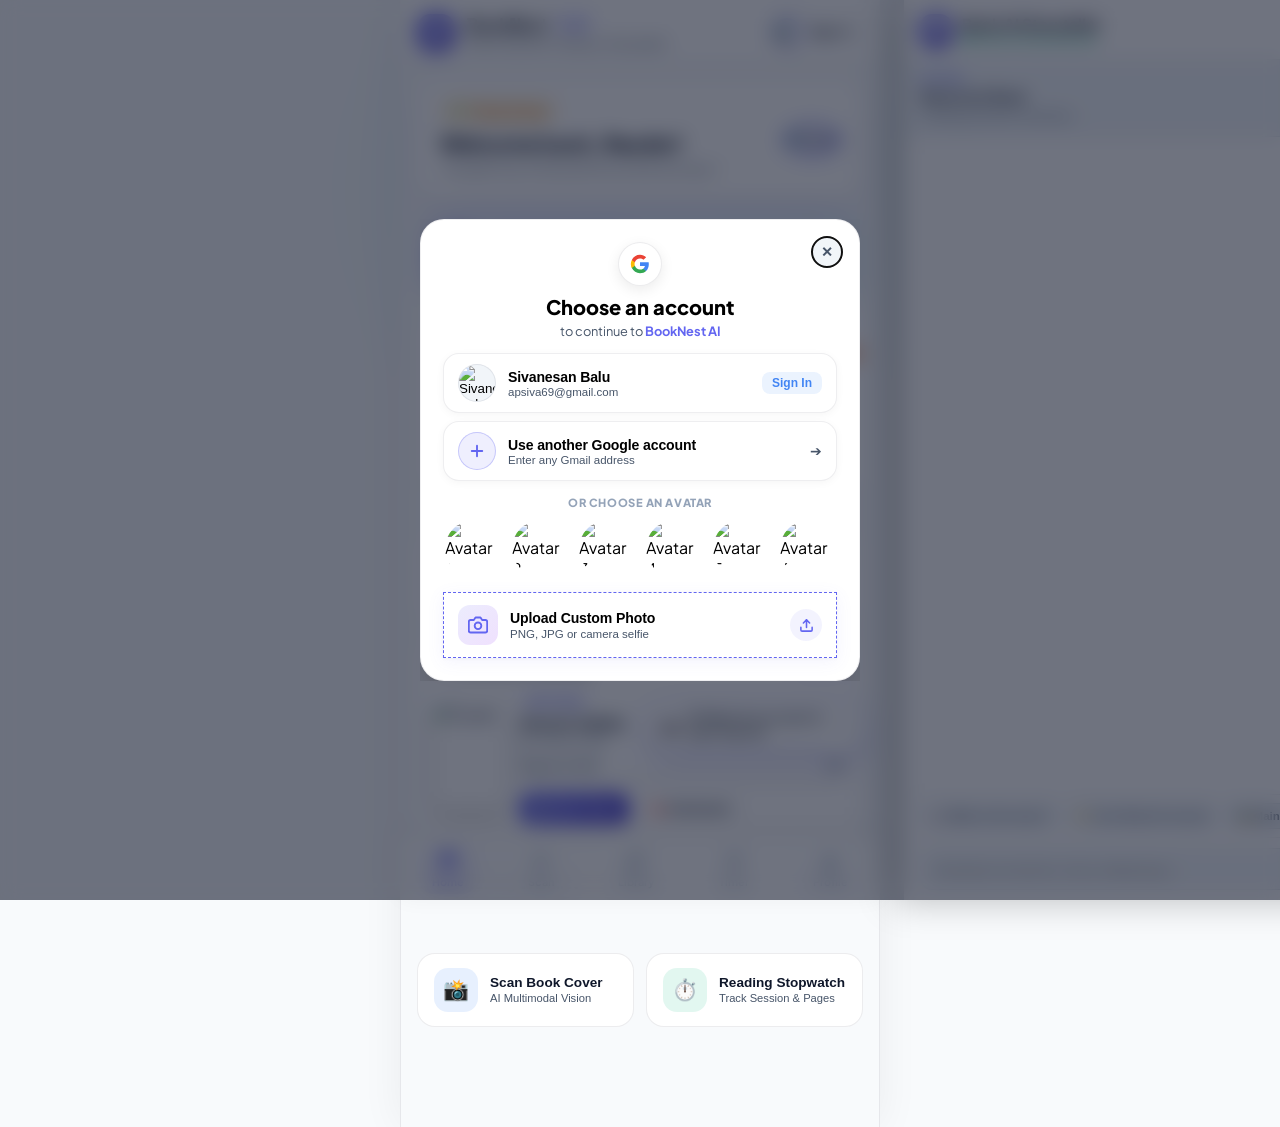
==== static/index.html @ 1d9e3f17 "feat: complete Google account chooser with switch accounts and robust auth handling" ====
<!DOCTYPE html>
<html lang="en" data-theme="light">
<head>
  <meta charset="UTF-8">
  <meta name="viewport" content="width=device-width, initial-scale=1.0, maximum-scale=1.0, user-scalable=no, viewport-fit=cover">
  <title>BookNest AI — Visual Book Scanner & Story Assistant</title>
  <meta name="theme-color" content="#ffffff">
  <meta name="apple-mobile-web-app-capable" content="yes">
  <meta name="apple-mobile-web-app-status-bar-style" content="default">
  <link rel="manifest" href="/static/manifest.json">
  <link rel="preconnect" href="https://fonts.googleapis.com">
  <link rel="preconnect" href="https://fonts.gstatic.com" crossorigin>
  <link href="https://fonts.googleapis.com/css2?family=Plus+Jakarta+Sans:wght@400;500;600;700;800&family=Space+Grotesk:wght@600;700&display=swap" rel="stylesheet">
  <link rel="stylesheet" href="/static/css/app.css">
  <!-- Lightweight Confetti for book completion celebration -->
  <script src="https://cdn.jsdelivr.net/npm/canvas-confetti@1.9.3/dist/confetti.browser.min.js"></script>
  <!-- Lottie Player for Animated AI Bot -->
  <script src="https://unpkg.com/@lottiefiles/lottie-player@latest/dist/lottie-player.js"></script>
  <!-- Google Identity Services for Google Login -->
  <script src="https://accounts.google.com/gsi/client" async defer></script>
</head>
<body>

  <!-- App Wrapper Frame -->
  <div class="app-container">

    <!-- Top App Header -->
    <header class="app-header">
      <div class="brand-wrapper">
        <div class="brand-icon 3d-float">
          <svg viewBox="0 0 24 24"><path d="M18 2H6c-1.1 0-2 .9-2 2v16c0 1.1.9 2 2 2h12c1.1 0 2-.9 2-2V4c0-1.1-.9-2-2-2zM6 4h5v8l-2.5-1.5L6 12V4z"/></svg>
        </div>
        <div>
          <div class="brand-title">BookNest <span class="ai-badge">AI 3D</span></div>
          <div class="brand-subtitle">Smart Scanner • Library • Storyteller</div>
        </div>
      </div>

      <div class="header-actions">
        <!-- Google User Profile Pill -->
        <button id="auth-header-btn" class="user-pill-btn" title="Google Account & Profile">
          <img id="header-avatar" src="https://images.unsplash.com/photo-1534528741775-53994a69daeb?auto=format&fit=crop&w=100&q=80" class="header-avatar" alt="Avatar">
          <span id="header-user-name" class="header-username">Sign In</span>
        </button>
      </div>
    </header>

    <!-- ==========================================
         TAB 0: DASHBOARD / HOME OVERVIEW (FIRST OPTION)
         ========================================== -->
    <section id="tab-dashboard" class="tab-content active">
      
      <!-- Welcome Hero Header -->
      <div class="dash-hero-card 3d-card">
        <div class="dash-hero-left">
          <div class="streak-badge">
            <span class="streak-fire">🌱</span>
            <span id="dash-streak-text">0 Day Streak</span>
          </div>
          <h1 class="dash-greeting" id="dash-greeting-text">Welcome back, Reader!</h1>
          <p class="dash-motto" id="dash-daily-quote">"A reader lives a thousand lives before he dies."</p>
        </div>
        <div class="dash-hero-avatar-wrap">
          <img id="dash-hero-avatar" src="https://images.unsplash.com/photo-1534528741775-53994a69daeb?auto=format&fit=crop&w=120&q=80" class="dash-hero-avatar" alt="User">
        </div>
      </div>

      <!-- Daily Reading Motivational Reminder Card -->
      <div class="daily-reminder-card 3d-card">
        <div class="reminder-icon-box">📖</div>
        <div class="reminder-content">
          <div class="reminder-tag">DAILY READING HABIT</div>
          <div class="reminder-message" id="daily-reminder-msg">
            Spend 15 minutes today with your books! Pick up right where you left off.
          </div>
        </div>
        <button id="quick-start-reminder-btn" class="reminder-action-btn" title="Start Reading Session">
          Start ⏱️
        </button>
      </div>

      <!-- Quick Highlights Carousel (4 Animated Swipe Cards with Pagination Dots) -->
      <div class="metrics-carousel-wrap">
        <div id="dash-metrics-carousel" class="metrics-carousel-row">
          
          <!-- Card 1: Books in Library -->
          <div class="metric-carousel-card 3d-card" id="mcard-library" onclick="switchToTab('tab-library')">
            <div class="mcard-top">
              <div class="mcard-icon-wrap icon-purple">
                <span class="mcard-icon anim-bounce">📚</span>
              </div>
              <span class="mcard-badge badge-purple">Collection</span>
            </div>
            <div class="mcard-body">
              <div class="mcard-val" id="dash-total-books">0</div>
              <div class="mcard-title">Total Books Saved</div>
              <div class="mcard-sub">Tap to browse full catalog ➔</div>
            </div>
          </div>

          <!-- Card 2: Currently Reading & Streak -->
          <div class="metric-carousel-card 3d-card" id="mcard-reading" onclick="switchToTab('tab-timer')">
            <div class="mcard-top">
              <div class="mcard-icon-wrap icon-orange">
                <span class="mcard-icon anim-flame">🔥</span>
              </div>
              <span class="mcard-badge badge-orange" id="mcard-streak-badge">Active Streak</span>
            </div>
            <div class="mcard-body">
              <div class="mcard-val" id="dash-reading-books">0</div>
              <div class="mcard-title">Books Reading Now</div>
              <div class="mcard-sub" id="mcard-streak-sub">Keep daily reading alive ⚡</div>
            </div>
          </div>

          <!-- Card 3: Completed & Goal Progress -->
          <div class="metric-carousel-card 3d-card" id="mcard-completed" onclick="switchToTab('tab-profile')">
            <div class="mcard-top">
              <div class="mcard-icon-wrap icon-green">
                <span class="mcard-icon anim-trophy">🎉</span>
              </div>
              <span class="mcard-badge badge-green" id="dash-goal-pct">0%</span>
            </div>
            <div class="mcard-body">
              <div class="mcard-val" id="dash-completed-books">0</div>
              <div class="mcard-title">Books Completed</div>
              <div class="mcard-mini-bar">
                <div class="mcard-mini-fill" id="mcard-goal-mini-fill" style="width: 0%;"></div>
              </div>
              <div class="mcard-sub" id="dash-goal-sub">0 of 25 Books Completed</div>
            </div>
          </div>

          <!-- Card 4: Total Time Read -->
          <div class="metric-carousel-card 3d-card" id="mcard-time" onclick="switchToTab('tab-timer')">
            <div class="mcard-top">
              <div class="mcard-icon-wrap icon-blue">
                <span class="mcard-icon anim-clock">⏱️</span>
              </div>
              <span class="mcard-badge badge-blue">Focus Mind</span>
            </div>
            <div class="mcard-body">
              <div class="mcard-val" id="dash-reading-mins">0m</div>
              <div class="mcard-title">Total Reading Time</div>
              <div class="mcard-sub">Start Reading Stopwatch ➔</div>
            </div>
          </div>

        </div>

        <!-- Carousel Pagination Dots (4 Dots) -->
        <div id="metrics-dots-container" class="metrics-carousel-dots">
          <span class="carousel-dot active" data-metric-idx="0" title="Total Books"></span>
          <span class="carousel-dot" data-metric-idx="1" title="Reading Now"></span>
          <span class="carousel-dot" data-metric-idx="2" title="Completed"></span>
          <span class="carousel-dot" data-metric-idx="3" title="Time Read"></span>
        </div>
      </div>

      <!-- 2026 Goal Card -->
      <div class="dash-goal-card 3d-card">
        <div class="d-goal-top">
          <div style="font-weight: 800; font-size: 0.95rem;">2026 Reading Goal</div>
          <div id="dash-goal-pct" class="d-goal-badge">0%</div>
        </div>
        <div class="d-goal-track">
          <div id="dash-goal-fill" class="d-goal-fill" style="width: 0%;"></div>
        </div>
        <div class="d-goal-sub" id="dash-goal-sub">0 of 25 Books Completed</div>
      </div>

      <!-- Currently Reading Highlight Card -->
      <div class="currently-reading-box 3d-card" id="current-reading-shelf">
        <div class="shelf-header">
          <div class="shelf-title">📖 Continue Reading</div>
          <button id="see-all-reading-btn" class="text-link-btn">View All</button>
        </div>

        <div id="active-reading-card" class="active-reading-inner">
          <div class="ar-cover-wrap">
            <img id="ar-cover" src="https://images.unsplash.com/photo-1544947950-fa07a98d237f?auto=format&fit=crop&w=200&q=80" class="ar-cover" alt="Cover">
          </div>
          <div class="ar-details">
            <span class="ar-genre-tag" id="ar-genre">Self-Help</span>
            <h3 class="ar-title" id="ar-title">Atomic Habits</h3>
            <div class="ar-author" id="ar-author">by James Clear</div>
            
            <div class="ar-progress-wrap">
              <div class="ar-progress-labels">
                <span id="ar-page-text">Page 0 of 320</span>
                <span id="ar-progress-pct">0%</span>
              </div>
              <div class="ar-track">
                <div id="ar-fill" class="ar-fill" style="width: 0%;"></div>
              </div>
            </div>

            <div class="ar-actions">
              <button id="ar-open-timer-btn" class="ar-btn-primary">
                ⏱️ Start Timer
              </button>
              <button id="ar-update-page-btn" class="ar-btn-secondary">
                🔖 Bookmark
              </button>
            </div>
          </div>
        </div>

        <div id="no-reading-placeholder" class="no-reading-state" style="display: none;">
          <div style="font-size: 2rem; margin-bottom: 8px;">📚</div>
          <div style="font-weight: 700; margin-bottom: 4px;">No book in progress yet</div>
          <div style="font-size: 0.8rem; color: var(--text-muted); margin-bottom: 12px;">Scan a book or explore the library to start reading!</div>
          <button id="dash-explore-btn" class="btn-primary 3d-btn-primary" style="padding: 10px 18px; font-size: 0.85rem;">
            Explore 1,005 Books
          </button>
        </div>
      </div>

      <!-- Reading Wishlist Shelf ("Whistle Book List") -->
      <div class="wishlist-shelf-box 3d-card" id="wishlist-shelf">
        <div class="shelf-header">
          <div class="shelf-title" style="display: flex; align-items: center; gap: 8px;">
            <span>⭐ Reading Wishlist</span>
            <span id="dash-wishlist-count-badge" class="wishlist-badge">0</span>
          </div>
          <button id="view-all-wishlist-btn" class="text-link-btn">View All</button>
        </div>

        <div id="dash-wishlist-container" class="wishlist-scroll-row">
          <!-- Populated dynamically with Wishlist books -->
        </div>

        <!-- Carousel Pagination Dots ("Point Dot Mathiri") -->
        <div id="wishlist-dots-container" class="wishlist-carousel-dots" style="display: none;"></div>

        <div id="no-wishlist-placeholder" class="no-reading-state" style="display: none; padding: 18px 10px;">
          <div style="font-size: 1.6rem; margin-bottom: 4px;">⭐</div>
          <div style="font-weight: 700; font-size: 0.88rem;">Your Wishlist is Empty</div>
          <div style="font-size: 0.78rem; color: var(--text-muted); margin-bottom: 10px;">Save books to read next or explore recommendations!</div>
          <button id="dash-browse-wishlist-btn" class="btn-secondary 3d-btn-secondary" style="font-size: 0.78rem; padding: 6px 14px;">
            Browse 1,005 Catalog 📚
          </button>
        </div>
      </div>

      <!-- Quick Action Shortcuts -->
      <div class="dash-quick-actions">
        <button id="dash-quick-scan-btn" class="quick-action-card 3d-card">
          <div class="qa-icon-wrap bg-blue">📸</div>
          <div class="qa-text">
            <div class="qa-title">Scan Book Cover</div>
            <div class="qa-sub">AI Multimodal Vision</div>
          </div>
        </button>

        <button id="dash-quick-timer-btn" class="quick-action-card 3d-card">
          <div class="qa-icon-wrap bg-emerald">⏱️</div>
          <div class="qa-text">
            <div class="qa-title">Reading Stopwatch</div>
            <div class="qa-sub">Track Session & Pages</div>
          </div>
        </button>
      </div>

    </section>

    <!-- ==========================================
         TAB 1: LIVE SCANNER VIEW (GOOGLE LENS STYLE)
         ========================================== -->
    <main id="tab-scan" class="tab-content">

      <!-- Fullscreen Camera Viewfinder with Google Lens HUD & Floating Controls -->
      <div class="scanner-viewport fullscreen-viewport">
        <video id="camera-video" autoplay playsinline muted></video>

        <!-- Top Floating Overlay Controls: Flash & AI Scanner Badge -->
        <div class="cam-overlay-top">
          <button class="cam-glass-btn" id="flash-toggle-btn" title="Toggle Flash / Torch">
            <svg width="18" height="18" viewBox="0 0 24 24" fill="currentColor"><path d="M7 2v11h3v9l7-12h-4l4-8z"/></svg>
            <span id="flash-btn-label">Flash</span>
          </button>

          <div class="cam-status-pill lens-pill">
            <span class="lens-glow-dot"></span>
            <span>AI Scanner</span>
          </div>
        </div>

        <!-- Animated Scanning Frame -->
        <div class="lens-frame">
          <div class="lens-corner lens-tl"></div>
          <div class="lens-corner lens-tr"></div>
          <div class="lens-corner lens-bl"></div>
          <div class="lens-corner lens-br"></div>
          <div class="lens-scan-line"></div>
        </div>
        <div class="lens-pill-caption">
          <svg width="14" height="14" viewBox="0 0 24 24" fill="currentColor"><path d="M12 2C6.48 2 2 6.48 2 12s4.48 10 10 10 10-4.48 10-10S17.52 2 12 2zm1 15h-2v-2h2v2zm0-4h-2V7h2v6z"/></svg>
          <span>Align book cover inside frame</span>
        </div>

        <!-- Bottom Floating Controls: Gallery, Shutter, Single Flip -->
        <div class="cam-overlay-bottom">
          <button class="cam-control-icon-btn lens-control-btn" id="upload-btn" title="Choose from Photo Gallery">
            <div class="cam-icon-circle">
              <svg width="20" height="20" viewBox="0 0 24 24" fill="currentColor"><path d="M21 19V5c0-1.1-.9-2-2-2H5c-1.1 0-2 .9-2 2v14c0 1.1.9 2 2 2h14c1.1 0 2-.9 2-2zM8.5 13.5l2.5 3.01L14.5 12l4.5 6H5l3.5-4.5z"/></svg>
            </div>
            <span>Upload Photo</span>
          </button>
          <input type="file" id="photo-input" accept="image/*" style="display: none;">

          <button class="shutter-btn lens-shutter 3d-shutter" id="shutter-btn" title="Capture & Scan Cover">
            <div class="shutter-inner lens-inner">
              <svg viewBox="0 0 24 24" fill="currentColor">
                <path d="M12 15a3 3 0 100-6 3 3 0 000 6z"/>
                <path fill-rule="evenodd" d="M9 3L7.17 5H4c-1.1 0-2 .9-2 2v12c0 1.1.9 2 2 2h16c1.1 0 2-.9 2-2V7c0-1.1-.9-2-2-2h-3.17L15 3H9zm3 15c-3.31 0-6-2.69-6-6s2.69-6 6-6 6 2.69 6 6-2.69 6-6 6z"/>
              </svg>
            </div>
          </button>

          <button class="cam-control-icon-btn lens-control-btn" id="switch-cam-btn" title="Flip Camera">
            <div class="cam-icon-circle">
              <svg width="20" height="20" viewBox="0 0 24 24" fill="currentColor"><path d="M20 4h-3.17L15 2H9L7.17 4H4c-1.1 0-2 .9-2 2v12c0 1.1.9 2 2 2h16c1.1 0 2-.9 2-2V6c0-1.1-.9-2-2-2zm-5 11.5V13H9v2.5L5.5 12 9 8.5V11h6V8.5l3.5 3.5-3.5 3.5z"/></svg>
            </div>
            <span>Flip</span>
          </button>
        </div>

        <!-- 3D Scanning Hologram Loading Overlay -->
        <div id="scanning-overlay" class="scanning-overlay" style="display: none;">
          <div class="hologram-book">
            <div class="holo-spine"></div>
            <div class="holo-page holo-front">📚</div>
            <div class="holo-page holo-back"></div>
          </div>
          <div class="scan-progress-box">
            <div class="scan-step-title" id="scan-step-text">⚡ Groq Vision AI Analyzing...</div>
            <div class="scan-step-sub" id="scan-step-sub">Detecting Title, Author & Cover Art</div>
            <div class="scan-progress-bar">
              <div class="scan-progress-fill" id="scan-progress-fill"></div>
            </div>
          </div>
        </div>
      </div>

      <!-- Scan Result Card (3D Glassmorphic Card) -->
      <div id="scan-result-card" class="card 3d-card" style="display: none;">
        
        <!-- Already in Library Alert Notification Banner -->
        <div id="already-in-lib-banner" class="already-in-lib-box" style="display: none;">
          <div class="already-lib-icon">📚</div>
          <div class="already-lib-details">
            <div class="already-lib-title">Already In Your Library!</div>
            <div class="already-lib-desc" id="already-lib-desc">This book is already saved in your personal collection.</div>
          </div>
          <button type="button" id="jump-to-lib-btn" class="jump-lib-btn" title="Open Book in Library">Open in Library</button>
        </div>

        <div id="result-badge" class="result-badge badge-owned">
          ✓ In Database
        </div>

        <div class="book-match-container">
          <!-- 3D Book Cover Tilt Wrapper -->
          <div class="book-3d-wrapper">
            <img id="result-cover" src="" class="book-cover-img 3d-book-cover" alt="Book Cover">
            <div class="book-spine-effect"></div>
          </div>

          <div class="book-info">
            <h3 id="result-title" class="book-title">Book Title</h3>
            <div id="result-author" class="book-author">Author Name</div>
            
            <!-- Category Selector on Scan Result -->
            <div class="category-select-wrap">
              <label class="field-micro-label">Category:</label>
              <select id="result-category-select" class="category-select">
                <option value="Comics 💥">Comics 💥</option>
                <option value="Manga 🎌">Manga 🎌</option>
                <option value="Fiction 📚">Fiction 📚</option>
                <option value="Sci-Fi & Fantasy 🚀">Sci-Fi & Fantasy 🚀</option>
                <option value="Self-Help 💡">Self-Help 💡</option>
                <option value="Technology & Code 💻">Technology & Code 💻</option>
                <option value="Mystery & Thriller 🕵️">Mystery & Thriller 🕵️</option>
                <option value="History & Bio 📜">History & Bio 📜</option>
                <option value="Business & Finance 💼">Business & Finance 💼</option>
              </select>
            </div>

            <!-- Reading Status Selector -->
            <div class="status-select-wrap">
              <label class="field-micro-label">Reading Status:</label>
              <div class="status-chip-group">
                <button type="button" class="status-chip active" data-status="Reading">📖 Reading</button>
                <button type="button" class="status-chip" data-status="Completed">🎉 Completed</button>
                <button type="button" class="status-chip" data-status="Wishlist">⭐ Wishlist</button>
              </div>
            </div>

            <div class="confidence-bar-wrap">
              <div class="confidence-label">
                <span>AI Confidence</span>
                <span id="result-conf-text">95% Match</span>
              </div>
              <div class="confidence-track">
                <div id="result-conf-fill" class="confidence-fill" style="width: 95%;"></div>
              </div>
            </div>
          </div>
        </div>

        <div class="btn-group">
          <button id="save-book-btn" class="btn-primary 3d-btn-primary">
            + Save to My Library
          </button>
          <button id="open-ai-chat-btn" class="btn-secondary 3d-btn-secondary">
            💬 AI Story & Chat
          </button>
        </div>
        <button type="button" id="scan-another-btn" class="btn-secondary 3d-btn-secondary" style="width: 100%; margin-top: 10px;">
          📸 Scan Another Book
        </button>
      </div>

    </main>

    <!-- ==========================================
         TAB 2: MY LIBRARY (DATABASE & CATEGORIES)
         ========================================== -->
    <section id="tab-library" class="tab-content">

      <!-- Real-time Reading Stats Dashboard Card -->
      <div class="library-dashboard-card 3d-card">
        <div class="dash-header">
          <div>
            <h2 class="section-heading">My Library</h2>
            <div class="dash-subtitle">Track, organize & read your books</div>
          </div>
          <div class="stats-badge" id="library-count-badge">0 Books</div>
        </div>

        <!-- 4-Stat Metric Row -->
        <div class="metrics-grid">
          <div class="metric-box">
            <div class="metric-icon">📚</div>
            <div class="metric-val" id="metric-total">0</div>
            <div class="metric-lbl">Total Books</div>
          </div>
          <div class="metric-box highlight-green">
            <div class="metric-icon">🏆</div>
            <div class="metric-val" id="metric-completed">0</div>
            <div class="metric-lbl">Completed</div>
          </div>
          <div class="metric-box highlight-blue">
            <div class="metric-icon">📖</div>
            <div class="metric-val" id="metric-reading">0</div>
            <div class="metric-lbl">Reading Now</div>
          </div>
          <div class="metric-box highlight-amber">
            <div class="metric-icon">🎯</div>
            <div class="metric-val" id="metric-goal-pct">0%</div>
            <div class="metric-lbl">Goal Done</div>
          </div>
        </div>

        <!-- Reading Goal Progress Bar -->
        <div class="goal-track-wrap">
          <div class="goal-label-row">
            <span>2026 Reading Goal</span>
            <span id="goal-progress-text">0 / 25 Finished</span>
          </div>
          <div class="goal-progress-track">
            <div id="goal-progress-fill" class="goal-progress-fill" style="width: 0%;"></div>
          </div>
        </div>
      </div>

      <!-- Search Bar -->
      <div class="search-bar-wrap">
        <svg class="search-icon" width="18" height="18" viewBox="0 0 24 24" fill="currentColor"><path d="M15.5 14h-.79l-.28-.27A6.471 6.471 0 0 0 16 9.5 6.5 6.5 0 1 0 9.5 16c1.61 0 3.09-.59 4.23-1.57l.27.28v.79l5 4.99L20.49 19l-4.99-5zm-6 0C7.01 14 5 11.99 5 9.5S7.01 5 9.5 5 14 7.01 14 9.5 11.99 14 9.5 14z"/></svg>
        <input type="text" id="library-search" class="search-input" placeholder="Search title, author or topic...">
      </div>

      <!-- Categories Filter Chips with + Custom Add Topic Button -->
      <div class="category-chips-scroll" id="category-chips-bar">
        <button class="cat-chip active" data-category="ALL">🌟 All Topics</button>
        <button class="cat-chip" data-category="Comics 💥">Comics 💥</button>
        <button class="cat-chip" data-category="Manga 🎌">Manga 🎌</button>
        <button class="cat-chip" data-category="Fiction 📚">Fiction 📚</button>
        <button class="cat-chip" data-category="Sci-Fi & Fantasy 🚀">Sci-Fi 🚀</button>
        <button class="cat-chip" data-category="Self-Help 💡">Self-Help 💡</button>
        <button class="cat-chip" data-category="Technology & Code 💻">Tech 💻</button>
        <button class="cat-chip" data-category="Mystery & Thriller 🕵️">Mystery 🕵️</button>
        <button class="cat-chip" data-category="History & Bio 📜">History 📜</button>
        <button class="cat-chip" data-category="Business & Finance 💼">Business 💼</button>
        <!-- Custom + Add Topic button -->
        <button class="cat-chip add-topic-chip" id="open-add-topic-btn" title="Add Custom Topic">+ Add Topic</button>
      </div>

      <!-- Inline Add Category Input with Save Tick Button (✓) -->
      <div id="add-topic-container" class="add-topic-box" style="display: none;">
        <input type="text" id="new-topic-input" class="new-topic-input" placeholder="Enter topic name (e.g. Startups 🚀, Anime ⚔️)..." maxlength="30">
        <button id="save-topic-tick-btn" class="topic-action-btn tick-btn" title="Save Category">✓</button>
        <button id="cancel-topic-btn" class="topic-action-btn cancel-btn" title="Cancel">✕</button>
      </div>

      <!-- Secondary Reading Status Filter Pills -->
      <div class="filter-pills">
        <button class="filter-btn active" data-status-filter="ALL">All Status</button>
        <button class="filter-btn" data-status-filter="Reading">📖 Reading</button>
        <button class="filter-btn" data-status-filter="Completed">🎉 Completed</button>
        <button class="filter-btn" data-status-filter="Wishlist">⭐ Wishlist</button>
      </div>

      <!-- Library 3D Books Grid -->
      <div id="library-books-grid" class="library-grid">
        <!-- Rendered dynamically via JS -->
      </div>
    </section>

    <!-- ==========================================
         TAB 3: READING TIMER & STOPWATCH SCREEN
         ========================================== -->
    <section id="tab-timer" class="tab-content">
      <div class="timer-card 3d-card">
        <div class="timer-header">
          <div class="timer-badge">⏱️ READING SESSION</div>
          <h2 class="timer-headline">Focus Reading Timer</h2>
          <p class="timer-sub">Track your reading time, log pages read, and build a lasting daily habit.</p>
        </div>

        <!-- Book Selection for Timer -->
        <div class="timer-book-picker">
          <label class="field-micro-label">Select Book from Library:</label>
          <select id="timer-book-select" class="timer-select">
            <option value="">-- Choose a book to read --</option>
          </select>
        </div>

        <!-- Big 3D Digital Timer Display -->
        <div class="digital-clock-container">
          <div class="digital-clock-outer">
            <div class="clock-digits" id="timer-display">00:00:00</div>
            <div class="clock-label" id="timer-status-label">Ready to Read</div>
          </div>
        </div>

        <!-- Preset Session Buttons -->
        <div class="timer-presets">
          <button type="button" class="preset-btn active" data-minutes="0">⏱️ Start at 0 (Free)</button>
          <button type="button" class="preset-btn" data-minutes="10">10 Min</button>
          <button type="button" class="preset-btn" data-minutes="30">30 Min</button>
          <button type="button" class="preset-btn" data-minutes="60">1 Hour</button>
        </div>

        <!-- Page Number Inputs & Live Quick Steppers -->
        <div class="page-log-card">
          <div class="page-inputs-row">
            <div class="page-input-group">
              <label class="field-micro-label">Start Page:</label>
              <input type="number" id="timer-start-page" class="page-input" placeholder="e.g. 1" min="0">
            </div>
            <div class="page-arrow-icon">➔</div>
            <div class="page-input-group">
              <label class="field-micro-label">End Page (Now):</label>
              <input type="number" id="timer-end-page" class="page-input" placeholder="e.g. 25" min="0">
            </div>
            <div class="page-input-group">
              <label class="field-micro-label">Total Book Pages:</label>
              <input type="number" id="timer-total-pages" class="page-input" placeholder="e.g. 300" min="1" value="300">
            </div>
          </div>

          <!-- Quick 1-Tap Page Increment Steppers -->
          <div class="quick-page-stepper-row">
            <span class="stepper-label">Quick Page Stepper:</span>
            <div class="stepper-buttons-wrap">
              <button type="button" class="page-step-btn" data-step="1">+1p</button>
              <button type="button" class="page-step-btn" data-step="5">+5p</button>
              <button type="button" class="page-step-btn" data-step="10">+10p</button>
              <button type="button" class="page-step-btn" data-step="25">+25p</button>
            </div>
            <span id="timer-live-pages-read" class="live-pages-badge">+0 pages read</span>
          </div>
        </div>

        <!-- Primary Timer Actions -->
        <div class="timer-controls-row">
          <button id="timer-toggle-btn" class="btn-primary 3d-btn-primary timer-big-btn">
            <span id="timer-toggle-icon">▶</span>
            <span id="timer-toggle-text">Start Reading</span>
          </button>
          <button id="timer-finish-btn" class="btn-secondary 3d-btn-secondary" style="display: none;">
            ⏹ Finish Session
          </button>
          <button id="timer-reset-btn" class="btn-secondary 3d-btn-secondary">
            🔄 Reset
          </button>
        </div>

      </div>
    </section>

    <!-- ==========================================
         TAB 4: USER PROFILE & STATS
         ========================================== -->
    <section id="tab-profile" class="tab-content">
      <div class="profile-card 3d-card">
        
        <!-- Profile Avatar with 1-Tap Camera/Upload Trigger -->
        <div class="profile-avatar-container">
          <div class="avatar-tilt-wrap" id="change-avatar-btn" title="Tap to change profile picture">
            <img id="profile-avatar-img" src="https://images.unsplash.com/photo-1534528741775-53994a69daeb?auto=format&fit=crop&w=240&q=80" class="profile-avatar" alt="Avatar">
            <div class="avatar-edit-overlay">
              <svg width="22" height="22" viewBox="0 0 24 24" fill="#fff"><path d="M3 4V1h2v3h3v2H5v3H3V6H0V4h3zm3 6V7h3V4h7l1.83 2H21c1.1 0 2 .9 2 2v12c0 1.1-.9 2-2 2H5c-1.1 0-2-.9-2-2V10h3zm7 9c2.76 0 5-2.24 5-5s-2.24-5-5-5-5 2.24-5 5 2.24 5 5 5zm-3.2-5c0 1.77 1.43 3.2 3.2 3.2s3.2-1.43 3.2-3.2-1.43-3.2-3.2-3.2-3.2 1.43-3.2 3.2z"/></svg>
            </div>
          </div>
          <button type="button" class="profile-upload-pill-btn" id="profile-avatar-upload-trigger" title="Upload new photo from your device">
            <svg width="14" height="14" viewBox="0 0 24 24" fill="none" stroke="currentColor" stroke-width="2.2" stroke-linecap="round" stroke-linejoin="round">
              <path d="M23 19a2 2 0 0 1-2 2H3a2 2 0 0 1-2-2V8a2 2 0 0 1 2-2h4l2-3h6l2 3h4a2 2 0 0 1 2 2z"></path>
              <circle cx="12" cy="13" r="4"></circle>
            </svg>
            <span>Upload Photo</span>
          </button>
          <input type="file" id="avatar-file-input" accept="image/*" style="display: none;">
        </div>

        <h2 id="profile-name" class="profile-name">Reader</h2>
        <div id="profile-email" class="profile-email">reader@booknest.local</div>

        <!-- Google Sign In / Sync Status & Logout -->
        <div id="google-auth-section" class="google-auth-strip">
          <!-- Sign In Button (Shown ONLY when logged out) -->
          <button id="google-login-btn" class="google-btn" type="button">
            <svg class="google-icon" viewBox="0 0 24 24"><path fill="#4285F4" d="M22.56 12.25c0-.78-.07-1.53-.2-2.25H12v4.26h5.92c-.26 1.37-1.04 2.53-2.21 3.31v2.77h3.57c2.08-1.92 3.28-4.74 3.28-8.09z"/><path fill="#34A853" d="M12 23c2.97 0 5.46-.98 7.28-2.66l-3.57-2.77c-.98.66-2.23 1.06-3.71 1.06-2.86 0-5.29-1.93-6.16-4.53H2.18v2.84C3.99 20.53 7.7 23 12 23z"/><path fill="#FBBC05" d="M5.84 14.09c-.22-.66-.35-1.36-.35-2.09s.13-1.43.35-2.09V7.06H2.18C1.43 8.55 1 10.22 1 12s.43 3.45 1.18 4.94l2.85-2.22.81-.63z"/><path fill="#EA4335" d="M12 5.38c1.62 0 3.06.56 4.21 1.64l3.15-3.15C17.45 2.09 14.97 1 12 1 7.7 1 3.99 3.47 2.18 7.06l3.66 2.84c.87-2.6 3.3-4.52 6.16-4.52z"/></svg>
            <span>Sign in with Google</span>
          </button>

          <!-- Logged In Controls (Shown ONLY when logged in) -->
          <div id="logged-in-actions" style="display: none; align-items: center; justify-content: center; gap: 8px; width: 100%;">
            <button id="switch-account-btn" class="switch-account-pill-btn" type="button" title="Switch or choose another Google account">
              <svg class="google-icon" viewBox="0 0 24 24" style="width: 15px; height: 15px;"><path fill="#4285F4" d="M22.56 12.25c0-.78-.07-1.53-.2-2.25H12v4.26h5.92c-.26 1.37-1.04 2.53-2.21 3.31v2.77h3.57c2.08-1.92 3.28-4.74 3.28-8.09z"/><path fill="#34A853" d="M12 23c2.97 0 5.46-.98 7.28-2.66l-3.57-2.77c-.98.66-2.23 1.06-3.71 1.06-2.86 0-5.29-1.93-6.16-4.53H2.18v2.84C3.99 20.53 7.7 23 12 23z"/><path fill="#FBBC05" d="M5.84 14.09c-.22-.66-.35-1.36-.35-2.09s.13-1.43.35-2.09V7.06H2.18C1.43 8.55 1 10.22 1 12s.43 3.45 1.18 4.94l2.85-2.22.81-.63z"/><path fill="#EA4335" d="M12 5.38c1.62 0 3.06.56 4.21 1.64l3.15-3.15C17.45 2.09 14.97 1 12 1 7.7 1 3.99 3.47 2.18 7.06l3.66 2.84c.87-2.6 3.3-4.52 6.16-4.52z"/></svg>
              <span>Switch Account</span>
            </button>
            <button id="logout-btn" class="logout-btn" type="button" title="Sign out of account">
              <svg width="15" height="15" viewBox="0 0 24 24" fill="none" stroke="currentColor" stroke-width="2.2" stroke-linecap="round" stroke-linejoin="round">
                <path d="M9 21H5a2 2 0 0 1-2-2V5a2 2 0 0 1 2-2h4"></path>
                <polyline points="16 17 21 12 16 7"></polyline>
                <line x1="21" y1="12" x2="9" y2="12"></line>
              </svg>
              <span>Log Out</span>
            </button>
          </div>
        </div>

        <!-- Appearance Theme Toggle Card (Moved from header to profile as requested) -->
        <div class="pref-card 3d-card" style="margin: 16px 0 10px 0;">
          <div style="display: flex; align-items: center; justify-content: space-between;">
            <div style="display: flex; align-items: center; gap: 12px;">
              <span style="font-size: 1.6rem;" id="profile-theme-icon">☀️</span>
              <div style="text-align: left;">
                <div style="font-weight: 800; font-size: 0.95rem;">Appearance Theme</div>
                <div style="font-size: 0.8rem; color: var(--text-muted);" id="profile-theme-name">Clean White Porcelain</div>
              </div>
            </div>
            <button type="button" id="profile-theme-toggle-btn" class="theme-switch-pill-btn">
              Toggle Theme
            </button>
          </div>
        </div>

        <!-- Daily Reading Reminder Notifications Setting -->
        <div class="pref-card 3d-card" style="margin: 10px 0 16px 0;">
          <div style="display: flex; align-items: center; justify-content: space-between; margin-bottom: 12px;">
            <div style="display: flex; align-items: center; gap: 12px;">
              <span style="font-size: 1.6rem;">🔔</span>
              <div style="text-align: left;">
                <div style="font-weight: 800; font-size: 0.95rem;">Daily Habit Reminder</div>
                <div style="font-size: 0.78rem; color: var(--text-muted);" id="notif-status-desc">
                  Attracts you to read once a day & protects your streak
                </div>
              </div>
            </div>
            <label class="toggle-switch">
              <input type="checkbox" id="daily-notif-toggle" checked>
              <span class="toggle-slider"></span>
            </label>
          </div>

          <div style="margin-top: 10px;">
            <select id="notif-time-select" class="category-select" style="width: 100%; padding: 10px 14px; font-size: 0.84rem;">
              <option value="20:00">Evening Focus (8:00 PM) 🌙</option>
              <option value="08:00">Morning Inspiration (8:00 AM) ☀️</option>
              <option value="13:00">Midday Break (1:00 PM) ☕</option>
              <option value="21:30">Bedtime Wind-Down (9:30 PM) 📖</option>
            </select>
          </div>
        </div>
        
        <div class="stats-row profile-stats-grid">
          <div class="stat-item 3d-card">
            <div id="stat-total-books" class="stat-val">0</div>
            <div class="stat-label">📚 In Library</div>
          </div>
          <div class="stat-item 3d-card highlight-green">
            <div id="stat-completed-books" class="stat-val">0</div>
            <div class="stat-label">🎉 Completed</div>
          </div>
          <div class="stat-item 3d-card highlight-orange">
            <div id="stat-streak-days" class="stat-val">0</div>
            <div class="stat-label">🔥 Day Streak</div>
          </div>
          <div class="stat-item 3d-card highlight-blue">
            <div id="stat-reading-hours" class="stat-val">0h</div>
            <div class="stat-label">⏱️ Read Time</div>
          </div>
        </div>

        <!-- 2026 Reading Goal Progress & Quick Stepper -->
        <div class="goal-progress-card 3d-card">
          <div class="goal-header-row">
            <div class="goal-title-wrap">
              <span class="goal-icon">🎯</span>
              <span class="goal-title">2026 Reading Goal</span>
            </div>
            <span id="stat-goal" class="goal-fraction">0 / 25</span>
          </div>
          <div class="goal-bar-track">
            <div id="goal-progress-fill" class="goal-bar-fill" style="width: 0%;"></div>
          </div>
          <div class="goal-stepper-row">
            <span class="field-micro-label">Quick Adjust Goal:</span>
            <div class="goal-stepper-controls">
              <button type="button" id="goal-minus-btn" class="stepper-btn">-5</button>
              <input type="number" id="edit-reading-goal" class="goal-input" value="25" min="1" max="500">
              <button type="button" id="goal-plus-btn" class="stepper-btn">+5</button>
            </div>
          </div>
        </div>

        <!-- Edit Profile Form (Auto-Saved) -->
        <div class="profile-edit-box 3d-card">
          <div class="form-row" style="margin-bottom: 0;">
            <div style="display: flex; justify-content: space-between; align-items: center; margin-bottom: 6px;">
              <label class="field-micro-label" style="margin-bottom: 0;">Your Name:</label>
              <span id="profile-autosave-indicator" style="font-size: 0.72rem; color: var(--text-muted); font-weight: 600; opacity: 0; transition: opacity 0.3s ease;">✓ Auto-saved</span>
            </div>
            <input type="text" id="edit-profile-name" class="profile-input" placeholder="Enter your name">
          </div>
        </div>
      </div>
    </section>

    <!-- ==========================================
         3D BOOK READING & DETAIL MODAL (<dialog>)
         ========================================== -->
    <dialog id="book-modal" class="book-detail-dialog" closedby="any" aria-labelledby="modal-book-title">
      <div class="dialog-inner">
        <button id="close-book-modal" class="modal-close-btn" aria-label="Close">✕</button>

        <div class="modal-3d-header">
          <div class="modal-book-cover-wrap">
            <img id="modal-book-cover" src="" class="modal-cover-img" alt="Book Cover">
            <div class="modal-spine"></div>
          </div>
          <div class="modal-book-main">
            <span id="modal-book-genre-pill" class="book-genre-pill">Fiction</span>
            <h2 id="modal-book-title" class="modal-title">Book Title</h2>
            <div id="modal-book-author" class="modal-author">by Author</div>
            
            <!-- Quick Reading Status Button Row -->
            <div class="modal-status-selector">
              <label class="field-micro-label">Reading Status:</label>
              <div class="status-btn-row">
                <button type="button" class="m-status-btn" data-m-status="Reading">📖 Reading</button>
                <button type="button" class="m-status-btn highlight-complete" data-m-status="Completed">🎉 Completed</button>
                <button type="button" class="m-status-btn" data-m-status="Wishlist">⭐ Wishlist</button>
              </div>
            </div>
          </div>
        </div>

        <!-- Page Progress & Reading Timer Quick Launch -->
        <div class="modal-section modal-page-progress-box">
          <div style="display: flex; justify-content: space-between; align-items: center; margin-bottom: 6px;">
            <label class="field-micro-label" style="margin: 0;">Reading Progress:</label>
            <span id="modal-page-progress-text" style="font-size: 0.8rem; font-weight: 700; color: var(--accent-primary);">Page 0 / 300 (0%)</span>
          </div>
          <div class="progress-bar-wrap" style="height: 8px; margin-bottom: 10px;">
            <div id="modal-page-progress-fill" class="progress-fill" style="width: 0%;"></div>
          </div>
          <div style="display: flex; gap: 8px; align-items: center;">
            <input type="number" id="modal-current-page-input" class="page-input" placeholder="Current Page (e.g. 45)" min="0" style="flex: 1;">
            <input type="number" id="modal-total-pages-input" class="page-input" placeholder="Total Pages (e.g. 300)" min="1" value="300" style="flex: 1;">
            <button type="button" id="modal-save-page-btn" class="btn-secondary 3d-btn-secondary" style="padding: 10px 14px; font-size: 0.82rem;">
              💾 Save
            </button>
          </div>
          <button type="button" id="modal-launch-timer-btn" class="btn-primary 3d-btn-primary" style="width: 100%; margin-top: 10px; font-size: 0.85rem; padding: 10px;">
            ⏱️ Start Reading Session with Timer
          </button>
        </div>

        <!-- Category Tag Editor -->
        <div class="modal-section">
          <label class="field-micro-label">Change Category:</label>
          <select id="modal-category-select" class="category-select">
            <option value="Comics 💥">Comics 💥</option>
            <option value="Manga 🎌">Manga 🎌</option>
            <option value="Fiction 📚">Fiction 📚</option>
            <option value="Sci-Fi & Fantasy 🚀">Sci-Fi & Fantasy 🚀</option>
            <option value="Self-Help 💡">Self-Help 💡</option>
            <option value="Technology & Code 💻">Technology & Code 💻</option>
            <option value="Mystery & Thriller 🕵️">Mystery & Thriller 🕵️</option>
            <option value="History & Bio 📜">History & Bio 📜</option>
            <option value="Business & Finance 💼">Business & Finance 💼</option>
          </select>
        </div>

        <!-- Rating Stars (1 to 5) -->
        <div class="modal-section">
          <label class="field-micro-label">Your Rating:</label>
          <div class="star-rating-row" id="modal-star-rating">
            <span class="star" data-rating="1">★</span>
            <span class="star" data-rating="2">★</span>
            <span class="star" data-rating="3">★</span>
            <span class="star" data-rating="4">★</span>
            <span class="star" data-rating="5">★</span>
          </div>
        </div>

        <!-- Scenario / Narrative Synopsis -->
        <div class="modal-section">
          <label class="field-micro-label">AI Story Scenario & World:</label>
          <div id="modal-scenario-content" class="scenario-callout">
            Loading story scenario...
          </div>
        </div>

        <!-- Actions -->
        <div class="modal-actions">
          <button id="modal-chat-btn" class="btn-primary 3d-btn-primary" style="flex: 2;">
            💬 Chat with AI Storyteller
          </button>
          <button id="modal-delete-btn" class="btn-danger" style="flex: 1;">
            🗑️ Remove
          </button>
        </div>
      </div>
    </dialog>

    <!-- ==========================================
         COMPLETION MOTIVATION & RECOMMENDATIONS DIALOG
         ========================================== -->
    <dialog id="congrats-modal" class="book-detail-dialog" closedby="any" aria-labelledby="congrats-title">
      <div class="dialog-inner">
        <button id="close-congrats-modal" class="modal-close-btn" aria-label="Close">✕</button>
        
        <div style="text-align: center; padding: 10px 0;">
          <div style="font-size: 3.2rem; line-height: 1; margin-bottom: 10px;">🎉</div>
          <h2 style="font-size: 1.45rem; font-weight: 800; margin-bottom: 6px;" id="congrats-title">Fantastic Reading!</h2>
          <p style="font-size: 0.88rem; color: var(--text-muted); line-height: 1.5;" id="congrats-body">
            You just logged a great reading session. Every page expands your mind!
          </p>
        </div>

        <!-- Page progress summary -->
        <div id="congrats-session-box" class="congrats-session-summary">
          <div class="css-stat">
            <div class="css-val" id="congrats-minutes-val">25m</div>
            <div class="css-lbl">Time Read</div>
          </div>
          <div class="css-divider"></div>
          <div class="css-stat">
            <div class="css-val" id="congrats-pages-val">18</div>
            <div class="css-lbl">Pages Read</div>
          </div>
          <div class="css-divider"></div>
          <div class="css-stat">
            <div class="css-val" id="congrats-bookmark-val">Page 82</div>
            <div class="css-lbl">Current Page</div>
          </div>
        </div>

        <!-- Smart Library Recommendations Section -->
        <div class="recs-section">
          <div class="recs-header">
            <span style="font-weight: 800; font-size: 0.95rem;">💡 Recommended Books For You</span>
            <span style="font-size: 0.75rem; color: var(--text-muted);">From 1,005 Catalog</span>
          </div>
          <div class="recs-grid" id="congrats-recs-grid">
            <!-- Dynamically populated with recommended books -->
          </div>
        </div>

        <button type="button" id="congrats-done-btn" class="btn-primary 3d-btn-primary" style="width: 100%; margin-top: 14px;">
          Awesome, Continue Reading 🚀
        </button>
      </div>
    </dialog>

    <!-- ==========================================
         GOOGLE AUTH & AVATAR PICKER MODAL (<dialog>)
         ========================================== -->
    <dialog id="auth-modal" class="auth-dialog" closedby="any" aria-labelledby="auth-modal-title">
      <div class="dialog-inner">
        <button id="close-auth-modal" class="modal-close-btn" aria-label="Close" type="button">✕</button>

        <div class="google-sheet-header" style="text-align: center; margin-bottom: 14px;">
          <div class="g-logo-circle" style="width: 44px; height: 44px; margin: 0 auto 8px; display: flex; align-items: center; justify-content: center; background: #fff; border-radius: 50%; box-shadow: 0 4px 14px rgba(0,0,0,0.08); border: 1px solid var(--border-subtle);">
            <svg class="google-icon" viewBox="0 0 24 24" width="24" height="24"><path fill="#4285F4" d="M22.56 12.25c0-.78-.07-1.53-.2-2.25H12v4.26h5.92c-.26 1.37-1.04 2.53-2.21 3.31v2.77h3.57c2.08-1.92 3.28-4.74 3.28-8.09z"/><path fill="#34A853" d="M12 23c2.97 0 5.46-.98 7.28-2.66l-3.57-2.77c-.98.66-2.23 1.06-3.71 1.06-2.86 0-5.29-1.93-6.16-4.53H2.18v2.84C3.99 20.53 7.7 23 12 23z"/><path fill="#FBBC05" d="M5.84 14.09c-.22-.66-.35-1.36-.35-2.09s.13-1.43.35-2.09V7.06H2.18C1.43 8.55 1 10.22 1 12s.43 3.45 1.18 4.94l2.85-2.22.81-.63z"/><path fill="#EA4335" d="M12 5.38c1.62 0 3.06.56 4.21 1.64l3.15-3.15C17.45 2.09 14.97 1 12 1 7.7 1 3.99 3.47 2.18 7.06l3.66 2.84c.87-2.6 3.3-4.52 6.16-4.52z"/></svg>
          </div>
          <h2 id="auth-modal-title" style="font-size: 1.25rem; font-weight: 800; margin-bottom: 4px; color: var(--text-primary);">
            Choose an account
          </h2>
          <p style="font-size: 0.8rem; color: var(--text-muted); margin: 0;">
            to continue to <strong style="color: var(--accent-primary);">BookNest AI</strong>
          </p>
        </div>

        <!-- Google Accounts Selection Container -->
        <div id="google-accounts-picker" class="google-accounts-picker">
          <!-- Dynamically populated accounts -->
          <div id="google-accounts-list" class="google-accounts-list"></div>

          <!-- Use Another Account Button -->
          <button type="button" id="instant-google-btn" class="google-account-btn google-add-account-btn">
            <div class="g-account-avatar add-avatar-circle">
              <svg width="18" height="18" viewBox="0 0 24 24" fill="none" stroke="currentColor" stroke-width="2.5" stroke-linecap="round" stroke-linejoin="round">
                <line x1="12" y1="5" x2="12" y2="19"></line>
                <line x1="5" y1="12" x2="19" y2="12"></line>
              </svg>
            </div>
            <div class="g-account-info">
              <div class="g-account-name">Use another Google account</div>
              <div class="g-account-sub">Enter any Gmail address</div>
            </div>
            <span class="g-account-chevron">➔</span>
          </button>

          <!-- Another Account Input Form (Slides open smoothly) -->
          <div id="another-google-box" style="display: none; margin-top: 10px; padding: 14px; background: var(--bg-surface); border-radius: 16px; border: 1.5px solid var(--accent-primary); box-shadow: 0 4px 16px rgba(99,102,241,0.08); text-align: left;">
            <div style="font-weight: 800; font-size: 0.88rem; margin-bottom: 8px; color: var(--text-primary);">Sign In with Google Account</div>
            <div class="form-row" style="margin-bottom: 8px;">
              <label class="field-micro-label" style="margin-bottom: 4px; display: block; font-weight: 700; font-size: 0.72rem;">Google Email Address:</label>
              <input type="email" id="custom-google-email" class="profile-input" placeholder="e.g. siva@gmail.com" style="width: 100%; box-sizing: border-box; padding: 10px 12px; font-size: 0.85rem;" autocomplete="email">
            </div>
            <div class="form-row" style="margin-bottom: 12px;">
              <label class="field-micro-label" style="margin-bottom: 4px; display: block; font-weight: 700; font-size: 0.72rem;">Account Name (optional):</label>
              <input type="text" id="custom-google-name" class="profile-input" placeholder="e.g. Sivanesan Balu" style="width: 100%; box-sizing: border-box; padding: 10px 12px; font-size: 0.85rem;" autocomplete="name">
            </div>
            <div style="display: flex; gap: 8px;">
              <button type="button" id="cancel-custom-google-btn" class="btn-secondary" style="flex: 1; padding: 8px 12px; font-size: 0.8rem;">
                Cancel
              </button>
              <button type="button" id="submit-custom-google-btn" class="btn-primary 3d-btn-primary" style="flex: 1.5; padding: 8px 14px; font-size: 0.82rem;">
                Sign In ➔
              </button>
            </div>
          </div>
        </div>

        <div class="divider-text">OR CHOOSE AN AVATAR</div>

        <!-- 3D Avatar Presets -->
        <div class="avatar-presets-grid">
          <img src="https://images.unsplash.com/photo-1534528741775-53994a69daeb?auto=format&fit=crop&w=150&q=80" class="avatar-choice" data-avatar="https://images.unsplash.com/photo-1534528741775-53994a69daeb?auto=format&fit=crop&w=150&q=80" alt="Avatar 1">
          <img src="https://images.unsplash.com/photo-1539571696357-5a69c17a67c6?auto=format&fit=crop&w=150&q=80" class="avatar-choice" data-avatar="https://images.unsplash.com/photo-1539571696357-5a69c17a67c6?auto=format&fit=crop&w=150&q=80" alt="Avatar 2">
          <img src="https://images.unsplash.com/photo-1517841905240-472988babdf9?auto=format&fit=crop&w=150&q=80" class="avatar-choice" data-avatar="https://images.unsplash.com/photo-1517841905240-472988babdf9?auto=format&fit=crop&w=150&q=80" alt="Avatar 3">
          <img src="https://images.unsplash.com/photo-1507003211169-0a1dd7228f2d?auto=format&fit=crop&w=150&q=80" class="avatar-choice" data-avatar="https://images.unsplash.com/photo-1507003211169-0a1dd7228f2d?auto=format&fit=crop&w=150&q=80" alt="Avatar 4">
          <img src="https://images.unsplash.com/photo-1494790108377-be9c29b29330?auto=format&fit=crop&w=150&q=80" class="avatar-choice" data-avatar="https://images.unsplash.com/photo-1494790108377-be9c29b29330?auto=format&fit=crop&w=150&q=80" alt="Avatar 5">
          <img src="https://images.unsplash.com/photo-1522075469751-3a6694fb2f61?auto=format&fit=crop&w=150&q=80" class="avatar-choice" data-avatar="https://images.unsplash.com/photo-1522075469751-3a6694fb2f61?auto=format&fit=crop&w=150&q=80" alt="Avatar 6">
        </div>

        <div style="margin-top: 14px;">
          <button type="button" id="upload-custom-avatar-btn" class="upload-photo-card-btn 3d-card" style="width: 100%;">
            <div class="upload-photo-icon-circle">
              <svg width="20" height="20" viewBox="0 0 24 24" fill="none" stroke="currentColor" stroke-width="2.2" stroke-linecap="round" stroke-linejoin="round">
                <path d="M23 19a2 2 0 0 1-2 2H3a2 2 0 0 1-2-2V8a2 2 0 0 1 2-2h4l2-3h6l2 3h4a2 2 0 0 1 2 2z"></path>
                <circle cx="12" cy="13" r="4"></circle>
              </svg>
            </div>
            <div class="upload-photo-text">
              <span class="upload-photo-title">Upload Custom Photo</span>
              <span class="upload-photo-sub">PNG, JPG or camera selfie</span>
            </div>
            <div class="upload-photo-badge">
              <svg width="15" height="15" viewBox="0 0 24 24" fill="none" stroke="currentColor" stroke-width="2.5" stroke-linecap="round" stroke-linejoin="round">
                <path d="M21 15v4a2 2 0 0 1-2 2H5a2 2 0 0 1-2-2v-4"></path>
                <polyline points="17 8 12 3 7 8"></polyline>
                <line x1="12" y1="3" x2="12" y2="15"></line>
              </svg>
            </div>
          </button>
        </div>
      </div>
    </dialog>

    <!-- Backdrop for Drawer -->
    <div id="chat-backdrop" class="drawer-backdrop"></div>

    <!-- ==========================================
         SIDE CHATBOT DRAWER (AI STORYTELLER)
         ========================================== -->
    <aside id="chat-drawer" class="chat-drawer">
      <div class="chat-header">
        <div style="display: flex; align-items: center; gap: 10px;">
          <div class="brand-icon 3d-float" style="width: 32px; height: 32px;">
            <svg viewBox="0 0 24 24" width="16" height="16"><path d="M20 2H4c-1.1 0-2 .9-2 2v18l4-4h14c1.1 0 2-.9 2-2V4c0-1.1-.9-2-2-2z"/></svg>
          </div>
          <div>
            <div style="font-size: 0.95rem; font-weight: 800;">Book AI Storyteller</div>
            <div style="font-size: 0.68rem; color: #10b981; font-weight: 600;">● Online (Groq Powered)</div>
          </div>
        </div>
        <button id="close-chat-btn" class="icon-btn" style="width: 32px; height: 32px;">✕</button>
      </div>

      <!-- Book Context Banner -->
      <div class="chat-book-banner">
        <div id="drawer-genre-tag" class="scenario-tag">Fiction</div>
        <div id="drawer-book-title" class="scenario-title">Selected Book</div>
        <div id="drawer-scenario-desc" class="scenario-text">
          Loading scenario overview...
        </div>
      </div>

      <!-- Messages Thread -->
      <div id="chat-messages-list" class="chat-messages">
        <!-- Messages injected dynamically -->
      </div>

      <!-- Quick Prompt Suggestions -->
      <div class="prompt-suggestions">
        <button class="prompt-pill">📖 What is the story?</button>
        <button class="prompt-pill">⚡ Core Moral & Lesson</button>
        <button class="prompt-pill">🎭 Main Characters</button>
        <button class="prompt-pill">💡 Why Should I Read This?</button>
      </div>

      <!-- Input Bar -->
      <form id="chat-form" class="chat-input-bar">
        <input type="text" id="chat-input" class="chat-input" placeholder="Ask about scenario, story, takeaways..." autocomplete="off">
        <button type="submit" class="send-btn 3d-btn-primary">
          <svg width="18" height="18" viewBox="0 0 24 24" fill="currentColor"><path d="M2.01 21L23 12 2.01 3 2 10l15 2-15 2z"/></svg>
        </button>
      </form>
    </aside>

    <!-- ==========================================
         BOTTOM NAVIGATION BAR (5-TAB MODERN LAYOUT)
         ========================================== -->
    <nav class="bottom-nav">
      <a href="#" class="nav-item active" data-tab="tab-dashboard">
        <svg viewBox="0 0 24 24"><path d="M10 20v-6h4v6h5v-8h3L12 3 2 12h3v8z"/></svg>
        <span>Home</span>
      </a>
      <a href="#" class="nav-item" data-tab="tab-scan">
        <svg viewBox="0 0 24 24"><path d="M9.5 6.5v3h-3v-3h3M11 5H5v6h6V5zm-1.5 9.5v3h-3v-3h3M11 13H5v6h6v-6zm9.5-6.5v3h-3v-3h3M20 5h-6v6h6V5zm-2 10h-2v2h2v-2zm-2-2h-2v2h2v-2zm-2 4h-2v2h2v-2zm4 2h-2v2h2v-2zm2-2h-2v2h2v-2z"/></svg>
        <span>Scan</span>
      </a>
      <a href="#" class="nav-item" data-tab="tab-library">
        <svg viewBox="0 0 24 24"><path d="M4 6H2v14c0 1.1.9 2 2 2h14v-2H4V6zm16-4H8c-1.1 0-2 .9-2 2v12c0 1.1.9 2 2 2h12c1.1 0 2-.9 2-2V4c0-1.1-.9-2-2-2zm0 14H8V4h12v12z"/></svg>
        <span>Library</span>
      </a>
      <a href="#" class="nav-item" data-tab="tab-timer">
        <svg viewBox="0 0 24 24"><path d="M15 1H9v2h6V1zm-4 13h2V8h-2v6zm8.03-6.61l1.42-1.42c-.43-.51-.9-.99-1.41-1.41l-1.42 1.42C16.07 4.74 14.12 4 12 4c-4.97 0-9 4.03-9 9s4.02 9 9 9 9-4.03 9-9c0-2.12-.74-4.07-1.97-5.61zM12 20c-3.87 0-7-3.13-7-7s3.13-7 7-7 7 3.13 7 7-3.13 7-7 7z"/></svg>
        <span>Timer</span>
      </a>
      <a href="#" class="nav-item" data-tab="tab-profile">
        <svg viewBox="0 0 24 24"><path d="M12 12c2.21 0 4-1.79 4-4s-1.79-4-4-4-4 1.79-4 4 1.79 4 4 4zm0 2c-2.67 0-8 1.34-8 4v2h16v-2c0-2.66-5.33-4-8-4z"/></svg>
        <span>Profile</span>
      </a>
    </nav>

    <!-- ==========================================
         FLOATING AI BOT (ANIMATED LOTTIE ROBOT + SPEECH BUBBLE)
         ========================================== -->
    <div id="ai-bot-wrapper" class="floating-ai-wrapper">
      <!-- Conversational Speech Bubble Prompt -->
      <div id="ai-bot-speech-bubble" class="ai-speech-bubble" onclick="openGeneralAiBot()" role="button" tabindex="0" title="Tap to chat with AI">
        <div class="speech-bubble-body">
          <span class="speech-bubble-sparkle">🤖</span>
          <span class="speech-bubble-text" id="ai-bubble-text">Hi! What do you want to read? Tap me!</span>
        </div>
        <button id="close-speech-bubble" class="speech-bubble-close" type="button" aria-label="Close" onclick="event.stopPropagation(); dismissAiSpeechBubble();">×</button>
        <div class="speech-bubble-arrow"></div>
      </div>

      <!-- Floating Robot Action Button (Movable Animated Character) -->
      <button id="floating-ai-bot" class="floating-ai-fab" type="button" title="Drag to move or tap to chat" aria-label="Open AI Assistant">
        <lottie-player id="ai-lottie-player" src="/static/robot_animation.json" background="transparent" speed="1" style="width: 66px; height: 66px; pointer-events: none;" loop autoplay></lottie-player>
      </button>
    </div>

    <!-- Toast Notification -->
    <div id="toast" class="toast"></div>

  </div>

  <script src="/static/js/app.js"></script>
</body>
</html>
---- static/css/app.css ----
/* =========================================================
   BookNest AI — Clean White Luxury 3D Theme & Modern Styles
   ========================================================= */

@charset "UTF-8";

/* ---------- CSS VARIABLES & THEMES ---------- */
:root, [data-theme="light"] {
  --bg-primary: #f8fafc;
  --bg-surface: #ffffff;
  --bg-card: rgba(255, 255, 255, 0.92);
  --bg-card-hover: #ffffff;
  --bg-nav: rgba(255, 255, 255, 0.88);
  --bg-input: #f1f5f9;
  
  --accent-primary: #6366f1;
  --accent-primary-hover: #4f46e5;
  --accent-gradient: linear-gradient(135deg, #6366f1 0%, #4338ca 100%);
  --accent-secondary: #06b6d4;
  --accent-success: #10b981;
  --accent-warning: #f59e0b;
  --accent-danger: #ef4444;
  
  --text-main: #0f172a;
  --text-muted: #475569;
  --text-dim: #94a3b8;
  
  --border-subtle: rgba(15, 23, 42, 0.08);
  --border-card: rgba(15, 23, 42, 0.07);
  --border-focus: #6366f1;
  
  --shadow-sm: 0 2px 8px rgba(15, 23, 42, 0.04);
  --shadow-md: 0 10px 25px -5px rgba(15, 23, 42, 0.08), 0 4px 10px -2px rgba(15, 23, 42, 0.03);
  --shadow-3d: 0 20px 40px -15px rgba(99, 102, 241, 0.15), 0 8px 16px -6px rgba(15, 23, 42, 0.06);
  --shadow-book: -8px 12px 28px rgba(15, 23, 42, 0.18), -2px 3px 6px rgba(15, 23, 42, 0.08);
  
  --font-sans: 'Plus Jakarta Sans', -apple-system, BlinkMacSystemFont, 'Segoe UI', Roboto, sans-serif;
  --font-display: 'Space Grotesk', -apple-system, sans-serif;
  --safe-bottom: env(safe-area-inset-bottom, 16px);
}

[data-theme="dark"] {
  --bg-primary: #0a0d14;
  --bg-surface: #121826;
  --bg-card: rgba(18, 24, 38, 0.88);
  --bg-card-hover: rgba(28, 36, 56, 0.96);
  --bg-nav: rgba(13, 17, 28, 0.92);
  --bg-input: #1a2234;
  
  --accent-primary: #818cf8;
  --accent-primary-hover: #6366f1;
  --accent-gradient: linear-gradient(135deg, #6366f1 0%, #06b6d4 100%);
  --accent-secondary: #22d3ee;
  --accent-success: #34d399;
  --accent-warning: #fbbf24;
  --accent-danger: #f87171;
  
  --text-main: #f8fafc;
  --text-muted: #94a3b8;
  --text-dim: #64748b;
  
  --border-subtle: rgba(255, 255, 255, 0.08);
  --border-card: rgba(255, 255, 255, 0.09);
  --border-focus: #818cf8;
  
  --shadow-sm: 0 2px 8px rgba(0, 0, 0, 0.3);
  --shadow-md: 0 10px 25px -5px rgba(0, 0, 0, 0.5);
  --shadow-3d: 0 20px 40px -15px rgba(0, 0, 0, 0.6);
  --shadow-book: -8px 12px 28px rgba(0, 0, 0, 0.6);
}

/* ---------- RESET & BASE ---------- */
* {
  box-sizing: border-box;
  margin: 0;
  padding: 0;
  -webkit-tap-highlight-color: transparent;
}

html {
  overflow-x: hidden;
  overflow-y: auto;
  -webkit-overflow-scrolling: touch;
}

body {
  font-family: var(--font-sans);
  background: var(--bg-primary);
  color: var(--text-main);
  min-height: 100vh;
  min-height: 100dvh;
  overflow-x: hidden;
  overflow-y: visible;
  position: relative;
  transition: background 0.3s ease, color 0.3s ease;
  -webkit-overflow-scrolling: touch;
}

/* Luxury pearlescent background glow */
body::before {
  content: '';
  position: fixed;
  top: -15%;
  left: 50%;
  transform: translateX(-50%);
  width: 650px;
  height: 650px;
  background: radial-gradient(circle, rgba(99, 102, 241, 0.08) 0%, rgba(6, 182, 212, 0.04) 50%, transparent 70%);
  z-index: 0;
  pointer-events: none;
}

/* Mobile Frame Wrapper for Desktop Browsing */
.app-container {
  width: 100%;
  max-width: 480px;
  margin: 0 auto;
  min-height: 100vh;
  min-height: 100dvh;
  display: flex;
  flex-direction: column;
  position: relative;
  background: var(--bg-primary);
  box-shadow: 0 0 40px rgba(15, 23, 42, 0.06);
  border-left: 1px solid var(--border-subtle);
  border-right: 1px solid var(--border-subtle);
  z-index: 1;
}

/* ---------- TOP HEADER (FIXED & NON-SCROLLABLE) ---------- */
.app-header {
  height: 64px;
  min-height: 64px;
  max-height: 64px;
  padding: 0 18px;
  display: flex;
  align-items: center;
  justify-content: space-between;
  background: var(--bg-nav);
  backdrop-filter: blur(20px);
  -webkit-backdrop-filter: blur(20px);
  position: fixed;
  top: 0;
  left: 50%;
  transform: translateX(-50%);
  width: 100%;
  max-width: 480px;
  z-index: 75;
  border-bottom: 1px solid var(--border-subtle);
  box-shadow: var(--shadow-sm);
  box-sizing: border-box;
}

.brand-wrapper {
  display: flex;
  align-items: center;
  gap: 12px;
}

.brand-icon {
  width: 36px;
  height: 36px;
  border-radius: 12px;
  background: var(--accent-gradient);
  display: flex;
  align-items: center;
  justify-content: center;
  box-shadow: 0 6px 14px rgba(99, 102, 241, 0.3);
  transition: transform 0.3s cubic-bezier(0.34, 1.56, 0.64, 1);
}

.brand-icon svg {
  width: 20px;
  height: 20px;
  fill: #ffffff;
}

.brand-title {
  font-family: var(--font-display);
  font-size: 1.15rem;
  font-weight: 800;
  letter-spacing: -0.02em;
  display: flex;
  align-items: center;
  gap: 6px;
}

.ai-badge {
  font-size: 0.65rem;
  font-weight: 800;
  padding: 2px 6px;
  background: rgba(99, 102, 241, 0.12);
  color: var(--accent-primary);
  border-radius: 6px;
  border: 1px solid rgba(99, 102, 241, 0.2);
}

.brand-subtitle {
  font-size: 0.72rem;
  color: var(--text-muted);
  font-weight: 500;
}

.header-actions {
  display: flex;
  align-items: center;
  gap: 8px;
}

.icon-btn {
  background: var(--bg-surface);
  border: 1px solid var(--border-subtle);
  border-radius: 10px;
  width: 36px;
  height: 36px;
  display: flex;
  align-items: center;
  justify-content: center;
  color: var(--text-main);
  cursor: pointer;
  transition: all 0.2s ease;
  box-shadow: var(--shadow-sm);
}

.icon-btn:hover {
  transform: translateY(-1px);
  border-color: var(--accent-primary);
}

/* User Profile Pill in Header */
.user-pill-btn {
  display: flex;
  align-items: center;
  gap: 8px;
  background: var(--bg-surface);
  border: 1px solid var(--border-subtle);
  border-radius: 20px;
  padding: 3px 10px 3px 4px;
  cursor: pointer;
  box-shadow: var(--shadow-sm);
  transition: all 0.2s cubic-bezier(0.34, 1.56, 0.64, 1);
}

.user-pill-btn:hover {
  transform: translateY(-1px);
  border-color: var(--accent-primary);
  box-shadow: 0 4px 12px rgba(99, 102, 241, 0.15);
}

.header-avatar {
  width: 28px;
  height: 28px;
  border-radius: 50%;
  object-fit: cover;
  border: 2px solid var(--accent-primary);
}

.header-username {
  font-size: 0.78rem;
  font-weight: 700;
  color: var(--text-main);
  max-width: 90px;
  white-space: nowrap;
  overflow: hidden;
  text-overflow: ellipsis;
}

/* ---------- TAB SYSTEM (SMOOTH MOBILE FIT & MOTION) ---------- */
.tab-content {
  display: none;
  flex: 1 0 auto;
  min-height: calc(100vh - 140px);
  padding: calc(64px + 14px) 16px calc(76px + var(--safe-bottom));
  opacity: 0;
  transform: translateY(8px) scale(0.995);
  transition: opacity 0.28s cubic-bezier(0.16, 1, 0.3, 1), transform 0.28s cubic-bezier(0.16, 1, 0.3, 1);
  max-width: 100%;
  overflow-x: hidden;
  box-sizing: border-box;
}

.tab-content.active {
  display: block;
  opacity: 1;
  transform: translateY(0) scale(1);
}

/* ---------- 3D CARDS & BUTTONS ---------- */
.card, .3d-card {
  background: var(--bg-card);
  backdrop-filter: blur(16px);
  -webkit-backdrop-filter: blur(16px);
  border: 1px solid var(--border-card);
  border-radius: 20px;
  padding: 18px;
  box-shadow: var(--shadow-md);
  margin-bottom: 16px;
  transition: all 0.3s cubic-bezier(0.25, 0.8, 0.25, 1);
  position: relative;
}

.card:hover, .3d-card:hover {
  box-shadow: var(--shadow-3d);
}

/* Modern Luxury Button Styles */
.3d-btn-primary, .btn-primary {
  background: linear-gradient(135deg, #4f46e5 0%, #6366f1 100%);
  color: #ffffff;
  border: none;
  border-radius: 14px;
  font-size: 0.9rem;
  font-weight: 600;
  letter-spacing: -0.01em;
  padding: 12px 22px;
  cursor: pointer;
  box-shadow: 0 4px 14px rgba(79, 70, 229, 0.28);
  transition: all 0.2s cubic-bezier(0.16, 1, 0.3, 1);
  text-align: center;
  position: relative;
  display: inline-flex;
  align-items: center;
  justify-content: center;
  gap: 8px;
  outline: none;
  user-select: none;
  -webkit-user-select: none;
}

.3d-btn-primary:hover, .btn-primary:hover {
  background: linear-gradient(135deg, #4338ca 0%, #4f46e5 100%);
  box-shadow: 0 6px 18px rgba(79, 70, 229, 0.38);
  transform: translateY(-1.5px);
}

.3d-btn-primary:active, .btn-primary:active {
  transform: scale(0.97) !important;
  box-shadow: 0 2px 8px rgba(79, 70, 229, 0.2);
}

.3d-btn-secondary, .btn-secondary {
  background: var(--bg-surface);
  color: var(--text-main);
  border: 1px solid var(--border-subtle);
  border-radius: 14px;
  font-size: 0.88rem;
  font-weight: 600;
  letter-spacing: -0.01em;
  padding: 12px 20px;
  cursor: pointer;
  box-shadow: 0 2px 6px rgba(0, 0, 0, 0.04);
  transition: all 0.2s cubic-bezier(0.16, 1, 0.3, 1);
  text-align: center;
  display: inline-flex;
  align-items: center;
  justify-content: center;
  gap: 8px;
  outline: none;
  user-select: none;
}

.3d-btn-secondary:hover, .btn-secondary:hover {
  background: #ffffff;
  border-color: rgba(99, 102, 241, 0.35);
  color: var(--accent-primary);
  box-shadow: 0 4px 12px rgba(99, 102, 241, 0.12);
  transform: translateY(-1px);
}

.3d-btn-secondary:active, .btn-secondary:active {
  transform: scale(0.97) !important;
  background: rgba(99, 102, 241, 0.05);
}

.btn-danger {
  background: #fee2e2;
  color: #ef4444;
  border: 1px solid #fecaca;
  border-radius: 14px;
  font-size: 0.88rem;
  font-weight: 600;
  padding: 12px 20px;
  cursor: pointer;
  transition: all 0.2s cubic-bezier(0.16, 1, 0.3, 1);
  display: inline-flex;
  align-items: center;
  justify-content: center;
  gap: 8px;
}

.btn-danger:hover {
  background: #fecaca;
  transform: translateY(-1px);
}

.btn-danger:active {
  transform: scale(0.97);
}

/* Install Strip */
.install-banner {
  background: rgba(99, 102, 241, 0.08);
  border: 1px solid rgba(99, 102, 241, 0.18);
  border-radius: 14px;
  padding: 10px 14px;
  margin-bottom: 14px;
  display: flex;
  align-items: center;
  justify-content: space-between;
}

.install-text {
  font-size: 0.8rem;
  color: var(--text-main);
  display: flex;
  align-items: center;
  gap: 8px;
}

.pulse-dot {
  width: 8px;
  height: 8px;
  border-radius: 50%;
  background: var(--accent-success);
  box-shadow: 0 0 10px var(--accent-success);
  animation: pulseAnim 2s infinite;
}

@keyframes pulseAnim {
  0%, 100% { opacity: 1; transform: scale(1); }
  50% { opacity: 0.4; transform: scale(0.85); }
}

.apk-chip {
  background: var(--accent-success);
  color: #fff;
  padding: 4px 10px;
  border-radius: 8px;
  font-size: 0.72rem;
  font-weight: 700;
  text-decoration: none;
  box-shadow: 0 2px 8px rgba(16, 185, 129, 0.3);
}

/* ---------- GOOGLE LENS CAMERA VIEWPORT & HUD ---------- */
#tab-scan {
  height: 100dvh;
  min-height: 100dvh;
  padding: calc(64px + 8px) 12px calc(64px + var(--safe-bottom) + 8px);
  display: none;
  flex-direction: column;
  box-sizing: border-box;
  overflow-y: auto;
  -webkit-overflow-scrolling: touch;
}

#tab-scan.active {
  display: flex;
}

.scanner-viewport {
  width: 100%;
  flex: 1;
  height: 100%;
  min-height: 0;
  max-height: none;
  background: #000;
  border-radius: 24px;
  overflow: hidden;
  position: relative;
  box-shadow: 0 16px 40px rgba(0, 0, 0, 0.45);
  display: flex;
  align-items: center;
  justify-content: center;
  margin-bottom: 0;
}

@media (max-width: 600px) {
  #tab-scan {
    height: 100dvh;
    min-height: 100dvh;
    padding: calc(64px + 6px) 8px calc(64px + var(--safe-bottom) + 6px);
  }
  .scanner-viewport {
    border-radius: 20px;
  }
}

/* Floating Top Controls Bar inside Camera Viewfinder */
.cam-overlay-top {
  position: absolute;
  top: 16px;
  left: 16px;
  right: 16px;
  display: flex;
  align-items: center;
  justify-content: space-between;
  z-index: 10;
  pointer-events: auto;
}

.cam-glass-btn {
  background: rgba(15, 23, 42, 0.65);
  backdrop-filter: blur(12px);
  -webkit-backdrop-filter: blur(12px);
  border: 1px solid rgba(255, 255, 255, 0.2);
  color: #fff;
  border-radius: 14px;
  padding: 8px 14px;
  font-size: 0.8rem;
  font-weight: 700;
  display: flex;
  align-items: center;
  gap: 6px;
  cursor: pointer;
  box-shadow: 0 4px 14px rgba(0, 0, 0, 0.25);
  transition: all 0.2s ease;
}

.cam-glass-btn:hover {
  background: rgba(15, 23, 42, 0.85);
  border-color: rgba(255, 255, 255, 0.4);
  transform: scale(1.04);
}

.cam-glass-btn:active {
  transform: scale(0.96);
}

.cam-glass-btn.active {
  background: rgba(245, 158, 11, 0.35);
  border-color: #f59e0b;
  color: #f59e0b;
}

.cam-status-pill {
  background: rgba(15, 23, 42, 0.55);
  backdrop-filter: blur(10px);
  -webkit-backdrop-filter: blur(10px);
  border: 1px solid rgba(255, 255, 255, 0.15);
  padding: 6px 12px;
  border-radius: 20px;
  font-size: 0.72rem;
  font-weight: 700;
  color: #e2e8f0;
  display: flex;
  align-items: center;
  gap: 6px;
  letter-spacing: 0.5px;
}

/* Floating Bottom Controls Bar inside Camera Viewfinder */
.cam-overlay-bottom {
  position: absolute;
  bottom: 24px;
  left: 20px;
  right: 20px;
  display: flex;
  align-items: center;
  justify-content: space-around;
  z-index: 10;
  pointer-events: auto;
}

.cam-control-icon-btn {
  background: rgba(15, 23, 42, 0.65);
  backdrop-filter: blur(12px);
  -webkit-backdrop-filter: blur(12px);
  border: 1px solid rgba(255, 255, 255, 0.2);
  color: #fff;
  border-radius: 18px;
  padding: 8px 12px;
  display: flex;
  flex-direction: column;
  align-items: center;
  gap: 4px;
  cursor: pointer;
  box-shadow: 0 4px 16px rgba(0, 0, 0, 0.3);
  transition: all 0.2s cubic-bezier(0.34, 1.56, 0.64, 1);
  min-width: 64px;
}

.cam-control-icon-btn span {
  font-size: 0.72rem;
  font-weight: 700;
  color: #f1f5f9;
}

.cam-control-icon-btn:hover {
  transform: translateY(-3px) scale(1.05);
  background: rgba(15, 23, 42, 0.85);
  border-color: rgba(255, 255, 255, 0.4);
}

.cam-control-icon-btn:active {
  transform: scale(0.95);
}

.cam-icon-circle {
  width: 36px;
  height: 36px;
  border-radius: 50%;
  background: rgba(255, 255, 255, 0.12);
  display: flex;
  align-items: center;
  justify-content: center;
}

/* Already In Library Alert Banner */
.already-in-lib-box {
  background: linear-gradient(135deg, rgba(16, 185, 129, 0.14), rgba(6, 182, 212, 0.09));
  border: 1.5px solid rgba(16, 185, 129, 0.4);
  border-radius: 16px;
  padding: 12px 16px;
  margin-bottom: 16px;
  display: flex;
  align-items: center;
  gap: 12px;
  box-shadow: 0 4px 16px rgba(16, 185, 129, 0.15);
  animation: slideDownFade 0.35s cubic-bezier(0.34, 1.56, 0.64, 1);
}

@keyframes slideDownFade {
  from { opacity: 0; transform: translateY(-10px); }
  to { opacity: 1; transform: translateY(0); }
}

.already-lib-icon {
  font-size: 1.7rem;
  line-height: 1;
}

.already-lib-details {
  flex: 1;
}

.already-lib-title {
  font-weight: 800;
  font-size: 0.95rem;
  color: var(--accent-success);
  margin-bottom: 2px;
}

.already-lib-desc {
  font-size: 0.8rem;
  color: var(--text-muted);
}

.jump-lib-btn {
  background: #10b981;
  color: #fff;
  border: none;
  padding: 8px 16px;
  border-radius: 20px;
  font-size: 0.8rem;
  font-weight: 600;
  cursor: pointer;
  box-shadow: 0 4px 12px rgba(16, 185, 129, 0.28);
  white-space: nowrap;
  transition: all 0.2s cubic-bezier(0.16, 1, 0.3, 1);
}

.jump-lib-btn:hover {
  background: #059669;
  transform: translateY(-1px);
  box-shadow: 0 6px 16px rgba(16, 185, 129, 0.35);
}

.jump-lib-btn:active {
  transform: scale(0.95);
}

#camera-video {
  width: 100%;
  height: 100%;
  object-fit: cover;
}

.scan-laser {
  position: absolute;
  top: 0;
  left: 0;
  width: 100%;
  height: 3px;
  background: linear-gradient(90deg, transparent, #38bdf8, #818cf8, transparent);
  box-shadow: 0 0 15px #38bdf8;
  animation: laserSweep 2.8s ease-in-out infinite;
  z-index: 5;
}

@keyframes laserSweep {
  0% { top: 12%; opacity: 0; }
  20% { opacity: 1; }
  80% { opacity: 1; }
  100% { top: 88%; opacity: 0; }
}

/* ---------- GOOGLE LENS VIEW FINDER & MOTION RETICLE ---------- */
.lens-frame {
  position: absolute;
  top: 48%;
  left: 50%;
  transform: translate(-50%, -50%);
  width: 230px;
  height: 310px;
  max-width: 74%;
  max-height: 56%;
  pointer-events: none;
  z-index: 5;
  border-radius: 20px;
}

.lens-corner {
  position: absolute;
  width: 28px;
  height: 28px;
  border-color: #ffffff;
  border-style: solid;
  filter: drop-shadow(0 0 8px rgba(99, 102, 241, 0.75));
  animation: lensCornerPulse 3.5s ease-in-out infinite alternate;
}

@keyframes lensCornerPulse {
  0% { filter: drop-shadow(0 0 4px rgba(255, 255, 255, 0.6)); }
  100% { filter: drop-shadow(0 0 12px rgba(99, 102, 241, 0.95)); }
}

.lens-tl { top: -2px; left: -2px; border-width: 4px 0 0 4px; border-top-left-radius: 16px; }
.lens-tr { top: -2px; right: -2px; border-width: 4px 4px 0 0; border-top-right-radius: 16px; }
.lens-bl { bottom: -2px; left: -2px; border-width: 0 0 4px 4px; border-bottom-left-radius: 16px; }
.lens-br { bottom: -2px; right: -2px; border-width: 0 4px 4px 0; border-bottom-right-radius: 16px; }

.scanner-viewport.shutter-flash::after {
  content: '';
  position: absolute;
  inset: 0;
  background: #ffffff;
  z-index: 50;
  pointer-events: none;
  animation: flashFade 0.25s ease-out forwards;
}

@keyframes flashFade {
  0% { opacity: 0.85; }
  100% { opacity: 0; }
}

.lens-scan-line {
  position: absolute;
  left: 6px;
  right: 6px;
  height: 2.5px;
  background: linear-gradient(90deg, transparent, #38bdf8, #818cf8, #38bdf8, transparent);
  box-shadow: 0 0 14px #38bdf8, 0 0 24px rgba(99, 102, 241, 0.85);
  border-radius: 3px;
  animation: lensScanSweep 2.6s ease-in-out infinite alternate;
}

@keyframes lensScanSweep {
  0% { top: 6%; opacity: 0.25; }
  50% { opacity: 1; }
  100% { top: 92%; opacity: 0.25; }
}

.lens-pill-caption {
  position: absolute;
  bottom: 104px;
  left: 50%;
  transform: translateX(-50%);
  padding: 7px 16px;
  background: rgba(15, 23, 42, 0.72);
  backdrop-filter: blur(14px);
  -webkit-backdrop-filter: blur(14px);
  color: #ffffff;
  font-size: 0.76rem;
  font-weight: 700;
  border-radius: 20px;
  z-index: 6;
  border: 1px solid rgba(255, 255, 255, 0.18);
  display: flex;
  align-items: center;
  gap: 7px;
  letter-spacing: 0.2px;
  box-shadow: 0 4px 16px rgba(0, 0, 0, 0.3);
  white-space: nowrap;
}

.lens-pill {
  background: rgba(15, 23, 42, 0.65) !important;
  border: 1px solid rgba(99, 102, 241, 0.35) !important;
}

.lens-glow-dot {
  width: 7px;
  height: 7px;
  border-radius: 50%;
  background: #10b981;
  box-shadow: 0 0 10px #10b981;
  animation: dotPulse 1.8s infinite;
}

@keyframes dotPulse {
  0%, 100% { opacity: 1; transform: scale(1); }
  50% { opacity: 0.4; transform: scale(0.85); }
}

/* 3D Scanning Hologram Loading Overlay */
.scanning-overlay {
  position: absolute;
  inset: 0;
  background: rgba(15, 23, 42, 0.88);
  backdrop-filter: blur(12px);
  z-index: 10;
  display: flex;
  flex-direction: column;
  align-items: center;
  justify-content: center;
  padding: 20px;
}

.hologram-book {
  position: relative;
  width: 80px;
  height: 110px;
  perspective: 600px;
  margin-bottom: 24px;
  animation: bookFloat 3s ease-in-out infinite;
}

@keyframes bookFloat {
  0%, 100% { transform: translateY(0px) rotateY(-10deg); }
  50% { transform: translateY(-10px) rotateY(10deg); }
}

.holo-front {
  position: absolute;
  inset: 0;
  background: linear-gradient(135deg, rgba(99, 102, 241, 0.9), rgba(6, 182, 212, 0.9));
  border-radius: 8px;
  box-shadow: 0 0 30px rgba(99, 102, 241, 0.7);
  display: flex;
  align-items: center;
  justify-content: center;
  font-size: 2.5rem;
  border: 1px solid rgba(255, 255, 255, 0.5);
}

.scan-progress-box {
  width: 85%;
  max-width: 320px;
  text-align: center;
}

.scan-step-title {
  font-size: 0.95rem;
  font-weight: 800;
  color: #ffffff;
  margin-bottom: 4px;
}

.scan-step-sub {
  font-size: 0.75rem;
  color: #94a3b8;
  margin-bottom: 12px;
}

.scan-progress-bar {
  width: 100%;
  height: 6px;
  background: rgba(255, 255, 255, 0.15);
  border-radius: 10px;
  overflow: hidden;
}

.scan-progress-fill {
  width: 30%;
  height: 100%;
  background: linear-gradient(90deg, #6366f1, #06b6d4, #10b981);
  border-radius: 10px;
  transition: width 0.4s ease;
  animation: progressPulse 1.5s infinite;
}

@keyframes progressPulse {
  0% { filter: brightness(1); }
  50% { filter: brightness(1.4); }
  100% { filter: brightness(1); }
}

/* Scanner Controls */
.scanner-controls {
  display: flex;
  align-items: center;
  justify-content: space-around;
  margin-bottom: 18px;
  padding: 0 10px;
}

.ctrl-btn {
  background: var(--bg-surface);
  border: 1px solid var(--border-subtle);
  border-radius: 16px;
  padding: 10px 16px;
  color: var(--text-main);
  font-size: 0.8rem;
  font-weight: 700;
  display: flex;
  flex-direction: column;
  align-items: center;
  gap: 4px;
  cursor: pointer;
  box-shadow: var(--shadow-sm);
  transition: all 0.2s cubic-bezier(0.34, 1.56, 0.64, 1);
}

.ctrl-btn:hover {
  transform: translateY(-2px);
  border-color: var(--accent-primary);
}

.shutter-btn, .lens-shutter {
  width: 76px;
  height: 76px;
  border-radius: 50%;
  background: rgba(255, 255, 255, 0.28);
  backdrop-filter: blur(16px);
  -webkit-backdrop-filter: blur(16px);
  border: 3.5px solid #ffffff;
  padding: 5px;
  box-shadow: 0 8px 24px rgba(0, 0, 0, 0.4), 0 0 16px rgba(255, 255, 255, 0.3);
  cursor: pointer;
  display: flex;
  align-items: center;
  justify-content: center;
  transition: transform 0.2s cubic-bezier(0.34, 1.56, 0.64, 1), box-shadow 0.2s ease;
  flex-shrink: 0;
}

.shutter-btn:hover, .lens-shutter:hover {
  transform: scale(1.08);
  box-shadow: 0 12px 30px rgba(99, 102, 241, 0.5), 0 0 22px rgba(255, 255, 255, 0.5);
}

.shutter-btn:active, .lens-shutter:active {
  transform: scale(0.92);
}

.shutter-inner, .lens-inner {
  width: 100%;
  height: 100%;
  border-radius: 50%;
  background: #ffffff;
  display: flex;
  align-items: center;
  justify-content: center;
  box-shadow: inset 0 2px 4px rgba(0, 0, 0, 0.08);
}

.lens-inner svg {
  width: 28px;
  height: 28px;
  fill: #4338ca;
  transition: transform 0.2s ease;
}

.lens-shutter:active .lens-inner svg {
  transform: scale(0.88);
}

.lens-control-btn {
  background: rgba(15, 23, 42, 0.62) !important;
  backdrop-filter: blur(14px);
  -webkit-backdrop-filter: blur(14px);
  border: 1px solid rgba(255, 255, 255, 0.22) !important;
  border-radius: 20px !important;
  padding: 8px 14px !important;
  transition: all 0.2s cubic-bezier(0.34, 1.56, 0.64, 1) !important;
}

.lens-control-btn:hover {
  transform: translateY(-2px) scale(1.06) !important;
  background: rgba(15, 23, 42, 0.85) !important;
  border-color: rgba(99, 102, 241, 0.5) !important;
}

.lens-control-btn:active {
  transform: scale(0.94) !important;
}

/* ---------- 3D BOOK COVER & RESULT CARD ---------- */
.book-match-container {
  display: flex;
  gap: 16px;
  margin: 12px 0 16px;
}

.book-3d-wrapper {
  perspective: 800px;
  flex-shrink: 0;
}

.book-cover-img {
  width: 100px;
  height: 145px;
  object-fit: cover;
  border-radius: 8px;
  box-shadow: var(--shadow-book);
  transition: transform 0.3s ease;
  transform: rotateY(-8deg) rotateX(4deg);
}

.book-cover-img:hover {
  transform: rotateY(0deg) rotateX(0deg) scale(1.03);
}

.book-info {
  flex: 1;
  display: flex;
  flex-direction: column;
  justify-content: center;
}

.book-title {
  font-family: var(--font-display);
  font-size: 1.1rem;
  font-weight: 800;
  line-height: 1.25;
  margin-bottom: 4px;
}

.book-author {
  font-size: 0.85rem;
  color: var(--text-muted);
  font-weight: 600;
  margin-bottom: 8px;
}

.result-badge {
  display: inline-block;
  padding: 4px 12px;
  border-radius: 12px;
  font-size: 0.72rem;
  font-weight: 800;
  text-transform: uppercase;
  letter-spacing: 0.04em;
  margin-bottom: 6px;
}

.badge-owned {
  background: #dcfce7;
  color: #15803d;
  border: 1px solid #bbf7d0;
}

.badge-new {
  background: #e0e7ff;
  color: #4338ca;
  border: 1px solid #c7d2fe;
}

/* Category & Status Selectors on Result Card */
.category-select-wrap, .status-select-wrap {
  margin: 6px 0;
}

.field-micro-label {
  font-size: 0.7rem;
  font-weight: 700;
  text-transform: uppercase;
  letter-spacing: 0.05em;
  color: var(--text-muted);
  display: block;
  margin-bottom: 4px;
}

.category-select {
  width: 100%;
  padding: 8px 12px;
  background: var(--bg-input);
  border: 1px solid var(--border-subtle);
  border-radius: 10px;
  font-family: var(--font-sans);
  font-size: 0.82rem;
  font-weight: 600;
  color: var(--text-main);
  outline: none;
  cursor: pointer;
}

.category-select:focus {
  border-color: var(--accent-primary);
}

.status-chip-group {
  display: flex;
  gap: 6px;
  flex-wrap: wrap;
}

.status-chip {
  padding: 6px 14px;
  border-radius: 20px;
  font-size: 0.78rem;
  font-weight: 600;
  background: var(--bg-surface);
  border: 1px solid var(--border-subtle);
  color: var(--text-muted);
  cursor: pointer;
  transition: all 0.2s cubic-bezier(0.16, 1, 0.3, 1);
  box-shadow: 0 1px 4px rgba(0, 0, 0, 0.03);
}

.status-chip:hover {
  border-color: rgba(99, 102, 241, 0.3);
  color: var(--text-main);
  transform: translateY(-1px);
}

.status-chip.active {
  background: linear-gradient(135deg, #4f46e5 0%, #6366f1 100%);
  color: #fff;
  border-color: transparent;
  box-shadow: 0 4px 12px rgba(79, 70, 229, 0.3);
}

.confidence-bar-wrap {
  margin-top: 10px;
}

.confidence-label {
  display: flex;
  justify-content: space-between;
  font-size: 0.7rem;
  font-weight: 700;
  color: var(--text-muted);
  margin-bottom: 4px;
}

.confidence-track {
  width: 100%;
  height: 5px;
  background: var(--border-subtle);
  border-radius: 6px;
  overflow: hidden;
}

.confidence-fill {
  height: 100%;
  background: linear-gradient(90deg, #10b981, #06b6d4);
  border-radius: 6px;
}

.btn-group {
  display: flex;
  gap: 10px;
  margin-top: 8px;
}

.btn-group button {
  flex: 1;
}

/* ---------- TAB 2: LIBRARY VIEW & DASHBOARD ---------- */
.library-dashboard-card {
  padding: 16px;
  margin-bottom: 16px;
}

.dash-header {
  display: flex;
  justify-content: space-between;
  align-items: center;
  margin-bottom: 14px;
}

.section-heading {
  font-family: var(--font-display);
  font-size: 1.3rem;
  font-weight: 800;
  letter-spacing: -0.02em;
}

.dash-subtitle {
  font-size: 0.75rem;
  color: var(--text-muted);
  margin-top: 2px;
}

.stats-badge {
  background: rgba(99, 102, 241, 0.1);
  color: var(--accent-primary);
  border: 1px solid rgba(99, 102, 241, 0.2);
  padding: 4px 12px;
  border-radius: 20px;
  font-size: 0.78rem;
  font-weight: 800;
}

.metrics-grid {
  display: grid;
  grid-template-columns: repeat(4, 1fr);
  gap: 8px;
  margin-bottom: 14px;
}

.metric-box {
  background: var(--bg-surface);
  border: 1px solid var(--border-subtle);
  border-radius: 14px;
  padding: 10px 6px;
  text-align: center;
  box-shadow: var(--shadow-sm);
}

.metric-icon {
  font-size: 1.1rem;
  margin-bottom: 2px;
}

.metric-val {
  font-family: var(--font-display);
  font-size: 1.15rem;
  font-weight: 800;
  color: var(--text-main);
}

.metric-lbl {
  font-size: 0.65rem;
  color: var(--text-muted);
  font-weight: 600;
  margin-top: 2px;
}

.highlight-green .metric-val { color: var(--accent-success); }
.highlight-blue .metric-val { color: var(--accent-primary); }
.highlight-amber .metric-val { color: var(--accent-warning); }

.goal-track-wrap {
  margin-top: 8px;
}

.goal-label-row {
  display: flex;
  justify-content: space-between;
  font-size: 0.74rem;
  font-weight: 700;
  color: var(--text-muted);
  margin-bottom: 5px;
}

.goal-progress-track {
  width: 100%;
  height: 8px;
  background: var(--bg-input);
  border-radius: 10px;
  overflow: hidden;
}

.goal-progress-fill {
  height: 100%;
  background: linear-gradient(90deg, #6366f1, #10b981);
  border-radius: 10px;
  transition: width 0.6s cubic-bezier(0.34, 1.56, 0.64, 1);
}

/* Search Bar */
.search-bar-wrap {
  position: relative;
  margin-bottom: 12px;
}

.search-icon {
  position: absolute;
  left: 14px;
  top: 50%;
  transform: translateY(-50%);
  color: var(--text-dim);
}

.search-input {
  width: 100%;
  height: 44px;
  padding: 0 14px 0 42px;
  background: var(--bg-surface);
  border: 1px solid var(--border-subtle);
  border-radius: 14px;
  font-family: var(--font-sans);
  font-size: 0.85rem;
  color: var(--text-main);
  outline: none;
  box-shadow: var(--shadow-sm);
  transition: all 0.2s ease;
}

.search-input:focus {
  border-color: var(--accent-primary);
  box-shadow: 0 0 0 3px rgba(99, 102, 241, 0.15);
}

/* Category Filter Chips (Horizontal Scroll) */
.category-chips-scroll {
  display: flex;
  gap: 8px;
  overflow-x: auto;
  padding: 4px 2px 10px;
  margin-bottom: 6px;
  scrollbar-width: none;
  -webkit-overflow-scrolling: touch;
}

.category-chips-scroll::-webkit-scrollbar {
  display: none;
}

.cat-chip {
  flex-shrink: 0;
  padding: 7px 14px;
  background: var(--bg-surface);
  border: 1px solid var(--border-subtle);
  border-radius: 20px;
  font-size: 0.76rem;
  font-weight: 700;
  color: var(--text-muted);
  cursor: pointer;
  box-shadow: var(--shadow-sm);
  transition: all 0.2s cubic-bezier(0.34, 1.56, 0.64, 1);
}

.cat-chip:hover {
  transform: translateY(-1px);
  border-color: var(--accent-primary);
}

.cat-chip.active {
  background: var(--accent-gradient);
  color: #fff;
  border-color: transparent;
  box-shadow: 0 4px 12px rgba(99, 102, 241, 0.28);
}

.add-topic-chip {
  background: rgba(99, 102, 241, 0.08);
  color: var(--accent-primary);
  border: 1px dashed var(--accent-primary);
  font-weight: 800;
}

.add-topic-chip:hover {
  background: rgba(99, 102, 241, 0.16);
  transform: translateY(-1px);
}

/* Inline Add Topic Box with Save Tick Button */
.add-topic-box {
  display: flex;
  align-items: center;
  gap: 8px;
  background: var(--bg-surface);
  border: 1.5px solid var(--accent-primary);
  border-radius: 16px;
  padding: 6px 10px;
  margin-bottom: 12px;
  box-shadow: 0 4px 15px rgba(99, 102, 241, 0.15);
  animation: slideDownFade 0.25s cubic-bezier(0.34, 1.56, 0.64, 1);
}

@keyframes slideDownFade {
  from { opacity: 0; transform: translateY(-6px); }
  to { opacity: 1; transform: translateY(0); }
}

.new-topic-input {
  flex: 1;
  border: none;
  background: transparent;
  font-family: var(--font-sans);
  font-size: 0.85rem;
  font-weight: 600;
  color: var(--text-main);
  outline: none;
}

.topic-action-btn {
  width: 30px;
  height: 30px;
  border-radius: 50%;
  border: none;
  display: flex;
  align-items: center;
  justify-content: center;
  font-size: 0.95rem;
  font-weight: 800;
  cursor: pointer;
  transition: all 0.2s cubic-bezier(0.34, 1.56, 0.64, 1);
}

.topic-action-btn.tick-btn {
  background: #10b981;
  color: #ffffff;
  box-shadow: 0 2px 8px rgba(16, 185, 129, 0.35);
}

.topic-action-btn.tick-btn:hover {
  transform: scale(1.12);
  background: #059669;
}

.topic-action-btn.cancel-btn {
  background: var(--bg-input);
  color: var(--text-muted);
}

.topic-action-btn.cancel-btn:hover {
  background: #fee2e2;
  color: #ef4444;
}

/* Google Account Chooser & Modern Sheet */
.google-accounts-picker {
  display: flex;
  flex-direction: column;
  gap: 8px;
  margin-bottom: 12px;
}

.google-accounts-list {
  display: flex;
  flex-direction: column;
  gap: 8px;
}

.google-account-btn {
  display: flex;
  align-items: center;
  gap: 12px;
  background: var(--bg-surface);
  border: 1px solid var(--border-card);
  border-radius: 16px;
  padding: 10px 14px;
  width: 100%;
  box-sizing: border-box;
  cursor: pointer;
  text-align: left;
  box-shadow: 0 2px 8px rgba(0, 0, 0, 0.04);
  transition: all 0.2s cubic-bezier(0.16, 1, 0.3, 1);
}

.google-account-btn:hover,
.google-account-btn:active {
  border-color: var(--accent-primary);
  background: linear-gradient(135deg, rgba(99, 102, 241, 0.04), rgba(168, 85, 247, 0.04));
  transform: translateY(-1px);
  box-shadow: 0 4px 14px rgba(99, 102, 241, 0.12);
}

.g-account-avatar {
  width: 38px;
  height: 38px;
  border-radius: 50%;
  object-fit: cover;
  flex-shrink: 0;
  border: 1.5px solid var(--border-subtle);
  background: #f1f5f9;
}

.add-avatar-circle {
  display: flex;
  align-items: center;
  justify-content: center;
  background: rgba(99, 102, 241, 0.1);
  color: var(--accent-primary);
  border-color: rgba(99, 102, 241, 0.3);
}

.g-account-info {
  flex: 1;
  min-width: 0;
}

.g-account-name {
  font-size: 0.88rem;
  font-weight: 800;
  color: var(--text-primary);
  letter-spacing: -0.01em;
}

.g-account-sub {
  font-size: 0.72rem;
  color: var(--text-muted);
  white-space: nowrap;
  overflow: hidden;
  text-overflow: ellipsis;
  margin-top: 1px;
}

.g-account-badge {
  font-size: 0.72rem;
  font-weight: 800;
  color: #10b981;
  background: rgba(16, 185, 129, 0.1);
  padding: 3px 8px;
  border-radius: 6px;
  flex-shrink: 0;
}

.g-account-action {
  font-size: 0.75rem;
  font-weight: 800;
  color: #4285F4;
  background: rgba(66, 133, 244, 0.1);
  padding: 4px 10px;
  border-radius: 8px;
  flex-shrink: 0;
}

.g-account-chevron {
  font-size: 0.85rem;
  color: var(--text-muted);
  flex-shrink: 0;
}

/* Switch Account Pill Button on Profile Tab */
.switch-account-pill-btn {
  display: inline-flex;
  align-items: center;
  gap: 6px;
  padding: 8px 14px;
  background: var(--bg-surface);
  border: 1px solid var(--border-card);
  border-radius: 999px;
  font-size: 0.78rem;
  font-weight: 700;
  color: var(--text-primary);
  cursor: pointer;
  box-shadow: 0 2px 6px rgba(0, 0, 0, 0.04);
  transition: all 0.2s ease;
}

.switch-account-pill-btn:hover,
.switch-account-pill-btn:active {
  border-color: var(--accent-primary);
  color: var(--accent-primary);
  transform: translateY(-1px);
  box-shadow: 0 4px 12px rgba(99, 102, 241, 0.15);
}

/* Secondary Filter Pills */
.filter-pills {
  display: flex;
  gap: 6px;
  margin-bottom: 14px;
  overflow-x: auto;
  scrollbar-width: none;
}

.filter-btn {
  padding: 7px 16px;
  background: var(--bg-surface);
  border: 1px solid var(--border-subtle);
  border-radius: 20px;
  font-size: 0.78rem;
  font-weight: 600;
  color: var(--text-muted);
  cursor: pointer;
  transition: all 0.2s cubic-bezier(0.16, 1, 0.3, 1);
  box-shadow: 0 1px 4px rgba(0, 0, 0, 0.03);
  white-space: nowrap;
}

.filter-btn:hover {
  border-color: rgba(99, 102, 241, 0.3);
  color: var(--text-main);
  transform: translateY(-1px);
}

.filter-btn.active {
  background: linear-gradient(135deg, #4f46e5 0%, #6366f1 100%);
  color: #fff;
  border-color: transparent;
  box-shadow: 0 4px 12px rgba(79, 70, 229, 0.3);
}

/* Library 3D Grid */
.library-grid {
  display: grid;
  grid-template-columns: repeat(2, 1fr);
  gap: 12px;
}

.library-item {
  background: var(--bg-card);
  border: 1px solid var(--border-card);
  border-radius: 18px;
  padding: 12px;
  box-shadow: var(--shadow-md);
  display: flex;
  flex-direction: column;
  transition: all 0.3s cubic-bezier(0.25, 0.8, 0.25, 1);
  cursor: pointer;
  position: relative;
  overflow: hidden;
}

.library-item:hover {
  transform: translateY(-4px);
  box-shadow: var(--shadow-3d);
}

.lib-cover-wrap {
  perspective: 600px;
  text-align: center;
  margin-bottom: 10px;
}

.lib-cover {
  width: 100%;
  height: 175px;
  object-fit: cover;
  border-radius: 10px;
  box-shadow: var(--shadow-book);
  transform: rotateY(-5deg);
  transition: transform 0.3s ease;
}

.library-item:hover .lib-cover {
  transform: rotateY(0deg) scale(1.02);
}

.lib-meta {
  flex: 1;
  display: flex;
  flex-direction: column;
  justify-content: space-between;
}

.lib-category-tag {
  font-size: 0.65rem;
  font-weight: 800;
  color: var(--accent-primary);
  text-transform: uppercase;
  letter-spacing: 0.04em;
  margin-bottom: 2px;
}

.lib-title {
  font-family: var(--font-display);
  font-size: 0.92rem;
  font-weight: 800;
  line-height: 1.25;
  margin-bottom: 2px;
  display: -webkit-box;
  -webkit-line-clamp: 2;
  -webkit-box-orient: vertical;
  overflow: hidden;
}

.lib-author {
  font-size: 0.75rem;
  color: var(--text-muted);
  margin-bottom: 8px;
  white-space: nowrap;
  overflow: hidden;
  text-overflow: ellipsis;
}

.lib-footer {
  display: flex;
  align-items: center;
  justify-content: space-between;
  margin-top: 6px;
  padding-top: 6px;
  border-top: 1px solid var(--border-subtle);
}

.status-tag {
  font-size: 0.65rem;
  font-weight: 800;
  padding: 3px 8px;
  border-radius: 6px;
}

.status-tag.tag-completed {
  background: #dcfce7;
  color: #166534;
}

.status-tag.tag-reading {
  background: #e0e7ff;
  color: #3730a3;
}

.status-tag.tag-wishlist {
  background: #fef3c7;
  color: #92400e;
}

/* ---------- TAB 3: USER PROFILE ---------- */
.profile-card {
  text-align: center;
  padding: 24px 18px;
}

.profile-avatar-container {
  display: inline-block;
  margin-bottom: 12px;
}

.avatar-tilt-wrap {
  position: relative;
  width: 90px;
  height: 90px;
  border-radius: 50%;
  cursor: pointer;
  box-shadow: 0 10px 25px rgba(99, 102, 241, 0.25);
  transition: transform 0.25s cubic-bezier(0.34, 1.56, 0.64, 1);
}

.avatar-tilt-wrap:hover {
  transform: scale(1.06);
}

.profile-avatar {
  width: 100%;
  height: 100%;
  border-radius: 50%;
  object-fit: cover;
  border: 3px solid var(--accent-primary);
}

.avatar-edit-overlay {
  position: absolute;
  inset: 0;
  background: rgba(15, 23, 42, 0.45);
  border-radius: 50%;
  display: flex;
  align-items: center;
  justify-content: center;
  opacity: 0;
  transition: opacity 0.2s ease;
}

.avatar-tilt-wrap:hover .avatar-edit-overlay {
  opacity: 1;
}

.profile-name {
  font-family: var(--font-display);
  font-size: 1.35rem;
  font-weight: 800;
  margin-bottom: 2px;
}

.profile-email {
  font-size: 0.8rem;
  color: var(--text-muted);
  margin-bottom: 14px;
}

.google-auth-strip {
  margin-bottom: 18px;
}

.google-btn, .google-full-btn {
  display: inline-flex;
  align-items: center;
  justify-content: center;
  gap: 10px;
  background: var(--bg-surface);
  color: var(--text-main);
  border: 1px solid var(--border-subtle);
  border-radius: 14px;
  padding: 11px 20px;
  font-family: var(--font-sans);
  font-size: 0.88rem;
  font-weight: 600;
  cursor: pointer;
  box-shadow: 0 2px 8px rgba(0, 0, 0, 0.04);
  transition: all 0.2s cubic-bezier(0.16, 1, 0.3, 1);
  width: 100%;
  max-width: 280px;
}

.google-btn:hover, .google-full-btn:hover {
  transform: translateY(-1px);
  box-shadow: 0 4px 14px rgba(66, 133, 244, 0.15);
  border-color: rgba(66, 133, 244, 0.35);
}

.google-btn:active, .google-full-btn:active {
  transform: scale(0.97);
}

.google-icon {
  width: 20px;
  height: 20px;
}

.logout-btn {
  display: inline-flex;
  align-items: center;
  justify-content: center;
  gap: 8px;
  background: rgba(239, 68, 68, 0.08);
  color: #ef4444;
  border: 1.5px solid rgba(239, 68, 68, 0.22);
  border-radius: 14px;
  padding: 11px 22px;
  font-family: var(--font-sans);
  font-size: 0.88rem;
  font-weight: 700;
  cursor: pointer;
  box-shadow: 0 2px 8px rgba(239, 68, 68, 0.08);
  transition: all 0.2s cubic-bezier(0.16, 1, 0.3, 1);
  width: 100%;
  max-width: 280px;
}

.logout-btn:hover {
  background: #ef4444;
  color: #ffffff;
  border-color: #ef4444;
  box-shadow: 0 4px 14px rgba(239, 68, 68, 0.28);
  transform: translateY(-2px);
}

.logout-btn:active {
  transform: scale(0.96);
}

[data-theme="dark"] .logout-btn {
  background: rgba(239, 68, 68, 0.16);
  color: #f87171;
  border-color: rgba(239, 68, 68, 0.35);
}

.stats-row {
  display: grid;
  grid-template-columns: repeat(4, 1fr);
  gap: 8px;
  padding: 14px 0;
  border-top: 1px solid var(--border-subtle);
  border-bottom: 1px solid var(--border-subtle);
  margin-bottom: 18px;
}

.stat-item {
  text-align: center;
}

.stat-val {
  font-family: var(--font-display);
  font-size: 1.15rem;
  font-weight: 800;
}

.stat-label {
  font-size: 0.68rem;
  color: var(--text-muted);
  font-weight: 600;
  margin-top: 2px;
}

.profile-edit-box {
  text-align: left;
}

.form-row {
  margin-bottom: 10px;
}

.profile-input {
  width: 100%;
  padding: 10px 14px;
  background: var(--bg-input);
  border: 1px solid var(--border-subtle);
  border-radius: 12px;
  font-family: var(--font-sans);
  font-size: 0.88rem;
  color: var(--text-main);
  outline: none;
}

.profile-input:focus {
  border-color: var(--accent-primary);
}

.section-title {
  font-family: var(--font-display);
  font-size: 0.95rem;
  font-weight: 800;
  margin: 18px 0 8px;
}

.diag-row {
  display: flex;
  justify-content: space-between;
  align-items: center;
  padding: 7px 0;
  border-bottom: 1px solid var(--border-subtle);
  font-size: 0.82rem;
}

.diag-row:last-child {
  border-bottom: none;
}

.diag-lbl {
  color: var(--text-muted);
}

.diag-val {
  font-weight: 700;
  padding: 2px 8px;
  border-radius: 6px;
  font-size: 0.75rem;
}

.pill-purple { background: rgba(99, 102, 241, 0.12); color: var(--accent-primary); }
.pill-blue { background: rgba(56, 189, 248, 0.12); color: #0284c7; }
.pill-green { background: rgba(16, 185, 129, 0.12); color: #059669; }
.pill-cyan { background: rgba(6, 182, 212, 0.12); color: #0891b2; }

/* ---------- TAB 4: PHONE CONNECT ---------- */
.connect-card {
  text-align: center;
  padding: 24px 18px;
}

.connect-header-icon {
  font-size: 2.5rem;
  margin-bottom: 6px;
}

.qr-box {
  width: 200px;
  height: 200px;
  margin: 16px auto;
  background: #ffffff;
  border: 2px solid var(--border-subtle);
  border-radius: 18px;
  display: flex;
  align-items: center;
  justify-content: center;
  box-shadow: var(--shadow-md);
  padding: 10px;
}

.url-badge {
  background: var(--bg-input);
  padding: 8px 14px;
  border-radius: 12px;
  font-family: monospace;
  font-size: 0.78rem;
  color: var(--accent-primary);
  font-weight: 700;
  word-break: break-all;
  border: 1px solid var(--border-subtle);
  margin-bottom: 18px;
}

.step-list {
  text-align: left;
  display: flex;
  flex-direction: column;
  gap: 12px;
}

.step-row {
  display: flex;
  gap: 12px;
  align-items: flex-start;
  font-size: 0.82rem;
  line-height: 1.35;
}

.step-num {
  width: 24px;
  height: 24px;
  border-radius: 50%;
  background: var(--accent-gradient);
  color: #fff;
  font-weight: 800;
  font-size: 0.75rem;
  display: flex;
  align-items: center;
  justify-content: center;
  flex-shrink: 0;
}

/* ---------- MODAL DIALOGS (<dialog>) ---------- */
/* Compliant with modern-web-guidance */
dialog:modal {
  overscroll-behavior: contain;
  margin: auto;
  border: none;
  background: transparent;
  padding: 0;
  max-width: 440px;
  width: calc(100% - 32px);
  outline: none;
}

dialog::backdrop {
  overflow: hidden;
  overscroll-behavior: contain;
  background: rgba(15, 23, 42, 0.6);
  backdrop-filter: blur(10px);
  -webkit-backdrop-filter: blur(10px);
}

.dialog-inner {
  background: var(--bg-surface);
  border: 1px solid var(--border-card);
  border-radius: 24px;
  padding: 22px;
  box-shadow: 0 25px 50px -12px rgba(0, 0, 0, 0.25);
  position: relative;
  max-height: 85vh;
  overflow-y: auto;
}

.modal-close-btn {
  position: absolute;
  top: 16px;
  right: 16px;
  width: 32px;
  height: 32px;
  border-radius: 50%;
  background: var(--bg-input);
  border: 1px solid var(--border-subtle);
  color: var(--text-muted);
  cursor: pointer;
  display: flex;
  align-items: center;
  justify-content: center;
  font-size: 0.9rem;
  font-weight: 700;
  transition: all 0.2s ease;
}

.modal-close-btn:hover {
  background: #fee2e2;
  color: #ef4444;
}

.modal-3d-header {
  display: flex;
  gap: 16px;
  margin-bottom: 16px;
}

.modal-book-cover-wrap {
  perspective: 600px;
  flex-shrink: 0;
}

.modal-cover-img {
  width: 90px;
  height: 130px;
  object-fit: cover;
  border-radius: 8px;
  box-shadow: var(--shadow-book);
  transform: rotateY(-6deg);
}

.modal-book-main {
  flex: 1;
}

.modal-title {
  font-family: var(--font-display);
  font-size: 1.15rem;
  font-weight: 800;
  line-height: 1.25;
  margin: 4px 0 2px;
}

.modal-author {
  font-size: 0.8rem;
  color: var(--text-muted);
  margin-bottom: 10px;
}

.book-genre-pill {
  font-size: 0.65rem;
  font-weight: 800;
  padding: 3px 8px;
  border-radius: 6px;
  background: rgba(99, 102, 241, 0.1);
  color: var(--accent-primary);
  text-transform: uppercase;
}

.status-btn-row {
  display: flex;
  gap: 6px;
  flex-wrap: wrap;
  margin-top: 4px;
}

.m-status-btn {
  padding: 5px 10px;
  border-radius: 8px;
  font-size: 0.72rem;
  font-weight: 700;
  background: var(--bg-input);
  border: 1px solid var(--border-subtle);
  color: var(--text-muted);
  cursor: pointer;
  transition: all 0.2s cubic-bezier(0.34, 1.56, 0.64, 1);
}

.m-status-btn.active {
  background: var(--accent-primary);
  color: #fff;
  border-color: var(--accent-primary);
}

.m-status-btn.highlight-complete.active {
  background: #10b981;
  color: #fff;
  border-color: #10b981;
  box-shadow: 0 4px 12px rgba(16, 185, 129, 0.3);
}

.modal-section {
  margin-bottom: 14px;
}

.star-rating-row {
  display: flex;
  gap: 8px;
  font-size: 1.4rem;
  cursor: pointer;
}

.star {
  color: #cbd5e1;
  transition: color 0.2s ease, transform 0.2s ease;
}

.star.active {
  color: #f59e0b;
}

.star:hover {
  transform: scale(1.15);
}

.scenario-callout {
  background: var(--bg-input);
  border: 1px solid var(--border-subtle);
  border-left: 4px solid var(--accent-primary);
  border-radius: 12px;
  padding: 12px;
  font-size: 0.8rem;
  line-height: 1.5;
  color: var(--text-main);
}

.modal-actions {
  display: flex;
  gap: 10px;
  margin-top: 18px;
}

/* Auth Modal Presets */
.divider-text {
  text-align: center;
  font-size: 0.7rem;
  font-weight: 800;
  color: var(--text-dim);
  letter-spacing: 0.05em;
  margin: 14px 0 10px;
}

.avatar-presets-grid {
  display: grid;
  grid-template-columns: repeat(6, 1fr);
  gap: 8px;
  margin-bottom: 12px;
}

.avatar-choice {
  width: 100%;
  aspect-ratio: 1;
  border-radius: 50%;
  object-fit: cover;
  border: 2px solid transparent;
  cursor: pointer;
  transition: transform 0.2s ease, border-color 0.2s ease;
}

.avatar-choice:hover {
  transform: scale(1.15);
  border-color: var(--accent-primary);
}

/* Custom Photo Upload 3D Action Card */
.upload-photo-card-btn {
  display: flex;
  align-items: center;
  gap: 12px;
  width: 100%;
  padding: 12px 14px;
  background: var(--bg-surface);
  border: 1.5px dashed var(--accent-primary);
  border-radius: var(--radius-lg);
  cursor: pointer;
  text-align: left;
  position: relative;
  transition: all 0.25s cubic-bezier(0.16, 1, 0.3, 1);
  box-shadow: 0 4px 16px rgba(99, 102, 241, 0.08), 0 1px 3px rgba(0, 0, 0, 0.04);
}

.upload-photo-card-btn:hover,
.upload-photo-card-btn:active {
  transform: translateY(-2px);
  background: linear-gradient(135deg, rgba(99, 102, 241, 0.06), rgba(168, 85, 247, 0.06));
  border-color: var(--accent-secondary);
  box-shadow: 0 8px 24px rgba(99, 102, 241, 0.16), 0 2px 6px rgba(0, 0, 0, 0.06);
}

.upload-photo-icon-circle {
  width: 40px;
  height: 40px;
  border-radius: 12px;
  background: linear-gradient(135deg, rgba(99, 102, 241, 0.12), rgba(168, 85, 247, 0.18));
  display: flex;
  align-items: center;
  justify-content: center;
  color: var(--accent-primary);
  flex-shrink: 0;
  transition: transform 0.25s ease, background 0.25s ease, color 0.25s ease;
}

.upload-photo-card-btn:hover .upload-photo-icon-circle,
.upload-photo-card-btn:active .upload-photo-icon-circle {
  transform: scale(1.08) rotate(-4deg);
  background: linear-gradient(135deg, var(--accent-primary), var(--accent-secondary));
  color: #ffffff;
}

.upload-photo-text {
  display: flex;
  flex-direction: column;
  flex: 1;
  min-width: 0;
}

.upload-photo-title {
  font-size: 0.88rem;
  font-weight: 800;
  color: var(--text-primary);
  letter-spacing: -0.01em;
}

.upload-photo-sub {
  font-size: 0.72rem;
  font-weight: 500;
  color: var(--text-muted);
  margin-top: 2px;
  white-space: nowrap;
  overflow: hidden;
  text-overflow: ellipsis;
}

.upload-photo-badge {
  width: 32px;
  height: 32px;
  border-radius: 50%;
  background: rgba(99, 102, 241, 0.08);
  display: flex;
  align-items: center;
  justify-content: center;
  color: var(--accent-primary);
  flex-shrink: 0;
  transition: transform 0.2s ease, background 0.2s ease, color 0.2s ease;
}

.upload-photo-card-btn:hover .upload-photo-badge,
.upload-photo-card-btn:active .upload-photo-badge {
  transform: translateY(-2px);
  background: var(--accent-primary);
  color: #ffffff;
}

/* Profile Tab Upload Pill Button */
.profile-upload-pill-btn {
  display: inline-flex;
  align-items: center;
  gap: 6px;
  margin-top: 10px;
  padding: 6px 14px;
  background: var(--bg-surface);
  border: 1px solid var(--border-color);
  border-radius: 999px;
  font-size: 0.78rem;
  font-weight: 700;
  color: var(--accent-primary);
  cursor: pointer;
  box-shadow: 0 2px 8px rgba(0, 0, 0, 0.04);
  transition: all 0.2s cubic-bezier(0.16, 1, 0.3, 1);
}

.profile-upload-pill-btn:hover,
.profile-upload-pill-btn:active {
  transform: translateY(-1px) scale(1.02);
  background: var(--accent-primary);
  color: #ffffff;
  border-color: var(--accent-primary);
  box-shadow: 0 4px 14px rgba(99, 102, 241, 0.25);
}

.profile-avatar-container {
  display: flex;
  flex-direction: column;
  align-items: center;
  margin-bottom: 8px;
}

/* ---------- SIDE CHATBOT DRAWER & BACKDROP ---------- */
.drawer-backdrop {
  position: fixed;
  inset: 0;
  background: rgba(15, 23, 42, 0.45);
  backdrop-filter: blur(4px);
  -webkit-backdrop-filter: blur(4px);
  z-index: 110;
  opacity: 0;
  pointer-events: none;
  transition: opacity 0.3s ease;
}

.drawer-backdrop.open {
  opacity: 1;
  pointer-events: auto;
}

.chat-drawer {
  position: fixed;
  top: 0;
  right: calc(50% - 240px);
  width: 100%;
  max-width: 480px;
  height: 100%;
  background: var(--bg-surface);
  box-shadow: -10px 0 35px rgba(0, 0, 0, 0.25);
  z-index: 120;
  display: flex;
  flex-direction: column;
  transform: translateX(105%);
  transition: transform 0.32s cubic-bezier(0.16, 1, 0.3, 1);
}

.chat-drawer.open {
  transform: translateX(0);
}

@media (max-width: 480px) {
  .chat-drawer {
    right: 0;
    max-width: 100%;
  }
}

.chat-header {
  height: 60px;
  padding: 0 16px;
  display: flex;
  align-items: center;
  justify-content: space-between;
  border-bottom: 1px solid var(--border-subtle);
  background: var(--bg-nav);
  backdrop-filter: blur(12px);
}

.chat-book-banner {
  padding: 12px 16px;
  background: var(--bg-input);
  border-bottom: 1px solid var(--border-subtle);
}

.scenario-tag {
  font-size: 0.65rem;
  font-weight: 800;
  color: var(--accent-primary);
  text-transform: uppercase;
}

.scenario-title {
  font-family: var(--font-display);
  font-size: 0.95rem;
  font-weight: 800;
  margin: 2px 0;
}

.scenario-text {
  font-size: 0.75rem;
  color: var(--text-muted);
  line-height: 1.35;
}

.chat-messages {
  flex: 1;
  padding: 16px;
  overflow-y: auto;
  display: flex;
  flex-direction: column;
  gap: 12px;
}

.msg-row {
  display: flex;
  gap: 10px;
  align-items: flex-start;
}

.msg-row.user {
  flex-direction: row-reverse;
}

.msg-avatar {
  width: 30px;
  height: 30px;
  border-radius: 50%;
  display: flex;
  align-items: center;
  justify-content: center;
  font-size: 0.7rem;
  font-weight: 800;
  flex-shrink: 0;
}

.avatar-ai {
  background: var(--accent-gradient);
  color: #fff;
}

.avatar-user {
  background: var(--text-main);
  color: var(--bg-surface);
}

.msg-bubble {
  max-width: 80%;
  padding: 10px 14px;
  border-radius: 16px;
  font-size: 0.82rem;
  line-height: 1.45;
  box-shadow: var(--shadow-sm);
}

.msg-row.ai .msg-bubble {
  background: var(--bg-input);
  color: var(--text-main);
  border-top-left-radius: 4px;
}

.msg-row.user .msg-bubble {
  background: var(--accent-primary);
  color: #fff;
  border-top-right-radius: 4px;
}

.prompt-suggestions {
  display: flex;
  gap: 6px;
  overflow-x: auto;
  padding: 8px 16px;
  scrollbar-width: none;
  background: var(--bg-surface);
  border-top: 1px solid var(--border-subtle);
}

.prompt-suggestions::-webkit-scrollbar {
  display: none;
}

.prompt-pill {
  flex-shrink: 0;
  padding: 5px 10px;
  background: var(--bg-input);
  border: 1px solid var(--border-subtle);
  border-radius: 14px;
  font-size: 0.72rem;
  font-weight: 700;
  color: var(--text-muted);
  cursor: pointer;
  transition: all 0.2s ease;
}

.prompt-pill:hover {
  border-color: var(--accent-primary);
  color: var(--accent-primary);
}

.chat-input-bar {
  display: flex;
  gap: 8px;
  padding: 10px 16px calc(10px + var(--safe-bottom));
  border-top: 1px solid var(--border-subtle);
  background: var(--bg-surface);
}

.chat-input {
  flex: 1;
  height: 42px;
  padding: 0 14px;
  background: var(--bg-input);
  border: 1px solid var(--border-subtle);
  border-radius: 12px;
  font-family: var(--font-sans);
  font-size: 0.85rem;
  color: var(--text-main);
  outline: none;
}

.chat-input:focus {
  border-color: var(--accent-primary);
}

.send-btn {
  width: 42px;
  height: 42px;
  border-radius: 12px;
  background: var(--accent-primary);
  color: #fff;
  border: none;
  display: flex;
  align-items: center;
  justify-content: center;
  cursor: pointer;
  box-shadow: 0 4px 12px rgba(99, 102, 241, 0.3);
  transition: transform 0.2s ease;
}

.send-btn:hover {
  transform: scale(1.05);
}

/* ---------- BOTTOM NAVIGATION (FIXED & NON-SCROLLABLE) ---------- */
.bottom-nav {
  position: fixed;
  bottom: 0;
  left: 50%;
  transform: translateX(-50%);
  width: 100%;
  max-width: 480px;
  height: calc(64px + var(--safe-bottom));
  padding-bottom: var(--safe-bottom);
  background: var(--bg-nav);
  backdrop-filter: blur(24px);
  -webkit-backdrop-filter: blur(24px);
  border-top: 1px solid var(--border-subtle);
  display: flex;
  align-items: center;
  justify-content: space-around;
  z-index: 75;
  box-shadow: 0 -4px 24px rgba(0, 0, 0, 0.06);
  box-sizing: border-box;
}

.nav-item {
  display: flex;
  flex-direction: column;
  align-items: center;
  gap: 3px;
  text-decoration: none;
  color: var(--text-dim);
  font-size: 0.68rem;
  font-weight: 700;
  transition: all 0.25s cubic-bezier(0.34, 1.56, 0.64, 1);
  padding: 6px 14px;
  border-radius: 16px;
  position: relative;
}

.nav-item svg {
  width: 22px;
  height: 22px;
  fill: currentColor;
  transition: transform 0.25s cubic-bezier(0.34, 1.56, 0.64, 1);
}

.nav-item:hover {
  color: var(--accent-primary);
}

.nav-item:active {
  transform: scale(0.92);
}

.nav-item.active {
  color: var(--accent-primary);
  background: rgba(99, 102, 241, 0.08);
}

.nav-item.active svg {
  transform: translateY(-2px) scale(1.14);
}

/* Tactile Button Feedback & Micro-Interactions */
.btn-primary, .btn-secondary, .3d-btn-primary, .3d-btn-secondary, .user-pill-btn, .timer-preset-chip, .prompt-pill {
  transition: transform 0.18s cubic-bezier(0.34, 1.56, 0.64, 1), box-shadow 0.18s ease, background 0.2s ease !important;
  touch-action: manipulation;
}

.btn-primary:active, .btn-secondary:active, .3d-btn-primary:active, .3d-btn-secondary:active, .timer-preset-chip:active {
  transform: scale(0.96) !important;
}

/* =========================================================
   ⭐ WISHLIST SHELF ("WHISTLE BOOK LIST") & TOGGLE SWITCHES
   ========================================================= */
.wishlist-shelf-box {
  margin-bottom: 16px;
  padding: 16px;
}

.wishlist-badge {
  font-size: 0.72rem;
  font-weight: 800;
  padding: 2px 8px;
  border-radius: 10px;
  background: rgba(245, 158, 11, 0.15);
  color: #f59e0b;
}

.wishlist-scroll-row {
  display: flex;
  gap: 12px;
  overflow-x: auto;
  padding: 8px 4px 6px 4px;
  scrollbar-width: none;
  -webkit-overflow-scrolling: touch;
  scroll-snap-type: x mandatory;
}

.wishlist-scroll-row::-webkit-scrollbar {
  display: none;
}

/* Carousel Pagination Dots ("Point Dot Mathiri") */
.wishlist-carousel-dots {
  display: flex;
  align-items: center;
  justify-content: center;
  gap: 8px;
  padding: 14px 0 6px;
  width: 100%;
}

.carousel-dot {
  width: 8px;
  height: 8px;
  border-radius: 999px;
  background: rgba(99, 102, 241, 0.28);
  border: 1px solid rgba(99, 102, 241, 0.15);
  cursor: pointer;
  transition: all 0.3s cubic-bezier(0.16, 1, 0.3, 1);
}

[data-theme="dark"] .carousel-dot {
  background: rgba(255, 255, 255, 0.22);
  border: 1px solid rgba(255, 255, 255, 0.12);
}

.carousel-dot.active {
  width: 24px;
  height: 8px;
  border-radius: 999px;
  background: linear-gradient(135deg, #4f46e5, #6366f1);
  box-shadow: 0 2px 10px rgba(79, 70, 229, 0.5);
  border-color: transparent;
}

.wishlist-card {
  flex: 0 0 76%;
  max-width: 285px;
  scroll-snap-align: center;
  background: var(--bg-surface);
  border: 1px solid var(--border-card);
  border-radius: 18px;
  padding: 12px;
  box-shadow: var(--shadow-sm);
  display: flex;
  flex-direction: column;
  transition: all 0.22s cubic-bezier(0.34, 1.56, 0.64, 1);
  position: relative;
}

@media (min-width: 480px) {
  .wishlist-card {
    flex: 0 0 220px;
    max-width: 220px;
  }
}

.wishlist-card:hover {
  transform: translateY(-3px);
  box-shadow: var(--shadow-md);
  border-color: rgba(99, 102, 241, 0.3);
}

.wishlist-card:active {
  transform: scale(0.97);
}

.wishlist-card-cover {
  width: 100%;
  height: 135px;
  object-fit: cover;
  border-radius: 12px;
  box-shadow: 0 4px 12px rgba(0, 0, 0, 0.12);
  margin-bottom: 10px;
}

.wishlist-card-title {
  font-size: 0.86rem;
  font-weight: 800;
  line-height: 1.25;
  white-space: normal;
  display: -webkit-box;
  -webkit-line-clamp: 2;
  -webkit-box-orient: vertical;
  overflow: hidden;
  margin-bottom: 3px;
}

.wishlist-card-author {
  font-size: 0.72rem;
  color: var(--text-muted);
  white-space: nowrap;
  overflow: hidden;
  text-overflow: ellipsis;
  margin-bottom: 10px;
}

.wishlist-card-btn {
  margin-top: auto;
  width: 100%;
  padding: 8px 12px;
  border-radius: 12px;
  font-size: 0.76rem;
  font-weight: 700;
  background: var(--accent-gradient);
  color: #ffffff;
  border: none;
  cursor: pointer;
  box-shadow: 0 2px 10px rgba(99, 102, 241, 0.28);
  display: flex;
  align-items: center;
  justify-content: center;
  gap: 6px;
  transition: transform 0.15s ease;
}

.wishlist-card-btn:active {
  transform: scale(0.95);
}

/* Toggle Switch Component */
.toggle-switch {
  position: relative;
  display: inline-block;
  width: 48px;
  height: 26px;
  flex-shrink: 0;
}

.toggle-switch input {
  opacity: 0;
  width: 0;
  height: 0;
}

.toggle-slider {
  position: absolute;
  cursor: pointer;
  inset: 0;
  background-color: var(--border-subtle);
  transition: .3s;
  border-radius: 34px;
  border: 1px solid var(--border-card);
}

.toggle-slider:before {
  position: absolute;
  content: "";
  height: 18px;
  width: 18px;
  left: 4px;
  bottom: 3px;
  background-color: white;
  transition: .3s cubic-bezier(0.34, 1.56, 0.64, 1);
  border-radius: 50%;
  box-shadow: 0 2px 6px rgba(0, 0, 0, 0.2);
}

.toggle-switch input:checked + .toggle-slider {
  background-color: #10b981;
}

.toggle-switch input:checked + .toggle-slider:before {
  transform: translateX(22px);
}

/* ---------- TOAST NOTIFICATIONS ---------- */
.toast {
  position: fixed;
  bottom: calc(80px + var(--safe-bottom));
  left: 50%;
  transform: translateX(-50%) translateY(20px);
  background: rgba(15, 23, 42, 0.95);
  color: #fff;
  padding: 10px 18px;
  border-radius: 20px;
  font-size: 0.82rem;
  font-weight: 700;
  box-shadow: 0 10px 25px rgba(0, 0, 0, 0.3);
  opacity: 0;
  pointer-events: none;
  transition: all 0.3s cubic-bezier(0.34, 1.56, 0.64, 1);
  z-index: 200;
  white-space: nowrap;
}

.toast.show {
  opacity: 1;
  transform: translateX(-50%) translateY(0);
}

/* =========================================================
   🏠 DASHBOARD & READING STATS STYLES
   ========================================================= */
.dash-hero-card {
  background: var(--bg-surface);
  border-radius: 24px;
  padding: 20px 22px;
  margin-bottom: 16px;
  display: flex;
  align-items: center;
  justify-content: space-between;
  gap: 16px;
  border: 1px solid var(--border-subtle);
  box-shadow: var(--shadow-3d);
}

.streak-badge {
  display: inline-flex;
  align-items: center;
  gap: 6px;
  background: rgba(245, 158, 11, 0.12);
  border: 1px solid rgba(245, 158, 11, 0.28);
  padding: 4px 10px;
  border-radius: 12px;
  font-size: 0.75rem;
  font-weight: 800;
  color: #d97706;
  margin-bottom: 6px;
}

[data-theme="dark"] .streak-badge {
  color: #fbbf24;
}

.dash-greeting {
  font-size: 1.35rem;
  font-weight: 800;
  color: var(--text-main);
  letter-spacing: -0.5px;
  margin-bottom: 4px;
}

.dash-motto {
  font-size: 0.8rem;
  color: var(--text-muted);
  font-style: italic;
  line-height: 1.35;
}

.dash-hero-avatar-wrap {
  position: relative;
  flex-shrink: 0;
}

.dash-hero-avatar {
  width: 58px;
  height: 58px;
  border-radius: 50%;
  object-fit: cover;
  border: 3px solid var(--accent-primary);
  box-shadow: 0 4px 14px rgba(99, 102, 241, 0.3);
}

/* Daily Motivational Reminder Card */
.daily-reminder-card {
  background: linear-gradient(135deg, rgba(99, 102, 241, 0.08), rgba(6, 182, 212, 0.08));
  border: 1px solid rgba(99, 102, 241, 0.22);
  border-radius: 20px;
  padding: 14px 18px;
  margin-bottom: 16px;
  display: flex;
  align-items: center;
  gap: 14px;
  box-shadow: var(--shadow-sm);
}

.reminder-icon-box {
  width: 44px;
  height: 44px;
  border-radius: 14px;
  background: var(--accent-gradient);
  color: #fff;
  font-size: 1.4rem;
  display: flex;
  align-items: center;
  justify-content: center;
  flex-shrink: 0;
  box-shadow: 0 4px 12px rgba(99, 102, 241, 0.3);
}

.reminder-content {
  flex: 1;
}

.reminder-tag {
  font-size: 0.68rem;
  font-weight: 800;
  color: var(--accent-primary);
  letter-spacing: 0.6px;
  margin-bottom: 2px;
}

.reminder-message {
  font-size: 0.82rem;
  color: var(--text-main);
  font-weight: 600;
  line-height: 1.35;
}

.reminder-action-btn {
  background: var(--bg-surface);
  border: 1px solid var(--border-subtle);
  color: var(--text-main);
  font-weight: 700;
  font-size: 0.8rem;
  padding: 8px 14px;
  border-radius: 12px;
  cursor: pointer;
  white-space: nowrap;
  box-shadow: var(--shadow-sm);
  transition: all 0.2s ease;
}

.reminder-action-btn:hover {
  background: var(--accent-primary);
  color: #fff;
  border-color: var(--accent-primary);
  transform: translateY(-2px);
}

/* Dashboard Metrics Carousel (4 Swipeable Animated Cards with Dots) */
.metrics-carousel-wrap {
  margin-bottom: 16px;
  position: relative;
}

.metrics-carousel-row {
  display: flex;
  gap: 12px;
  overflow-x: auto;
  padding: 4px 4px 8px 4px;
  scrollbar-width: none;
  -webkit-overflow-scrolling: touch;
  scroll-snap-type: x mandatory;
}

.metrics-carousel-row::-webkit-scrollbar {
  display: none;
}

.metric-carousel-card {
  flex: 0 0 76%;
  max-width: 285px;
  scroll-snap-align: center;
  background: var(--bg-surface);
  border: 1px solid var(--border-card);
  border-radius: 20px;
  padding: 16px 18px;
  box-shadow: var(--shadow-sm);
  display: flex;
  flex-direction: column;
  justify-content: space-between;
  min-height: 148px;
  cursor: pointer;
  position: relative;
  overflow: hidden;
  transition: all 0.26s cubic-bezier(0.16, 1, 0.3, 1);
}

@media (min-width: 600px) {
  .metric-carousel-card {
    flex: 0 0 240px;
    max-width: 240px;
  }
}

.metric-carousel-card:hover {
  transform: translateY(-3px);
  border-color: rgba(99, 102, 241, 0.4);
  box-shadow: var(--shadow-md);
}

.metric-carousel-card:active {
  transform: scale(0.98);
}

.mcard-top {
  display: flex;
  align-items: center;
  justify-content: space-between;
  margin-bottom: 10px;
}

.mcard-icon-wrap {
  width: 42px;
  height: 42px;
  border-radius: 14px;
  display: flex;
  align-items: center;
  justify-content: center;
  font-size: 1.4rem;
}

.icon-purple {
  background: rgba(99, 102, 241, 0.12);
}

.icon-orange {
  background: rgba(249, 115, 22, 0.12);
}

.icon-green {
  background: rgba(16, 185, 129, 0.12);
}

.icon-blue {
  background: rgba(14, 165, 233, 0.12);
}

.mcard-badge {
  font-size: 0.72rem;
  font-weight: 800;
  padding: 3px 9px;
  border-radius: 12px;
  letter-spacing: 0.2px;
}

.badge-purple {
  background: rgba(99, 102, 241, 0.12);
  color: #6366f1;
}

.badge-orange {
  background: rgba(249, 115, 22, 0.12);
  color: #ea580c;
}

.badge-green {
  background: rgba(16, 185, 129, 0.12);
  color: #059669;
}

.badge-blue {
  background: rgba(14, 165, 233, 0.12);
  color: #0284c7;
}

.mcard-body {
  display: flex;
  flex-direction: column;
  gap: 2px;
}

.mcard-val {
  font-size: 1.7rem;
  font-weight: 900;
  color: var(--text-main);
  line-height: 1.1;
  letter-spacing: -0.5px;
}

.mcard-title {
  font-size: 0.84rem;
  font-weight: 700;
  color: var(--text-main);
  margin-top: 2px;
}

.mcard-sub {
  font-size: 0.73rem;
  font-weight: 600;
  color: var(--text-muted);
  margin-top: 4px;
}

.mcard-mini-bar {
  width: 100%;
  height: 5px;
  background: var(--bg-body);
  border-radius: 999px;
  margin: 6px 0 2px 0;
  overflow: hidden;
}

.mcard-mini-fill {
  height: 100%;
  border-radius: 999px;
  background: linear-gradient(90deg, #10b981, #059669);
  transition: width 0.5s ease;
}

/* Animations for icons */
@keyframes floatBounce {
  0%, 100% { transform: translateY(0); }
  50% { transform: translateY(-5px); }
}
.anim-bounce {
  display: inline-block;
  animation: floatBounce 2.8s ease-in-out infinite;
}

@keyframes flameFlicker {
  0%, 100% { transform: scale(1) rotate(-2deg); filter: drop-shadow(0 0 3px rgba(249, 115, 22, 0.4)); }
  50% { transform: scale(1.15) rotate(3deg); filter: drop-shadow(0 0 8px rgba(249, 115, 22, 0.8)); }
}
.anim-flame {
  display: inline-block;
  animation: flameFlicker 2s ease-in-out infinite;
}

@keyframes trophyPop {
  0%, 100% { transform: scale(1); }
  50% { transform: scale(1.16) rotate(6deg); filter: drop-shadow(0 0 8px rgba(16, 185, 129, 0.6)); }
}
.anim-trophy {
  display: inline-block;
  animation: trophyPop 3s ease-in-out infinite;
}

@keyframes clockTick {
  0%, 100% { transform: rotate(0deg); }
  25% { transform: rotate(8deg); }
  75% { transform: rotate(-8deg); }
}
.anim-clock {
  display: inline-block;
  animation: clockTick 2.2s ease-in-out infinite;
}

/* Metrics Carousel Dots */
.metrics-carousel-dots {
  display: flex;
  align-items: center;
  justify-content: center;
  gap: 8px;
  padding: 10px 0 2px;
  width: 100%;
}

/* Dashboard Goal Card */
.dash-goal-card {
  background: var(--bg-surface);
  border: 1px solid var(--border-subtle);
  border-radius: 18px;
  padding: 14px 18px;
  margin-bottom: 16px;
}

.d-goal-top {
  display: flex;
  align-items: center;
  justify-content: space-between;
  margin-bottom: 8px;
}

.d-goal-badge {
  background: rgba(16, 185, 129, 0.12);
  border: 1px solid rgba(16, 185, 129, 0.25);
  color: var(--accent-success);
  padding: 2px 8px;
  border-radius: 8px;
  font-size: 0.75rem;
  font-weight: 800;
}

.d-goal-track {
  width: 100%;
  height: 8px;
  background: var(--border-subtle);
  border-radius: 6px;
  overflow: hidden;
  margin-bottom: 6px;
}

.d-goal-fill {
  height: 100%;
  background: var(--accent-gradient);
  border-radius: 6px;
  transition: width 0.4s ease;
}

.d-goal-sub {
  font-size: 0.75rem;
  color: var(--text-muted);
}

/* Currently Reading Shelf */
.currently-reading-box {
  background: var(--bg-surface);
  border: 1px solid var(--border-subtle);
  border-radius: 20px;
  padding: 16px;
  margin-bottom: 16px;
}

.shelf-header {
  display: flex;
  align-items: center;
  justify-content: space-between;
  margin-bottom: 14px;
}

.shelf-title {
  font-weight: 800;
  font-size: 0.95rem;
  color: var(--text-main);
}

.text-link-btn {
  background: none;
  border: none;
  color: var(--accent-primary);
  font-size: 0.8rem;
  font-weight: 700;
  cursor: pointer;
}

.active-reading-inner {
  display: flex;
  gap: 14px;
  align-items: center;
}

.ar-cover-wrap {
  width: 72px;
  height: 104px;
  border-radius: 12px;
  overflow: hidden;
  box-shadow: 0 6px 16px rgba(0, 0, 0, 0.2);
  flex-shrink: 0;
}

.ar-cover {
  width: 100%;
  height: 100%;
  object-fit: cover;
}

.ar-details {
  flex: 1;
  min-width: 0;
}

.ar-genre-tag {
  font-size: 0.68rem;
  font-weight: 700;
  color: var(--accent-primary);
  background: rgba(99, 102, 241, 0.1);
  padding: 2px 8px;
  border-radius: 6px;
  display: inline-block;
  margin-bottom: 4px;
}

.ar-title {
  font-size: 0.95rem;
  font-weight: 800;
  color: var(--text-main);
  white-space: nowrap;
  overflow: hidden;
  text-overflow: ellipsis;
  margin-bottom: 2px;
}

.ar-author {
  font-size: 0.78rem;
  color: var(--text-muted);
  margin-bottom: 8px;
}

.ar-progress-wrap {
  margin-bottom: 10px;
}

.ar-progress-labels {
  display: flex;
  justify-content: space-between;
  font-size: 0.72rem;
  font-weight: 700;
  color: var(--text-muted);
  margin-bottom: 4px;
}

.ar-track {
  width: 100%;
  height: 6px;
  background: var(--border-subtle);
  border-radius: 4px;
  overflow: hidden;
}

.ar-fill {
  height: 100%;
  background: linear-gradient(90deg, #6366f1, #06b6d4);
  border-radius: 4px;
  transition: width 0.3s ease;
}

.ar-actions {
  display: flex;
  gap: 8px;
}

.ar-btn-primary {
  background: var(--accent-gradient);
  color: #fff;
  border: none;
  padding: 7px 12px;
  border-radius: 10px;
  font-size: 0.78rem;
  font-weight: 700;
  cursor: pointer;
  box-shadow: 0 2px 8px rgba(99, 102, 241, 0.3);
  transition: all 0.2s ease;
}

.ar-btn-primary:hover {
  transform: translateY(-1px);
}

.ar-btn-secondary {
  background: var(--bg-surface);
  color: var(--text-main);
  border: 1px solid var(--border-subtle);
  padding: 7px 12px;
  border-radius: 10px;
  font-size: 0.78rem;
  font-weight: 700;
  cursor: pointer;
  transition: all 0.2s ease;
}

.no-reading-state {
  text-align: center;
  padding: 24px 10px;
}

/* Quick Action Cards */
.dash-quick-actions {
  display: grid;
  grid-template-columns: 1fr 1fr;
  gap: 12px;
  margin-bottom: 24px;
}

.quick-action-card {
  background: var(--bg-surface);
  border: 1px solid var(--border-subtle);
  border-radius: 18px;
  padding: 14px 16px;
  display: flex;
  align-items: center;
  gap: 12px;
  cursor: pointer;
  text-align: left;
  transition: all 0.2s cubic-bezier(0.34, 1.56, 0.64, 1);
}

.quick-action-card:hover {
  transform: translateY(-2px);
  border-color: var(--accent-primary);
}

.qa-icon-wrap {
  width: 44px;
  height: 44px;
  border-radius: 14px;
  display: flex;
  align-items: center;
  justify-content: center;
  font-size: 1.3rem;
  flex-shrink: 0;
}

.qa-icon-wrap.bg-blue {
  background: rgba(59, 130, 246, 0.12);
  color: #3b82f6;
}

.qa-icon-wrap.bg-emerald {
  background: rgba(16, 185, 129, 0.12);
  color: #10b981;
}

.qa-title {
  font-weight: 800;
  font-size: 0.85rem;
  color: var(--text-main);
  line-height: 1.2;
}

.qa-sub {
  font-size: 0.7rem;
  color: var(--text-muted);
}

/* =========================================================
   ⏱️ READING TIMER SCREEN STYLES
   ========================================================= */
.timer-card {
  background: var(--bg-surface);
  border: 1px solid var(--border-subtle);
  border-radius: 24px;
  padding: 24px 20px;
  margin-bottom: 20px;
  text-align: center;
}

.timer-badge {
  display: inline-block;
  background: rgba(99, 102, 241, 0.1);
  color: var(--accent-primary);
  font-size: 0.75rem;
  font-weight: 800;
  padding: 4px 12px;
  border-radius: 12px;
  margin-bottom: 6px;
}

.timer-headline {
  font-size: 1.4rem;
  font-weight: 800;
  color: var(--text-main);
  margin-bottom: 4px;
}

.timer-sub {
  font-size: 0.82rem;
  color: var(--text-muted);
  max-width: 380px;
  margin: 0 auto 18px auto;
  line-height: 1.4;
}

.timer-book-picker {
  margin-bottom: 20px;
  text-align: left;
}

.timer-select {
  width: 100%;
  padding: 12px 14px;
  border-radius: 14px;
  border: 1px solid var(--border-subtle);
  background: var(--bg-main);
  color: var(--text-main);
  font-family: inherit;
  font-size: 0.9rem;
  font-weight: 600;
}

.digital-clock-container {
  display: flex;
  justify-content: center;
  margin: 16px 0 22px 0;
}

.digital-clock-outer {
  width: 250px;
  height: 140px;
  background: linear-gradient(145deg, rgba(15, 23, 42, 0.05), rgba(15, 23, 42, 0.02));
  border: 2px solid var(--border-subtle);
  border-radius: 28px;
  display: flex;
  flex-direction: column;
  align-items: center;
  justify-content: center;
  box-shadow: inset 0 2px 6px rgba(0, 0, 0, 0.05), 0 8px 24px rgba(0, 0, 0, 0.06);
}

[data-theme="dark"] .digital-clock-outer {
  background: linear-gradient(145deg, #111827, #0b101b);
  border-color: rgba(255, 255, 255, 0.1);
}

.clock-digits {
  font-family: 'Space Grotesk', monospace, sans-serif;
  font-size: 2.8rem;
  font-weight: 800;
  color: var(--text-main);
  letter-spacing: 2px;
}

.clock-label {
  font-size: 0.75rem;
  font-weight: 700;
  color: var(--accent-primary);
  text-transform: uppercase;
  letter-spacing: 1px;
}

.timer-presets {
  display: flex;
  justify-content: center;
  gap: 8px;
  flex-wrap: wrap;
  margin-bottom: 20px;
}

.preset-btn {
  background: var(--bg-surface);
  border: 1px solid var(--border-subtle);
  color: var(--text-muted);
  font-size: 0.8rem;
  font-weight: 600;
  padding: 8px 16px;
  border-radius: 20px;
  cursor: pointer;
  transition: all 0.2s cubic-bezier(0.16, 1, 0.3, 1);
  box-shadow: 0 1px 4px rgba(0, 0, 0, 0.03);
}

.preset-btn:hover {
  border-color: rgba(99, 102, 241, 0.3);
  color: var(--text-main);
  transform: translateY(-1px);
}

.preset-btn.active {
  background: linear-gradient(135deg, #4f46e5 0%, #6366f1 100%);
  color: #fff;
  border-color: transparent;
  box-shadow: 0 4px 14px rgba(79, 70, 229, 0.32);
  transform: scale(1.02);
}

.page-log-card {
  background: var(--bg-main);
  border: 1px solid var(--border-subtle);
  border-radius: 18px;
  padding: 14px;
  margin-bottom: 20px;
}

.page-inputs-row {
  display: flex;
  align-items: center;
  gap: 8px;
}

.page-input-group {
  flex: 1;
  text-align: left;
}

.page-arrow-icon {
  font-size: 1rem;
  color: var(--text-muted);
  padding-top: 14px;
}

.page-input {
  width: 100%;
  padding: 8px 10px;
  border-radius: 10px;
  border: 1px solid var(--border-subtle);
  background: var(--bg-surface);
  color: var(--text-main);
  font-size: 0.85rem;
  font-weight: 700;
}

.timer-controls-row {
  display: flex;
  gap: 10px;
  justify-content: center;
}

.timer-big-btn {
  flex: 2;
  padding: 14px 22px;
  font-size: 0.95rem;
  font-weight: 600;
  border-radius: 16px;
  display: flex;
  align-items: center;
  justify-content: center;
  gap: 8px;
  box-shadow: 0 6px 18px rgba(79, 70, 229, 0.32);
}

/* Theme Switch Pill Button in Profile */
.theme-switch-pill-btn {
  background: rgba(99, 102, 241, 0.08);
  border: 1px solid rgba(99, 102, 241, 0.2);
  color: var(--accent-primary);
  font-weight: 600;
  font-size: 0.82rem;
  padding: 8px 16px;
  border-radius: 20px;
  cursor: pointer;
  transition: all 0.2s cubic-bezier(0.16, 1, 0.3, 1);
  box-shadow: 0 2px 6px rgba(99, 102, 241, 0.08);
}

.theme-switch-pill-btn:hover {
  background: var(--accent-primary);
  color: #fff;
  border-color: var(--accent-primary);
  transform: translateY(-1px);
  box-shadow: 0 4px 12px rgba(99, 102, 241, 0.25);
}

.theme-switch-pill-btn:active {
  transform: scale(0.96);
}

/* Congrats & Recommendations Modal */
.congrats-session-summary {
  display: flex;
  align-items: center;
  justify-content: space-around;
  background: linear-gradient(135deg, rgba(99, 102, 241, 0.06), rgba(16, 185, 129, 0.06));
  border: 1px solid rgba(99, 102, 241, 0.18);
  border-radius: 16px;
  padding: 12px 14px;
  margin: 14px 0 18px 0;
}

.css-stat {
  text-align: center;
}

.css-val {
  font-size: 1.15rem;
  font-weight: 800;
  color: var(--text-main);
}

.css-lbl {
  font-size: 0.7rem;
  color: var(--text-muted);
}

.css-divider {
  width: 1px;
  height: 30px;
  background: var(--border-subtle);
}

.recs-section {
  text-align: left;
  margin-top: 14px;
}

.recs-header {
  display: flex;
  align-items: center;
  justify-content: space-between;
  margin-bottom: 10px;
}

.recs-grid {
  display: grid;
  grid-template-columns: repeat(3, 1fr);
  gap: 10px;
}

@media (max-width: 480px) {
  .recs-grid {
    grid-template-columns: 1fr;
  }
}

.recs-book-card {
  background: var(--bg-main);
  border: 1px solid var(--border-subtle);
  border-radius: 14px;
  padding: 10px;
  display: flex;
  flex-direction: column;
  gap: 6px;
  transition: all 0.2s ease;
}

.recs-book-card:hover {
  transform: translateY(-2px);
  border-color: var(--accent-primary);
}

.recs-thumb {
  width: 100%;
  height: 90px;
  border-radius: 8px;
  object-fit: cover;
}

.recs-title {
  font-size: 0.78rem;
  font-weight: 700;
  color: var(--text-main);
  white-space: nowrap;
  overflow: hidden;
  text-overflow: ellipsis;
}

.recs-author {
  font-size: 0.7rem;
  color: var(--text-muted);
}

.recs-add-btn {
  background: rgba(99, 102, 241, 0.1);
  color: var(--accent-primary);
  border: 1px solid rgba(99, 102, 241, 0.2);
  border-radius: 8px;
  font-size: 0.72rem;
  font-weight: 700;
  padding: 5px 8px;
  cursor: pointer;
  margin-top: auto;
}

.recs-add-btn:hover {
  background: var(--accent-primary);
  color: #fff;
}

/* =========================================================
   🤖 FLOATING AI BOT (ANIMATED LOTTIE FAB + SPEECH BUBBLE)
   ========================================================= */
.floating-ai-wrapper {
  position: fixed;
  bottom: calc(76px + var(--safe-bottom, 12px));
  right: calc(50% - 240px + 16px);
  width: 68px;
  height: 68px;
  z-index: 95;
  pointer-events: none;
  touch-action: none;
}

@media (max-width: 480px) {
  .floating-ai-wrapper {
    right: 16px;
  }
}

/* Floating Conversational Speech Bubble */
.ai-speech-bubble {
  pointer-events: auto;
  position: absolute;
  bottom: 74px;
  right: 0;
  width: max-content;
  max-width: 215px;
  background: var(--bg-surface);
  border: 1.5px solid rgba(99, 102, 241, 0.28);
  border-radius: 18px;
  padding: 8px 12px 8px 10px;
  box-shadow: 0 10px 28px rgba(99, 102, 241, 0.22), 0 4px 12px rgba(0, 0, 0, 0.08);
  display: flex;
  align-items: center;
  gap: 8px;
  cursor: pointer;
  animation: speechBubbleFloat 3.8s ease-in-out infinite;
  transition: opacity 0.25s ease, transform 0.25s ease;
  backdrop-filter: blur(14px);
  -webkit-backdrop-filter: blur(14px);
  user-select: none;
  -webkit-tap-highlight-color: transparent;
}

.floating-ai-wrapper.docked-left .ai-speech-bubble {
  right: auto;
  left: 0;
}

.floating-ai-wrapper.docked-left .speech-bubble-arrow {
  right: auto;
  left: 26px;
}

.ai-speech-bubble:active {
  transform: scale(0.96);
}

.speech-bubble-body {
  display: flex;
  align-items: center;
  gap: 6px;
  flex: 1;
}

.speech-bubble-sparkle {
  font-size: 1.05rem;
  line-height: 1;
}

.speech-bubble-text {
  font-size: 0.72rem;
  font-weight: 700;
  line-height: 1.3;
  color: var(--text-primary);
}

.speech-bubble-close {
  background: none;
  border: none;
  font-size: 1rem;
  line-height: 1;
  color: var(--text-dim);
  cursor: pointer;
  padding: 2px 4px;
  border-radius: 50%;
  display: flex;
  align-items: center;
  justify-content: center;
  transition: color 0.15s ease;
}

.speech-bubble-close:hover {
  color: var(--accent-primary);
}

.speech-bubble-arrow {
  position: absolute;
  bottom: -6px;
  right: 22px;
  width: 12px;
  height: 12px;
  background: var(--bg-surface);
  border-right: 1.5px solid rgba(99, 102, 241, 0.28);
  border-bottom: 1.5px solid rgba(99, 102, 241, 0.28);
  transform: rotate(45deg);
}

@keyframes speechBubbleFloat {
  0%, 100% {
    transform: translateY(0);
  }
  50% {
    transform: translateY(-4px);
  }
}

.floating-ai-fab {
  pointer-events: auto;
  position: relative;
  width: 68px;
  height: 68px;
  background: transparent !important;
  border: none !important;
  border-radius: 0 !important;
  box-shadow: none !important;
  display: flex;
  align-items: center;
  justify-content: center;
  cursor: grab;
  outline: none;
  padding: 0;
  animation: fabFloatBob 3.5s ease-in-out infinite;
  transition: transform 0.25s cubic-bezier(0.34, 1.56, 0.64, 1), filter 0.25s ease;
  backdrop-filter: none !important;
  -webkit-backdrop-filter: none !important;
  user-select: none;
  -webkit-tap-highlight-color: transparent;
  touch-action: none;
  filter: drop-shadow(0 6px 14px rgba(99, 102, 241, 0.45));
}

.floating-ai-fab * {
  pointer-events: none;
}

.floating-ai-fab:active {
  transform: scale(0.92) !important;
  cursor: grabbing;
}

.floating-ai-fab.dragging {
  cursor: grabbing !important;
  animation: none !important;
  transform: scale(1.15) !important;
  filter: drop-shadow(0 12px 26px rgba(99, 102, 241, 0.75)) !important;
}

.floating-ai-fab:hover:not(.dragging) {
  transform: translateY(-4px) scale(1.08);
  filter: drop-shadow(0 10px 22px rgba(99, 102, 241, 0.65));
}

@keyframes fabFloatBob {
  0%, 100% {
    transform: translateY(0);
  }
  50% {
    transform: translateY(-6px);
  }
}
  }
  100% {
    transform: scale(1.3);
    opacity: 0;
  }
}

.fab-bot-avatar {
  width: 100%;
  height: 100%;
  display: flex;
  align-items: center;
  justify-content: center;
  pointer-events: none;
}

.fab-ai-svg {
  width: 38px;
  height: 38px;
  filter: drop-shadow(0 2px 6px rgba(99, 102, 241, 0.3));
}

.ai-antenna-dot {
  animation: aiAntennaPulse 2s ease-in-out infinite;
  transform-origin: 24px 6px;
}

@keyframes aiAntennaPulse {
  0%, 100% {
    transform: scale(1);
    opacity: 0.85;
  }
  50% {
    transform: scale(1.25);
    opacity: 1;
  }
}

.ai-eye {
  animation: aiEyeBlink 3.8s ease-in-out infinite;
  transform-origin: center;
}

@keyframes aiEyeBlink {
  0%, 90%, 100% {
    transform: scale(1);
    opacity: 1;
  }
  95% {
    transform: scaleY(0.1);
    opacity: 0.6;
  }
}

.fab-badge-glow {
  position: absolute;
  top: -2px;
  right: -2px;
  background: linear-gradient(135deg, #6366f1, #a855f7);
  color: #fff;
  font-size: 0.62rem;
  font-weight: 800;
  padding: 2px 5px;
  border-radius: 10px;
  box-shadow: 0 2px 6px rgba(99, 102, 241, 0.5);
  letter-spacing: 0.5px;
  border: 1.5px solid #fff;
}

/* =========================================================
   ⏱️ QUICK PAGE STEPPERS & TIMER PRESET ENHANCEMENTS
   ========================================================= */
.quick-page-stepper-row {
  display: flex;
  align-items: center;
  flex-wrap: wrap;
  gap: 8px;
  margin-top: 12px;
  padding-top: 10px;
  border-top: 1px dashed var(--border-subtle);
}

.stepper-label {
  font-size: 0.76rem;
  font-weight: 700;
  color: var(--text-muted);
}

.stepper-buttons-wrap {
  display: flex;
  align-items: center;
  gap: 6px;
}

.page-step-btn {
  background: rgba(99, 102, 241, 0.08);
  border: 1px solid rgba(99, 102, 241, 0.2);
  border-radius: 20px;
  padding: 6px 14px;
  font-size: 0.8rem;
  font-weight: 700;
  color: var(--accent-primary);
  box-shadow: 0 1px 4px rgba(99, 102, 241, 0.08);
  cursor: pointer;
  transition: all 0.18s cubic-bezier(0.16, 1, 0.3, 1);
  outline: none;
}

.page-step-btn:hover {
  background: var(--accent-primary);
  color: #fff;
  border-color: var(--accent-primary);
  transform: translateY(-1.5px);
  box-shadow: 0 4px 12px rgba(99, 102, 241, 0.28);
}

.page-step-btn:active {
  transform: scale(0.92) !important;
}

.live-pages-badge {
  font-size: 0.75rem;
  font-weight: 700;
  color: #10b981;
  background: rgba(16, 185, 129, 0.12);
  border: 1px solid rgba(16, 185, 129, 0.25);
  padding: 3px 8px;
  border-radius: 12px;
  margin-left: auto;
  white-space: nowrap;
}

/* =========================================================
   👤 LUXURY PROFILE & READING GOAL CARD
   ========================================================= */
.profile-stats-grid {
  display: grid;
  grid-template-columns: repeat(4, 1fr);
  gap: 8px;
  margin: 16px 0;
}

@media (max-width: 440px) {
  .profile-stats-grid {
    grid-template-columns: repeat(2, 1fr);
  }
}

.highlight-orange .stat-val {
  color: #f59e0b;
}

.highlight-blue .stat-val {
  color: #3b82f6;
}

.goal-progress-card {
  background: var(--bg-card);
  border-radius: 16px;
  padding: 14px 16px;
  border: 1px solid var(--border-subtle);
  margin-bottom: 16px;
  box-shadow: var(--shadow-sm);
}

.goal-header-row {
  display: flex;
  justify-content: space-between;
  align-items: center;
  margin-bottom: 10px;
}

.goal-title-wrap {
  display: flex;
  align-items: center;
  gap: 8px;
  font-weight: 800;
  font-size: 0.92rem;
  color: var(--text-main);
}

.goal-fraction {
  font-size: 0.95rem;
  font-weight: 800;
  color: var(--accent-primary);
}

.goal-bar-track {
  height: 8px;
  background: rgba(0, 0, 0, 0.05);
  border-radius: 999px;
  overflow: hidden;
  margin-bottom: 12px;
}

[data-theme="dark"] .goal-bar-track {
  background: rgba(255, 255, 255, 0.08);
}

.goal-bar-fill {
  height: 100%;
  background: linear-gradient(90deg, #6366f1, #10b981);
  border-radius: 999px;
  transition: width 0.4s ease;
}

.goal-stepper-row {
  display: flex;
  justify-content: space-between;
  align-items: center;
}

.goal-stepper-controls {
  display: flex;
  align-items: center;
  gap: 6px;
}

.stepper-btn {
  width: 36px;
  height: 36px;
  border-radius: 10px;
  border: 1px solid var(--border-subtle);
  background: var(--bg-surface);
  color: var(--text-main);
  font-weight: 700;
  font-size: 0.88rem;
  cursor: pointer;
  display: flex;
  align-items: center;
  justify-content: center;
  transition: all 0.15s cubic-bezier(0.16, 1, 0.3, 1);
  box-shadow: 0 1px 4px rgba(0, 0, 0, 0.04);
}

.stepper-btn:hover {
  border-color: var(--accent-primary);
  color: var(--accent-primary);
  background: rgba(99, 102, 241, 0.08);
  transform: translateY(-1px);
}

.stepper-btn:active {
  transform: scale(0.92);
}

.goal-input {
  width: 60px;
  text-align: center;
  border-radius: 8px;
  border: 1px solid var(--border-subtle);
  background: var(--bg-card);
  color: var(--text-main);
  padding: 5px;
  font-weight: 800;
  font-size: 0.88rem;
}
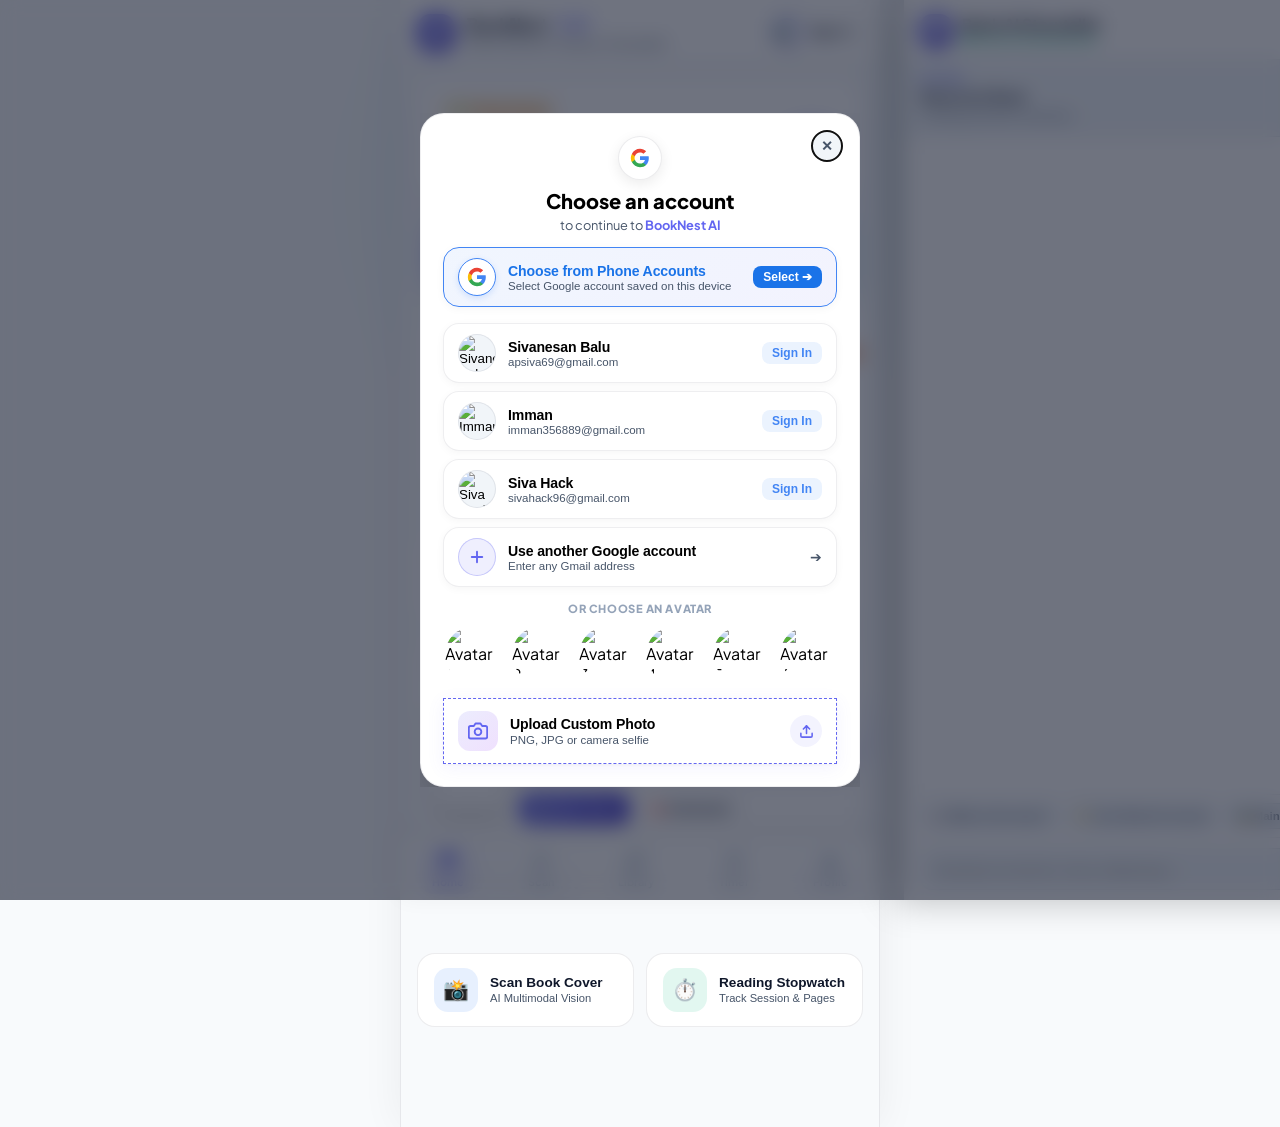
==== commit b21479bc: "feat: complete native phone Google account integration with auto-detection and 1-tap switching" ====
--- a/static/index.html
+++ b/static/index.html
@@ -920,6 +920,18 @@
 
         <!-- Google Accounts Selection Container -->
         <div id="google-accounts-picker" class="google-accounts-picker">
+          <!-- Connect Real Phone Google Account (Native Android Account Picker) -->
+          <button type="button" id="native-phone-google-btn" class="google-account-btn" style="border: 1.5px solid #4285F4; background: linear-gradient(135deg, rgba(66, 133, 244, 0.08), rgba(99, 102, 241, 0.08)); margin-bottom: 8px;">
+            <div class="g-account-avatar add-avatar-circle" style="background: #fff; border-color: #4285F4; box-shadow: 0 2px 6px rgba(66,133,244,0.2);">
+              <svg class="google-icon" viewBox="0 0 24 24" style="width: 20px; height: 20px;"><path fill="#4285F4" d="M22.56 12.25c0-.78-.07-1.53-.2-2.25H12v4.26h5.92c-.26 1.37-1.04 2.53-2.21 3.31v2.77h3.57c2.08-1.92 3.28-4.74 3.28-8.09z"/><path fill="#34A853" d="M12 23c2.97 0 5.46-.98 7.28-2.66l-3.57-2.77c-.98.66-2.23 1.06-3.71 1.06-2.86 0-5.29-1.93-6.16-4.53H2.18v2.84C3.99 20.53 7.7 23 12 23z"/><path fill="#FBBC05" d="M5.84 14.09c-.22-.66-.35-1.36-.35-2.09s.13-1.43.35-2.09V7.06H2.18C1.43 8.55 1 10.22 1 12s.43 3.45 1.18 4.94l2.85-2.22.81-.63z"/><path fill="#EA4335" d="M12 5.38c1.62 0 3.06.56 4.21 1.64l3.15-3.15C17.45 2.09 14.97 1 12 1 7.7 1 3.99 3.47 2.18 7.06l3.66 2.84c.87-2.6 3.3-4.52 6.16-4.52z"/></svg>
+            </div>
+            <div class="g-account-info">
+              <div class="g-account-name" style="color: #1a73e8; font-weight: 800;">Choose from Phone Accounts</div>
+              <div class="g-account-sub">Select Google account saved on this device</div>
+            </div>
+            <span class="g-account-action" style="background: #1a73e8; color: #fff;">Select ➔</span>
+          </button>
+
           <!-- Dynamically populated accounts -->
           <div id="google-accounts-list" class="google-accounts-list"></div>
 
@@ -1098,6 +1110,6 @@
 
   </div>
 
-  <script src="/static/js/app.js"></script>
+  <script src="/static/js/app.js?v=2.7.0"></script>
 </body>
 </html>
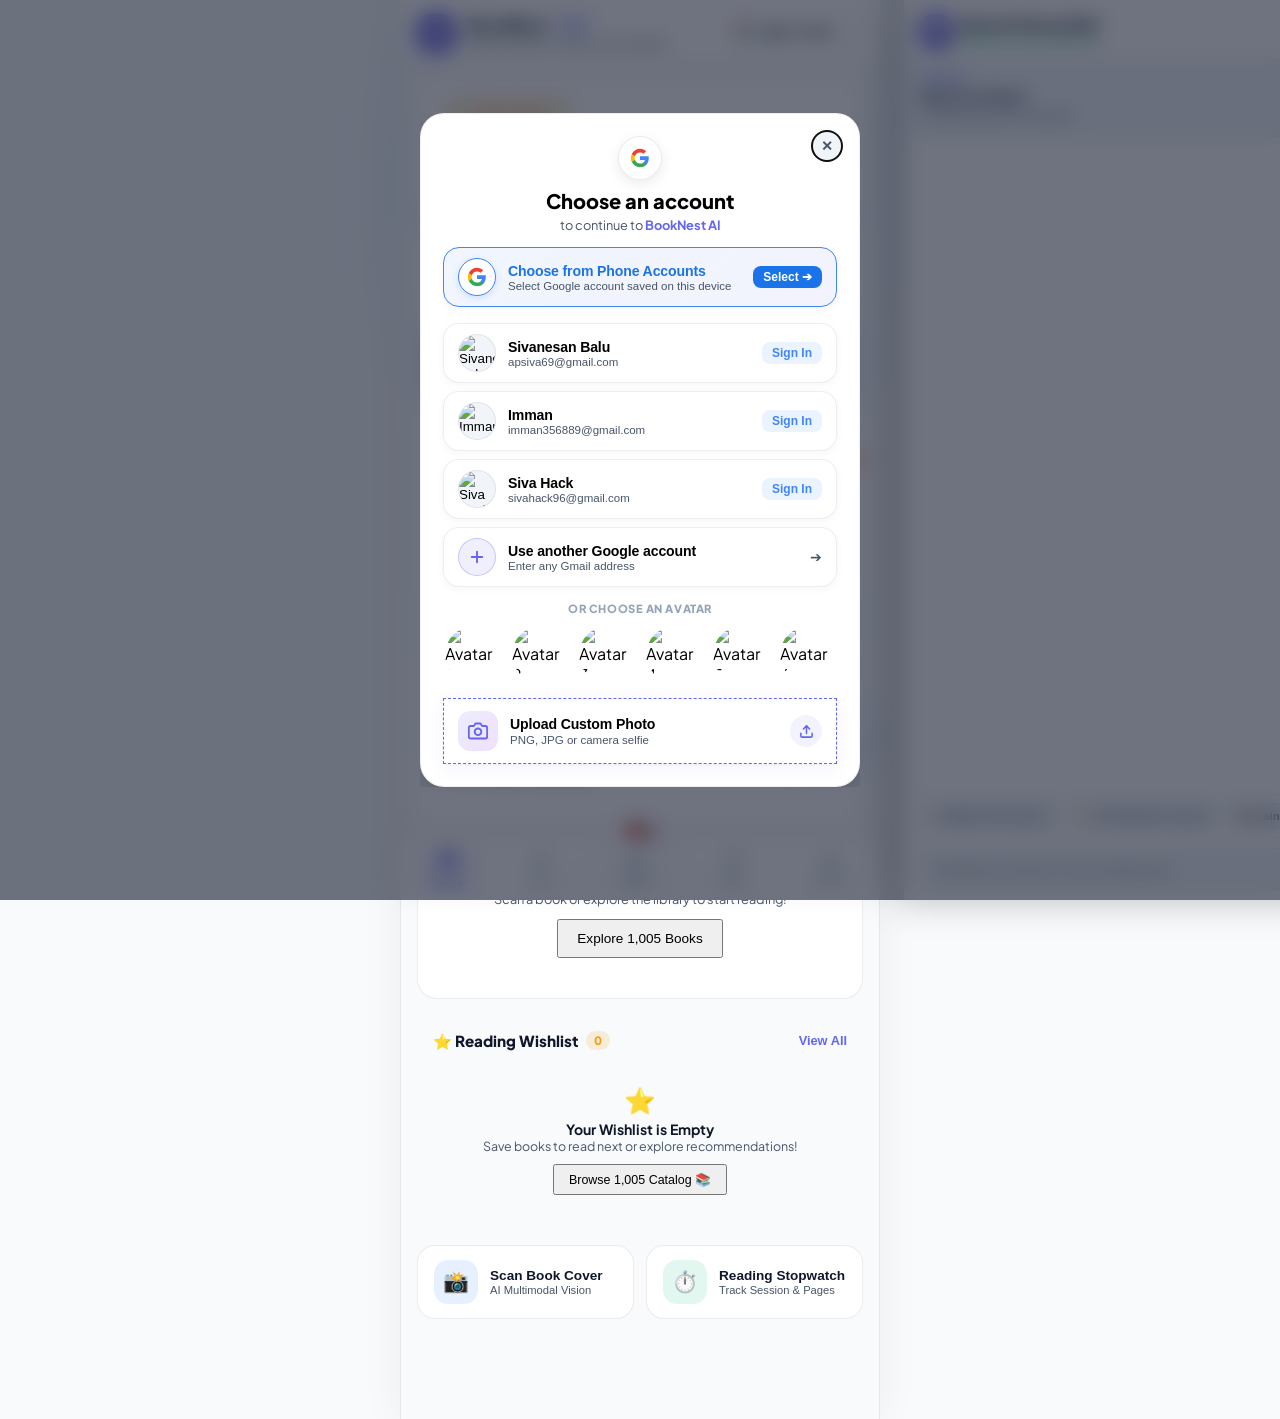
==== commit 35f8f2db: "feat: add back-to-home navigation, exit confirmation warning, auto-redirect to home on return, and p" ====
--- a/static/index.html
+++ b/static/index.html
@@ -37,10 +37,17 @@
       </div>
 
       <div class="header-actions">
-        <!-- Google User Profile Pill -->
-        <button id="auth-header-btn" class="user-pill-btn" title="Google Account & Profile">
-          <img id="header-avatar" src="https://images.unsplash.com/photo-1534528741775-53994a69daeb?auto=format&fit=crop&w=100&q=80" class="header-avatar" alt="Avatar">
+        <!-- Google User Profile Pill / Login Trigger -->
+        <button id="auth-header-btn" class="user-pill-btn google-header-pill" title="Google Account, Sign In & Switch Account">
+          <svg class="google-icon" id="header-google-icon" viewBox="0 0 24 24" style="width: 17px; height: 17px; flex-shrink: 0;">
+            <path fill="#4285F4" d="M22.56 12.25c0-.78-.07-1.53-.2-2.25H12v4.26h5.92c-.26 1.37-1.04 2.53-2.21 3.31v2.77h3.57c2.08-1.92 3.28-4.74 3.28-8.09z"/>
+            <path fill="#34A853" d="M12 23c2.97 0 5.46-.98 7.28-2.66l-3.57-2.77c-.98.66-2.23 1.06-3.71 1.06-2.86 0-5.29-1.93-6.16-4.53H2.18v2.84C3.99 20.53 7.7 23 12 23z"/>
+            <path fill="#FBBC05" d="M5.84 14.09c-.22-.66-.35-1.36-.35-2.09s.13-1.43.35-2.09V7.06H2.18C1.43 8.55 1 10.22 1 12s.43 3.45 1.18 4.94l2.85-2.22.81-.63z"/>
+            <path fill="#EA4335" d="M12 5.38c1.62 0 3.06.56 4.21 1.64l3.15-3.15C17.45 2.09 14.97 1 12 1 7.7 1 3.99 3.47 2.18 7.06l3.66 2.84c.87-2.6 3.3-4.52 6.16-4.52z"/>
+          </svg>
+          <img id="header-avatar" src="https://images.unsplash.com/photo-1534528741775-53994a69daeb?auto=format&fit=crop&w=100&q=80" class="header-avatar" alt="Avatar" style="display: none;">
           <span id="header-user-name" class="header-username">Sign In</span>
+          <span id="header-switch-badge" class="header-switch-tag" style="display: none;">Switch</span>
         </button>
       </div>
     </header>
@@ -65,6 +72,27 @@
         </div>
       </div>
 
+      <!-- Google Account Status & Quick Switcher Card -->
+      <div class="dash-google-card 3d-card" id="dash-google-card" role="button" tabindex="0" title="Manage Google Account & Sync">
+        <div class="dash-google-card-left">
+          <div class="dash-google-icon-circle">
+            <svg class="google-icon" viewBox="0 0 24 24" style="width: 22px; height: 22px;">
+              <path fill="#4285F4" d="M22.56 12.25c0-.78-.07-1.53-.2-2.25H12v4.26h5.92c-.26 1.37-1.04 2.53-2.21 3.31v2.77h3.57c2.08-1.92 3.28-4.74 3.28-8.09z"/>
+              <path fill="#34A853" d="M12 23c2.97 0 5.46-.98 7.28-2.66l-3.57-2.77c-.98.66-2.23 1.06-3.71 1.06-2.86 0-5.29-1.93-6.16-4.53H2.18v2.84C3.99 20.53 7.7 23 12 23z"/>
+              <path fill="#FBBC05" d="M5.84 14.09c-.22-.66-.35-1.36-.35-2.09s.13-1.43.35-2.09V7.06H2.18C1.43 8.55 1 10.22 1 12s.43 3.45 1.18 4.94l2.85-2.22.81-.63z"/>
+              <path fill="#EA4335" d="M12 5.38c1.62 0 3.06.56 4.21 1.64l3.15-3.15C17.45 2.09 14.97 1 12 1 7.7 1 3.99 3.47 2.18 7.06l3.66 2.84c.87-2.6 3.3-4.52 6.16-4.52z"/>
+            </svg>
+          </div>
+          <div>
+            <div class="dash-google-title" id="dash-google-title">Sign in with Google</div>
+            <div class="dash-google-desc" id="dash-google-desc">Sync your books, reading streak & library across devices</div>
+          </div>
+        </div>
+        <button type="button" class="dash-google-pill-btn" id="dash-google-pill-btn">
+          Connect ➔
+        </button>
+      </div>
+
       <!-- Daily Reading Motivational Reminder Card -->
       <div class="daily-reminder-card 3d-card">
         <div class="reminder-icon-box">📖</div>
@@ -273,8 +301,13 @@
       <div class="scanner-viewport fullscreen-viewport">
         <video id="camera-video" autoplay playsinline muted></video>
 
-        <!-- Top Floating Overlay Controls: Flash & AI Scanner Badge -->
+        <!-- Top Floating Overlay Controls: Back to Home, Flash & AI Scanner Badge -->
         <div class="cam-overlay-top">
+          <button class="cam-glass-btn" onclick="switchToTab('tab-dashboard')" title="Back to Home" style="gap: 6px;">
+            <svg width="18" height="18" viewBox="0 0 24 24" fill="none" stroke="currentColor" stroke-width="2.5" stroke-linecap="round" stroke-linejoin="round"><path d="M19 12H5M12 19l-7-7 7-7"/></svg>
+            <span>Home</span>
+          </button>
+
           <button class="cam-glass-btn" id="flash-toggle-btn" title="Toggle Flash / Torch">
             <svg width="18" height="18" viewBox="0 0 24 24" fill="currentColor"><path d="M7 2v11h3v9l7-12h-4l4-8z"/></svg>
             <span id="flash-btn-label">Flash</span>
@@ -429,6 +462,14 @@
          ========================================== -->
     <section id="tab-library" class="tab-content">
 
+      <!-- Subpage Back to Home Navigation Bar -->
+      <div class="subpage-nav-bar">
+        <button type="button" class="subpage-back-pill" onclick="switchToTab('tab-dashboard')" title="Back to Home Dashboard">
+          <svg width="18" height="18" viewBox="0 0 24 24" fill="none" stroke="currentColor" stroke-width="2.5" stroke-linecap="round" stroke-linejoin="round"><path d="M19 12H5M12 19l-7-7 7-7"/></svg>
+          <span>Back to Home</span>
+        </button>
+      </div>
+
       <!-- Real-time Reading Stats Dashboard Card -->
       <div class="library-dashboard-card 3d-card">
         <div class="dash-header">
@@ -522,6 +563,15 @@
          TAB 3: READING TIMER & STOPWATCH SCREEN
          ========================================== -->
     <section id="tab-timer" class="tab-content">
+
+      <!-- Subpage Back to Home Navigation Bar -->
+      <div class="subpage-nav-bar">
+        <button type="button" class="subpage-back-pill" onclick="switchToTab('tab-dashboard')" title="Back to Home Dashboard">
+          <svg width="18" height="18" viewBox="0 0 24 24" fill="none" stroke="currentColor" stroke-width="2.5" stroke-linecap="round" stroke-linejoin="round"><path d="M19 12H5M12 19l-7-7 7-7"/></svg>
+          <span>Back to Home</span>
+        </button>
+      </div>
+
       <div class="timer-card 3d-card">
         <div class="timer-header">
           <div class="timer-badge">⏱️ READING SESSION</div>
@@ -605,6 +655,15 @@
          TAB 4: USER PROFILE & STATS
          ========================================== -->
     <section id="tab-profile" class="tab-content">
+
+      <!-- Subpage Back to Home Navigation Bar -->
+      <div class="subpage-nav-bar">
+        <button type="button" class="subpage-back-pill" onclick="switchToTab('tab-dashboard')" title="Back to Home Dashboard">
+          <svg width="18" height="18" viewBox="0 0 24 24" fill="none" stroke="currentColor" stroke-width="2.5" stroke-linecap="round" stroke-linejoin="round"><path d="M19 12H5M12 19l-7-7 7-7"/></svg>
+          <span>Back to Home</span>
+        </button>
+      </div>
+
       <div class="profile-card 3d-card">
         
         <!-- Profile Avatar with 1-Tap Camera/Upload Trigger -->
@@ -1003,6 +1062,29 @@
                 <line x1="12" y1="3" x2="12" y2="15"></line>
               </svg>
             </div>
+          </button>
+        </div>
+      </div>
+    </dialog>
+
+    <!-- ==========================================
+         EXIT APP CONFIRMATION MODAL (<dialog>)
+         ========================================== -->
+    <dialog id="exit-confirm-modal" class="auth-dialog exit-dialog" closedby="any" aria-labelledby="exit-modal-title">
+      <div class="dialog-inner" style="text-align: center; max-width: 360px;">
+        <div class="exit-dialog-icon">⚠️</div>
+        <h2 id="exit-modal-title" style="font-size: 1.28rem; font-weight: 800; margin-bottom: 6px; color: var(--text-primary);">
+          Exit BookNest AI?
+        </h2>
+        <p style="font-size: 0.88rem; color: var(--text-muted); line-height: 1.5; margin-bottom: 22px;">
+          Are you sure you want to exit? Your books, reading timer progress, and streaks are safely preserved.
+        </p>
+        <div style="display: flex; gap: 10px;">
+          <button type="button" id="exit-cancel-btn" class="btn-secondary" style="flex: 1; padding: 12px; font-weight: 700; border-radius: 14px;">
+            Keep Reading
+          </button>
+          <button type="button" id="exit-confirm-btn" class="btn-primary" style="flex: 1; padding: 12px; background: linear-gradient(135deg, #ef4444, #dc2626); border: none; color: #fff; font-weight: 800; border-radius: 14px; box-shadow: 0 4px 14px rgba(239, 68, 68, 0.35);">
+            Exit App
           </button>
         </div>
       </div>
--- a/static/css/app.css
+++ b/static/css/app.css
@@ -4179,3 +4179,165 @@
   font-size: 0.88rem;
 }
 
+
+
+/* =========================================================
+   🔙 SUBPAGE NAVIGATION & BACK BUTTONS
+   ========================================================= */
+.subpage-nav-bar {
+  display: flex;
+  align-items: center;
+  justify-content: flex-start;
+  margin-bottom: 14px;
+  width: 100%;
+}
+
+.subpage-back-pill {
+  display: inline-flex;
+  align-items: center;
+  gap: 7px;
+  background: var(--bg-surface);
+  border: 1px solid var(--border-card);
+  border-radius: 999px;
+  padding: 8px 16px;
+  font-size: 0.82rem;
+  font-weight: 700;
+  color: var(--text-primary);
+  cursor: pointer;
+  box-shadow: 0 2px 8px rgba(0, 0, 0, 0.04);
+  transition: all 0.2s cubic-bezier(0.34, 1.56, 0.64, 1);
+  touch-action: manipulation;
+}
+
+.subpage-back-pill:hover {
+  background: rgba(99, 102, 241, 0.06);
+  border-color: var(--accent-primary);
+  color: var(--accent-primary);
+  transform: translateX(-2px);
+  box-shadow: 0 4px 14px rgba(99, 102, 241, 0.12);
+}
+
+.subpage-back-pill:active {
+  transform: scale(0.95);
+}
+
+/* =========================================================
+   ⚠️ EXIT CONFIRMATION MODAL
+   ========================================================= */
+.exit-dialog-icon {
+  width: 58px;
+  height: 58px;
+  border-radius: 50%;
+  background: rgba(239, 68, 68, 0.12);
+  color: #ef4444;
+  display: flex;
+  align-items: center;
+  justify-content: center;
+  margin: 0 auto 16px auto;
+  font-size: 1.8rem;
+  box-shadow: 0 6px 18px rgba(239, 68, 68, 0.18);
+  animation: pulseWarning 2s infinite ease-in-out;
+}
+
+@keyframes pulseWarning {
+  0%, 100% { transform: scale(1); box-shadow: 0 6px 18px rgba(239, 68, 68, 0.18); }
+  50% { transform: scale(1.06); box-shadow: 0 8px 24px rgba(239, 68, 68, 0.3); }
+}
+
+/* =========================================================
+   🔑 HOME DASHBOARD GOOGLE ACCOUNT CARD
+   ========================================================= */
+.dash-google-card {
+  display: flex;
+  align-items: center;
+  justify-content: space-between;
+  gap: 12px;
+  padding: 14px 18px;
+  margin-bottom: 18px;
+  background: var(--bg-surface);
+  border: 1px solid var(--border-card);
+  border-radius: 20px;
+  box-shadow: var(--shadow-sm);
+  cursor: pointer;
+  transition: all 0.22s cubic-bezier(0.34, 1.56, 0.64, 1);
+}
+
+.dash-google-card:hover {
+  transform: translateY(-2px);
+  border-color: #4285f4;
+  box-shadow: 0 6px 20px rgba(66, 133, 244, 0.12);
+}
+
+.dash-google-card:active {
+  transform: scale(0.98);
+}
+
+.dash-google-card-left {
+  display: flex;
+  align-items: center;
+  gap: 12px;
+  flex: 1;
+  min-width: 0;
+}
+
+.dash-google-icon-circle {
+  width: 40px;
+  height: 40px;
+  border-radius: 50%;
+  background: #ffffff;
+  border: 1.5px solid rgba(66, 133, 244, 0.25);
+  display: flex;
+  align-items: center;
+  justify-content: center;
+  flex-shrink: 0;
+  box-shadow: 0 2px 8px rgba(66, 133, 244, 0.15);
+}
+
+.dash-google-title {
+  font-size: 0.92rem;
+  font-weight: 800;
+  color: var(--text-primary);
+  white-space: nowrap;
+  overflow: hidden;
+  text-overflow: ellipsis;
+}
+
+.dash-google-desc {
+  font-size: 0.76rem;
+  color: var(--text-muted);
+  line-height: 1.3;
+  margin-top: 2px;
+  white-space: nowrap;
+  overflow: hidden;
+  text-overflow: ellipsis;
+}
+
+.dash-google-pill-btn {
+  background: linear-gradient(135deg, #4285f4, #6366f1);
+  color: #ffffff;
+  border: none;
+  border-radius: 999px;
+  padding: 8px 14px;
+  font-size: 0.78rem;
+  font-weight: 800;
+  cursor: pointer;
+  white-space: nowrap;
+  flex-shrink: 0;
+  box-shadow: 0 3px 10px rgba(66, 133, 244, 0.28);
+  transition: transform 0.18s ease;
+}
+
+.dash-google-pill-btn:active {
+  transform: scale(0.94);
+}
+
+.header-switch-tag {
+  font-size: 0.65rem;
+  font-weight: 800;
+  padding: 2px 6px;
+  border-radius: 999px;
+  background: rgba(99, 102, 241, 0.12);
+  color: var(--accent-primary);
+  text-transform: uppercase;
+  letter-spacing: 0.5px;
+}
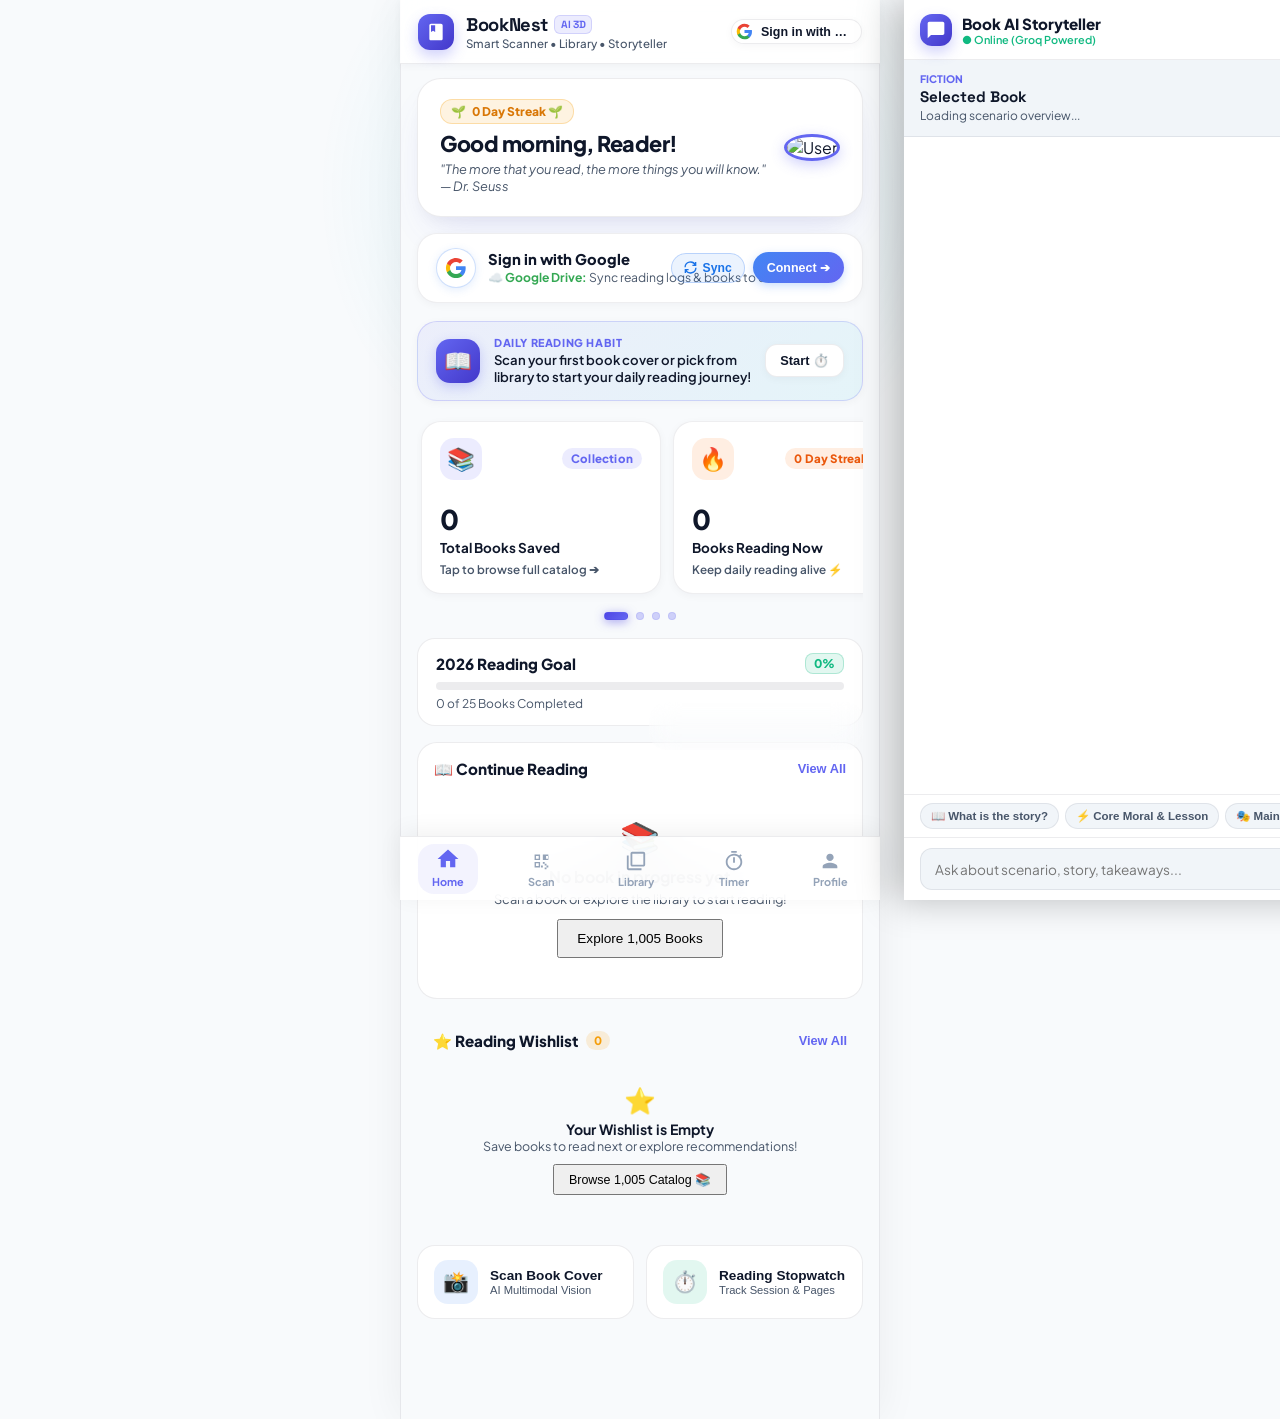
==== commit 02de60ee: "feat: add Welcome starting screen, seamless Google sign up/sign in direct dashboard redirect, Google" ====
--- a/static/index.html
+++ b/static/index.html
@@ -53,6 +53,80 @@
     </header>
 
     <!-- ==========================================
+         STARTING POINT: WELCOME & GOOGLE AUTH GATEWAY
+         ========================================== -->
+    <section id="tab-welcome" class="tab-content">
+      <div class="welcome-container">
+        <!-- Floating 3D Book & Logo Hero -->
+        <div class="welcome-hero-art">
+          <div class="welcome-glow-backdrop"></div>
+          <div class="welcome-book-3d anim-float">
+            <span class="welcome-book-emoji">📖</span>
+            <div class="welcome-badge-cloud">
+              <svg width="14" height="14" viewBox="0 0 24 24" fill="currentColor"><path d="M19.35 10.04C18.67 6.59 15.64 4 12 4 9.11 4 6.6 5.64 5.35 8.04 2.34 8.36 0 10.91 0 14c0 3.31 2.69 6 6 6h13c2.76 0 5-2.24 5-5 0-2.64-2.05-4.78-4.65-4.96z"/></svg>
+              <span>Google Drive Connected</span>
+            </div>
+          </div>
+        </div>
+
+        <h1 class="welcome-headline">
+          Welcome to <span class="title-highlight">BookNest AI</span>
+        </h1>
+        <p class="welcome-tagline">
+          Your Intelligent Physical Book Scanner, Focus Reading Tracker & Groq Storyteller Companion.
+        </p>
+
+        <!-- 3 Core Feature Badges -->
+        <div class="welcome-features-row">
+          <div class="welcome-feature-chip">
+            <span>📸</span>
+            <span>Cover Scanner</span>
+          </div>
+          <div class="welcome-feature-chip">
+            <span>⏱️</span>
+            <span>Focus Stopwatch</span>
+          </div>
+          <div class="welcome-feature-chip">
+            <span>☁️</span>
+            <span>Google Drive Sync</span>
+          </div>
+        </div>
+
+        <!-- Starting Action Card -->
+        <div class="welcome-auth-card 3d-card">
+          <div class="welcome-auth-header">
+            <div class="welcome-auth-title">Get Started</div>
+            <div class="welcome-auth-sub">Sign in or sign up with your Google account</div>
+          </div>
+
+          <!-- Primary 1-Tap Google Button -->
+          <button type="button" class="welcome-google-primary-btn" onclick="openNativeOrModalGoogleSignIn()">
+            <svg class="google-icon" viewBox="0 0 24 24" style="width: 22px; height: 22px;">
+              <path fill="#4285F4" d="M22.56 12.25c0-.78-.07-1.53-.2-2.25H12v4.26h5.92c-.26 1.37-1.04 2.53-2.21 3.31v2.77h3.57c2.08-1.92 3.28-4.74 3.28-8.09z"/>
+              <path fill="#34A853" d="M12 23c2.97 0 5.46-.98 7.28-2.66l-3.57-2.77c-.98.66-2.23 1.06-3.71 1.06-2.86 0-5.29-1.93-6.16-4.53H2.18v2.84C3.99 20.53 7.7 23 12 23z"/>
+              <path fill="#FBBC05" d="M5.84 14.09c-.22-.66-.35-1.36-.35-2.09s.13-1.43.35-2.09V7.06H2.18C1.43 8.55 1 10.22 1 12s.43 3.45 1.18 4.94l2.85-2.22.81-.63z"/>
+              <path fill="#EA4335" d="M12 5.38c1.62 0 3.06.56 4.21 1.64l3.15-3.15C17.45 2.09 14.97 1 12 1 7.7 1 3.99 3.47 2.18 7.06l3.66 2.84c.87-2.6 3.3-4.52 6.16-4.52z"/>
+            </svg>
+            <span>Continue with Google</span>
+          </button>
+
+          <!-- Guest Explore Option -->
+          <div class="welcome-guest-row">
+            <span>Just checking it out?</span>
+            <button type="button" class="welcome-guest-link" onclick="exploreAsGuest()">
+              Explore Demo Dashboard ➔
+            </button>
+          </div>
+        </div>
+
+        <div class="welcome-drive-note">
+          <svg width="15" height="15" viewBox="0 0 24 24" fill="#34A853"><path d="M12 2C6.48 2 2 6.48 2 12s4.48 10 10 10 10-4.48 10-10S17.52 2 12 2zm-2 15l-5-5 1.41-1.41L10 14.17l7.59-7.59L19 8l-9 9z"/></svg>
+          <span>Zero setup required. Your reading logs and books safely auto-sync to your Google Drive account.</span>
+        </div>
+      </div>
+    </section>
+
+    <!-- ==========================================
          TAB 0: DASHBOARD / HOME OVERVIEW (FIRST OPTION)
          ========================================== -->
     <section id="tab-dashboard" class="tab-content active">
@@ -72,9 +146,9 @@
         </div>
       </div>
 
-      <!-- Google Account Status & Quick Switcher Card -->
-      <div class="dash-google-card 3d-card" id="dash-google-card" role="button" tabindex="0" title="Manage Google Account & Sync">
-        <div class="dash-google-card-left">
+      <!-- Google Account & Google Drive Cloud Sync Card -->
+      <div class="dash-google-card 3d-card" id="dash-google-card">
+        <div class="dash-google-card-left" id="dash-google-card-left" style="cursor: pointer;" title="Manage Google Account & Switcher">
           <div class="dash-google-icon-circle">
             <svg class="google-icon" viewBox="0 0 24 24" style="width: 22px; height: 22px;">
               <path fill="#4285F4" d="M22.56 12.25c0-.78-.07-1.53-.2-2.25H12v4.26h5.92c-.26 1.37-1.04 2.53-2.21 3.31v2.77h3.57c2.08-1.92 3.28-4.74 3.28-8.09z"/>
@@ -85,12 +159,21 @@
           </div>
           <div>
             <div class="dash-google-title" id="dash-google-title">Sign in with Google</div>
-            <div class="dash-google-desc" id="dash-google-desc">Sync your books, reading streak & library across devices</div>
-          </div>
-        </div>
-        <button type="button" class="dash-google-pill-btn" id="dash-google-pill-btn">
-          Connect ➔
-        </button>
+            <div class="dash-google-desc" id="dash-google-desc">
+              <span id="dash-drive-icon" style="color: #34A853; font-weight: 700;">☁️ Google Drive:</span>
+              <span id="dash-drive-status-label">Sync reading logs & books</span>
+            </div>
+          </div>
+        </div>
+        <div class="dash-google-actions">
+          <button type="button" class="dash-drive-sync-btn" id="dash-drive-sync-btn" title="Synchronize reading logs with Google Drive now">
+            <svg class="sync-spin-icon" width="13" height="13" viewBox="0 0 24 24" fill="none" stroke="currentColor" stroke-width="2.5"><path d="M21.5 2v6h-6M2.5 22v-6h6M2 11.5a10 10 0 0 1 18.8-4.3M22 12.5a10 10 0 0 1-18.8 4.2"/></svg>
+            <span id="dash-drive-sync-label">Sync</span>
+          </button>
+          <button type="button" class="dash-google-pill-btn" id="dash-google-pill-btn" title="Choose or Switch Google Account">
+            Connect ➔
+          </button>
+        </div>
       </div>
 
       <!-- Daily Reading Motivational Reminder Card -->
@@ -712,6 +795,34 @@
           </div>
         </div>
 
+        <!-- Google Drive Cloud Sync & Backup Panel -->
+        <div class="drive-sync-panel 3d-card" style="margin: 14px 0 10px 0;">
+          <div class="drive-panel-header">
+            <div class="drive-panel-icon">☁️</div>
+            <div>
+              <div class="drive-panel-title">Google Drive Cloud Storage</div>
+              <div class="drive-panel-sub" id="drive-sync-status-text">Connected to your Google Account • Auto-Sync</div>
+            </div>
+            <span class="drive-status-badge">● Active</span>
+          </div>
+
+          <div class="drive-panel-actions">
+            <button type="button" class="drive-action-btn" id="drive-manual-sync-btn" title="Sync now">
+              <svg class="sync-spin-icon" width="16" height="16" viewBox="0 0 24 24" fill="none" stroke="currentColor" stroke-width="2.5"><path d="M21.5 2v6h-6M2.5 22v-6h6M2 11.5a10 10 0 0 1 18.8-4.3M22 12.5a10 10 0 0 1-18.8 4.2"/></svg>
+              <span>Sync Now</span>
+            </button>
+            <button type="button" class="drive-action-btn" id="drive-export-btn" title="Download backup JSON">
+              <svg width="16" height="16" viewBox="0 0 24 24" fill="none" stroke="currentColor" stroke-width="2.5"><path d="M21 15v4a2 2 0 0 1-2 2H5a2 2 0 0 1-2-2v-4M7 10l5 5 5-5M12 15V3"/></svg>
+              <span>Export Backup</span>
+            </button>
+            <button type="button" class="drive-action-btn" id="drive-restore-trigger-btn" title="Restore from backup JSON">
+              <svg width="16" height="16" viewBox="0 0 24 24" fill="none" stroke="currentColor" stroke-width="2.5"><path d="M21 15v4a2 2 0 0 1-2 2H5a2 2 0 0 1-2-2v-4M17 8l-5-5-5 5M12 3v12"/></svg>
+              <span>Restore</span>
+            </button>
+            <input type="file" id="drive-restore-file-input" accept=".json,application/json" style="display: none;">
+          </div>
+        </div>
+
         <!-- Appearance Theme Toggle Card (Moved from header to profile as requested) -->
         <div class="pref-card 3d-card" style="margin: 16px 0 10px 0;">
           <div style="display: flex; align-items: center; justify-content: space-between;">
@@ -1087,6 +1198,40 @@
             Exit App
           </button>
         </div>
+      </div>
+    </dialog>
+
+    <!-- ==========================================
+         NEW USER ONBOARDING & CELEBRATION MODAL (<dialog>)
+         ========================================== -->
+    <dialog id="welcome-celebrate-modal" class="auth-dialog" closedby="any" aria-labelledby="celebrate-modal-title">
+      <div class="dialog-inner" style="text-align: center; max-width: 380px;">
+        <div style="font-size: 3rem; margin-bottom: 8px;" class="anim-bounce">🎉</div>
+        <h2 id="celebrate-modal-title" style="font-size: 1.35rem; font-weight: 800; margin-bottom: 6px; color: var(--text-primary);">
+          Welcome to BookNest AI!
+        </h2>
+        <p id="celebrate-modal-name" style="font-size: 0.95rem; font-weight: 700; color: #4285F4; margin-bottom: 16px;">
+          Account Created Successfully
+        </p>
+
+        <div style="background: var(--bg-input); border: 1px solid var(--border-subtle); border-radius: 16px; padding: 14px; text-align: left; margin-bottom: 20px;">
+          <div style="display: flex; align-items: center; gap: 10px; margin-bottom: 10px; font-size: 0.85rem; font-weight: 700;">
+            <span style="color: #10b981; font-size: 1.1rem;">✓</span>
+            <span>Google Account Connected</span>
+          </div>
+          <div style="display: flex; align-items: center; gap: 10px; margin-bottom: 10px; font-size: 0.85rem; font-weight: 700;">
+            <span style="color: #10b981; font-size: 1.1rem;">✓</span>
+            <span>Google Drive Cloud Storage Linked</span>
+          </div>
+          <div style="display: flex; align-items: center; gap: 10px; font-size: 0.85rem; font-weight: 700;">
+            <span style="color: #10b981; font-size: 1.1rem;">✓</span>
+            <span>Personal Library Initialized</span>
+          </div>
+        </div>
+
+        <button type="button" id="start-reading-btn" class="btn-primary 3d-btn-primary" style="width: 100%; padding: 12px; font-weight: 800; font-size: 0.92rem;">
+          Go to My Dashboard ➔
+        </button>
       </div>
     </dialog>
 
--- a/static/css/app.css
+++ b/static/css/app.css
@@ -4341,3 +4341,313 @@
   text-transform: uppercase;
   letter-spacing: 0.5px;
 }
+
+
+/* =========================================================
+   🚀 WELCOME STARTING POINT & GOOGLE AUTH GATEWAY
+   ========================================================= */
+.welcome-container {
+  display: flex;
+  flex-direction: column;
+  align-items: center;
+  text-align: center;
+  padding: 24px 16px 40px 16px;
+  max-width: 520px;
+  margin: 0 auto;
+}
+
+.welcome-hero-art {
+  position: relative;
+  width: 140px;
+  height: 140px;
+  display: flex;
+  align-items: center;
+  justify-content: center;
+  margin: 10px auto 20px auto;
+}
+
+.welcome-glow-backdrop {
+  position: absolute;
+  width: 130px;
+  height: 130px;
+  border-radius: 50%;
+  background: radial-gradient(circle, rgba(99, 102, 241, 0.35) 0%, rgba(66, 133, 244, 0.15) 50%, transparent 70%);
+  animation: pulseGlow 3s infinite ease-in-out;
+}
+
+@keyframes pulseGlow {
+  0%, 100% { transform: scale(0.95); opacity: 0.7; }
+  50% { transform: scale(1.15); opacity: 1; }
+}
+
+.welcome-book-3d {
+  position: relative;
+  z-index: 2;
+  font-size: 4.2rem;
+  filter: drop-shadow(0 14px 28px rgba(99, 102, 241, 0.35));
+}
+
+.welcome-badge-cloud {
+  position: absolute;
+  bottom: -6px;
+  left: 50%;
+  transform: translateX(-50%);
+  display: flex;
+  align-items: center;
+  gap: 5px;
+  background: #ffffff;
+  color: #1a73e8;
+  font-size: 0.68rem;
+  font-weight: 800;
+  padding: 4px 10px;
+  border-radius: 999px;
+  box-shadow: 0 4px 14px rgba(66, 133, 244, 0.25);
+  border: 1px solid rgba(66, 133, 244, 0.3);
+  white-space: nowrap;
+}
+
+.welcome-headline {
+  font-size: 1.85rem;
+  font-weight: 800;
+  color: var(--text-primary);
+  margin-bottom: 8px;
+  letter-spacing: -0.5px;
+}
+
+.welcome-tagline {
+  font-size: 0.92rem;
+  color: var(--text-muted);
+  line-height: 1.5;
+  margin-bottom: 24px;
+  max-width: 440px;
+}
+
+.welcome-features-row {
+  display: flex;
+  flex-wrap: wrap;
+  justify-content: center;
+  gap: 8px;
+  margin-bottom: 24px;
+}
+
+.welcome-feature-chip {
+  display: inline-flex;
+  align-items: center;
+  gap: 6px;
+  background: var(--bg-surface);
+  border: 1px solid var(--border-card);
+  padding: 6px 14px;
+  border-radius: 999px;
+  font-size: 0.78rem;
+  font-weight: 700;
+  color: var(--text-primary);
+  box-shadow: 0 2px 8px rgba(0, 0, 0, 0.04);
+}
+
+.welcome-auth-card {
+  width: 100%;
+  background: var(--bg-surface);
+  border: 1.5px solid var(--border-card);
+  border-radius: 24px;
+  padding: 24px 20px;
+  box-shadow: var(--shadow-md);
+  margin-bottom: 20px;
+  text-align: center;
+}
+
+.welcome-auth-header {
+  margin-bottom: 18px;
+}
+
+.welcome-auth-title {
+  font-size: 1.15rem;
+  font-weight: 800;
+  color: var(--text-primary);
+  margin-bottom: 4px;
+}
+
+.welcome-auth-sub {
+  font-size: 0.8rem;
+  color: var(--text-muted);
+}
+
+.welcome-google-primary-btn {
+  width: 100%;
+  display: flex;
+  align-items: center;
+  justify-content: center;
+  gap: 12px;
+  background: #ffffff;
+  color: #1f2937;
+  border: 1.5px solid #dadce0;
+  border-radius: 16px;
+  padding: 14px 20px;
+  font-size: 0.98rem;
+  font-weight: 800;
+  cursor: pointer;
+  box-shadow: 0 4px 16px rgba(0, 0, 0, 0.08);
+  transition: all 0.22s cubic-bezier(0.34, 1.56, 0.64, 1);
+  margin-bottom: 14px;
+}
+
+.welcome-google-primary-btn:hover {
+  border-color: #4285f4;
+  box-shadow: 0 6px 20px rgba(66, 133, 244, 0.2);
+  transform: translateY(-2px);
+}
+
+.welcome-google-primary-btn:active {
+  transform: scale(0.98);
+}
+
+.welcome-guest-row {
+  display: flex;
+  align-items: center;
+  justify-content: center;
+  gap: 8px;
+  font-size: 0.82rem;
+  color: var(--text-muted);
+}
+
+.welcome-guest-link {
+  background: none;
+  border: none;
+  color: var(--accent-primary);
+  font-weight: 700;
+  font-size: 0.82rem;
+  cursor: pointer;
+  padding: 4px;
+  text-decoration: underline;
+  text-underline-offset: 3px;
+}
+
+.welcome-drive-note {
+  display: flex;
+  align-items: center;
+  justify-content: center;
+  gap: 8px;
+  font-size: 0.74rem;
+  color: var(--text-muted);
+  max-width: 420px;
+  line-height: 1.4;
+}
+
+/* =========================================================
+   ☁️ DASHBOARD GOOGLE DRIVE CLOUD SYNC CONTROLS
+   ========================================================= */
+.dash-google-actions {
+  display: flex;
+  align-items: center;
+  gap: 8px;
+}
+
+.dash-drive-sync-btn {
+  display: inline-flex;
+  align-items: center;
+  gap: 6px;
+  background: rgba(66, 133, 244, 0.1);
+  color: #1a73e8;
+  border: 1px solid rgba(66, 133, 244, 0.3);
+  border-radius: 999px;
+  padding: 7px 12px;
+  font-size: 0.76rem;
+  font-weight: 700;
+  cursor: pointer;
+  transition: all 0.2s ease;
+}
+
+.dash-drive-sync-btn:hover {
+  background: rgba(66, 133, 244, 0.18);
+  border-color: #1a73e8;
+}
+
+.dash-drive-sync-btn:active .sync-spin-icon {
+  animation: spinSync 0.8s linear infinite;
+}
+
+@keyframes spinSync {
+  from { transform: rotate(0deg); }
+  to { transform: rotate(360deg); }
+}
+
+.sync-spinning {
+  animation: spinSync 0.8s linear infinite !important;
+}
+
+/* =========================================================
+   📁 PROFILE GOOGLE DRIVE CLOUD SYNC PANEL
+   ========================================================= */
+.drive-sync-panel {
+  margin-top: 18px;
+  padding: 16px;
+  background: var(--bg-surface);
+  border: 1px solid var(--border-card);
+  border-radius: 20px;
+}
+
+.drive-panel-header {
+  display: flex;
+  align-items: center;
+  gap: 12px;
+  margin-bottom: 14px;
+}
+
+.drive-panel-icon {
+  font-size: 1.8rem;
+}
+
+.drive-panel-title {
+  font-size: 0.95rem;
+  font-weight: 800;
+  color: var(--text-primary);
+}
+
+.drive-panel-sub {
+  font-size: 0.75rem;
+  color: var(--text-muted);
+}
+
+.drive-status-badge {
+  margin-left: auto;
+  font-size: 0.68rem;
+  font-weight: 800;
+  color: #10b981;
+  background: rgba(16, 185, 129, 0.12);
+  padding: 3px 8px;
+  border-radius: 999px;
+  border: 1px solid rgba(16, 185, 129, 0.25);
+}
+
+.drive-panel-actions {
+  display: grid;
+  grid-template-columns: repeat(3, 1fr);
+  gap: 8px;
+}
+
+.drive-action-btn {
+  display: flex;
+  flex-direction: column;
+  align-items: center;
+  justify-content: center;
+  gap: 6px;
+  background: var(--bg-input);
+  border: 1px solid var(--border-subtle);
+  border-radius: 12px;
+  padding: 10px 6px;
+  font-size: 0.75rem;
+  font-weight: 700;
+  color: var(--text-primary);
+  cursor: pointer;
+  transition: all 0.2s ease;
+}
+
+.drive-action-btn:hover {
+  background: rgba(99, 102, 241, 0.08);
+  border-color: var(--accent-primary);
+  color: var(--accent-primary);
+  transform: translateY(-1px);
+}
+
+.drive-action-btn:active {
+  transform: scale(0.96);
+}
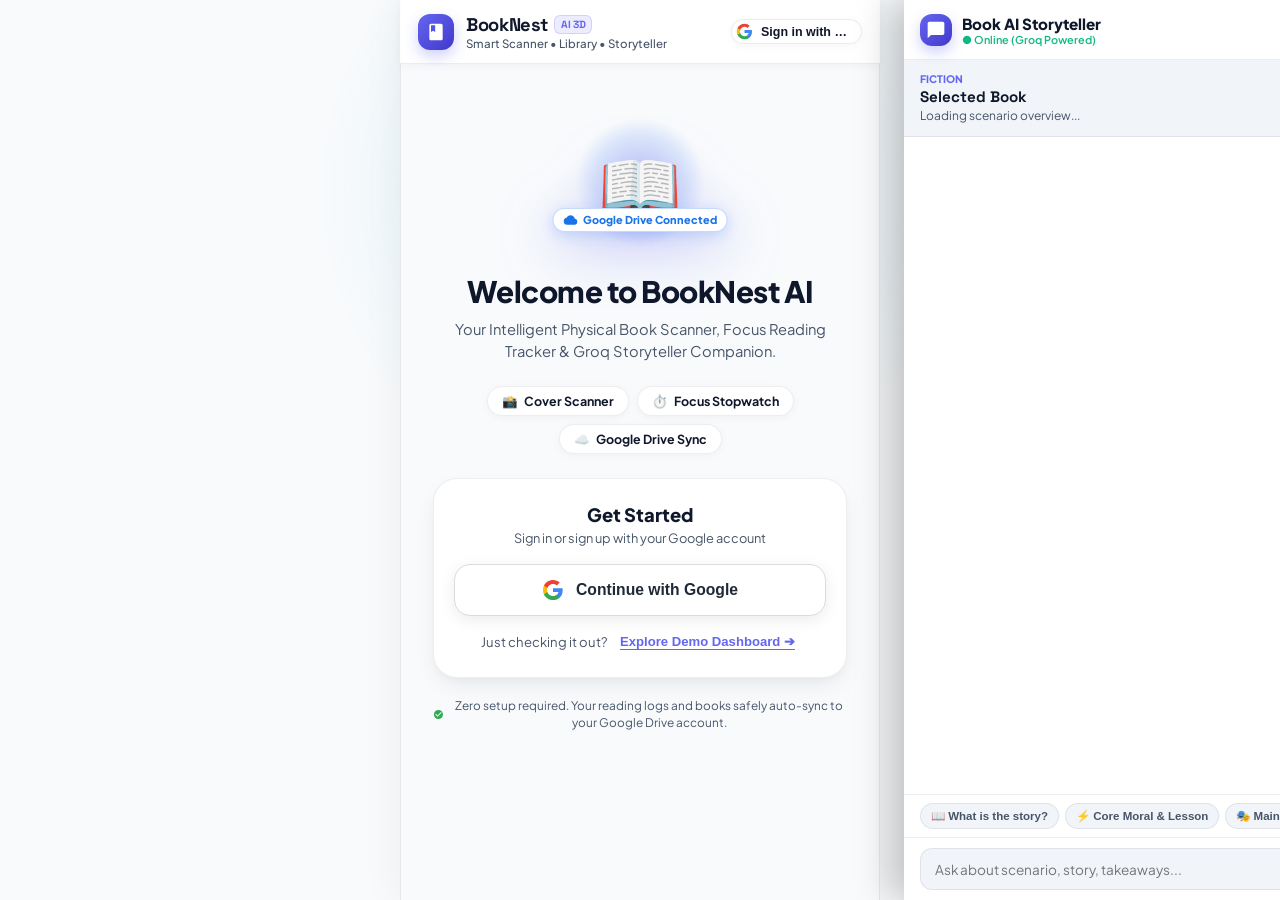
==== commit 25a5c039: "feat: complete real-world Google login starting point & drive sync flow" ====
--- a/static/index.html
+++ b/static/index.html
@@ -55,7 +55,7 @@
     <!-- ==========================================
          STARTING POINT: WELCOME & GOOGLE AUTH GATEWAY
          ========================================== -->
-    <section id="tab-welcome" class="tab-content">
+    <section id="tab-welcome" class="tab-content active">
       <div class="welcome-container">
         <!-- Floating 3D Book & Logo Hero -->
         <div class="welcome-hero-art">
@@ -129,7 +129,7 @@
     <!-- ==========================================
          TAB 0: DASHBOARD / HOME OVERVIEW (FIRST OPTION)
          ========================================== -->
-    <section id="tab-dashboard" class="tab-content active">
+    <section id="tab-dashboard" class="tab-content">
       
       <!-- Welcome Hero Header -->
       <div class="dash-hero-card 3d-card">
@@ -1289,7 +1289,7 @@
     <!-- ==========================================
          BOTTOM NAVIGATION BAR (5-TAB MODERN LAYOUT)
          ========================================== -->
-    <nav class="bottom-nav">
+    <nav class="bottom-nav" style="display: none;">
       <a href="#" class="nav-item active" data-tab="tab-dashboard">
         <svg viewBox="0 0 24 24"><path d="M10 20v-6h4v6h5v-8h3L12 3 2 12h3v8z"/></svg>
         <span>Home</span>
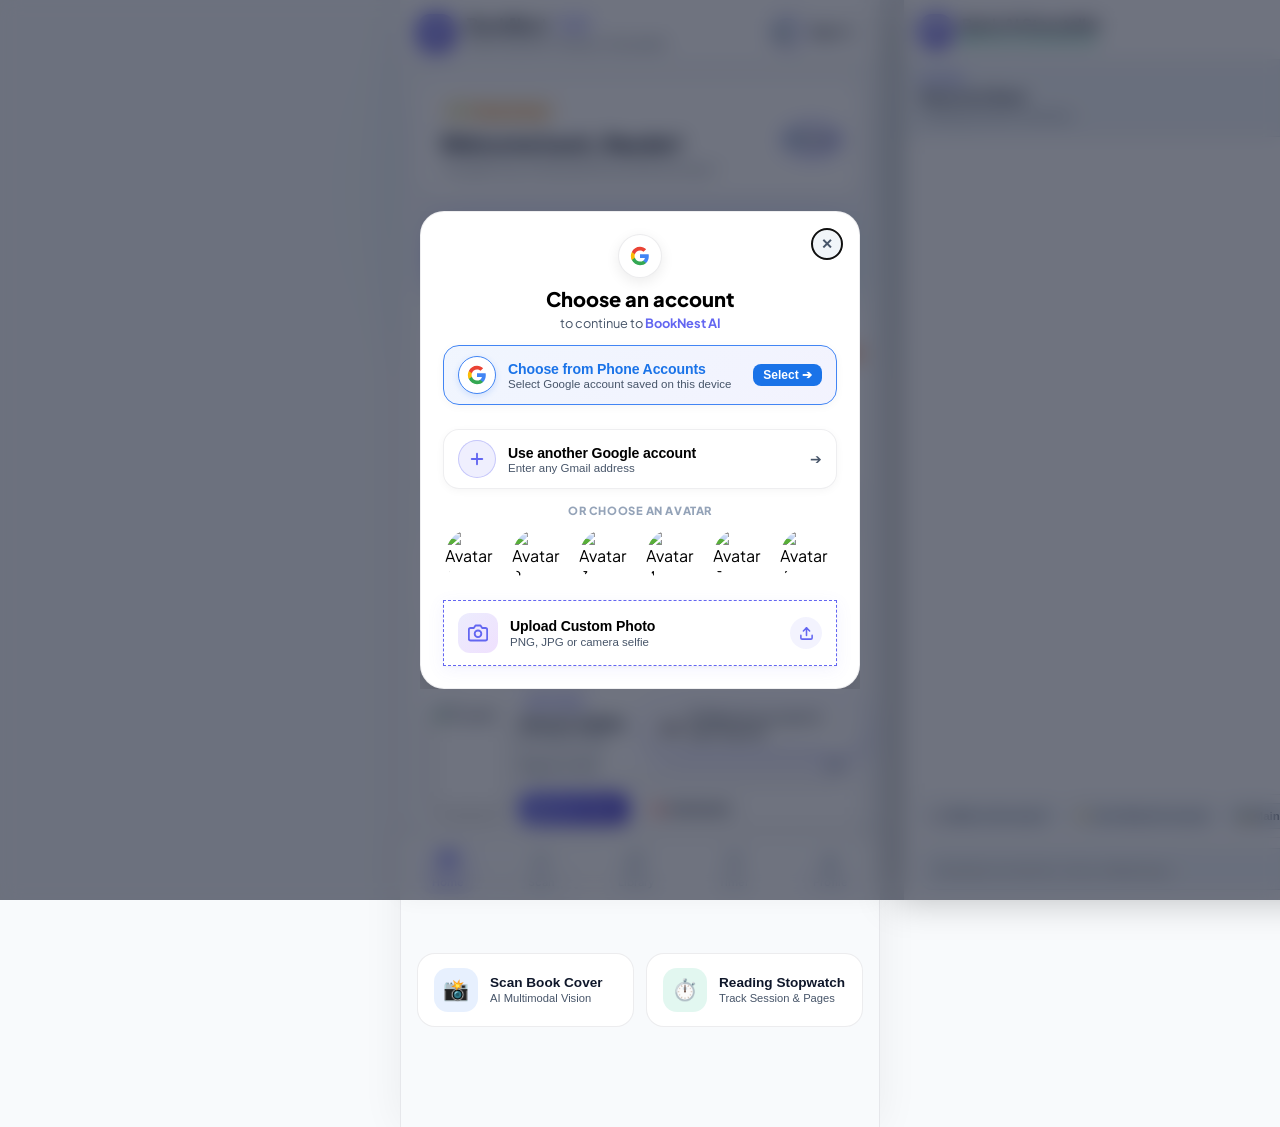
==== commit b52e6937: "fix: revert to classic 5-tab layout and remove all hardcoded personal Google logins" ====
--- a/static/index.html
+++ b/static/index.html
@@ -37,99 +37,18 @@
       </div>
 
       <div class="header-actions">
-        <!-- Google User Profile Pill / Login Trigger -->
-        <button id="auth-header-btn" class="user-pill-btn google-header-pill" title="Google Account, Sign In & Switch Account">
-          <svg class="google-icon" id="header-google-icon" viewBox="0 0 24 24" style="width: 17px; height: 17px; flex-shrink: 0;">
-            <path fill="#4285F4" d="M22.56 12.25c0-.78-.07-1.53-.2-2.25H12v4.26h5.92c-.26 1.37-1.04 2.53-2.21 3.31v2.77h3.57c2.08-1.92 3.28-4.74 3.28-8.09z"/>
-            <path fill="#34A853" d="M12 23c2.97 0 5.46-.98 7.28-2.66l-3.57-2.77c-.98.66-2.23 1.06-3.71 1.06-2.86 0-5.29-1.93-6.16-4.53H2.18v2.84C3.99 20.53 7.7 23 12 23z"/>
-            <path fill="#FBBC05" d="M5.84 14.09c-.22-.66-.35-1.36-.35-2.09s.13-1.43.35-2.09V7.06H2.18C1.43 8.55 1 10.22 1 12s.43 3.45 1.18 4.94l2.85-2.22.81-.63z"/>
-            <path fill="#EA4335" d="M12 5.38c1.62 0 3.06.56 4.21 1.64l3.15-3.15C17.45 2.09 14.97 1 12 1 7.7 1 3.99 3.47 2.18 7.06l3.66 2.84c.87-2.6 3.3-4.52 6.16-4.52z"/>
-          </svg>
-          <img id="header-avatar" src="https://images.unsplash.com/photo-1534528741775-53994a69daeb?auto=format&fit=crop&w=100&q=80" class="header-avatar" alt="Avatar" style="display: none;">
+        <!-- Google User Profile Pill -->
+        <button id="auth-header-btn" class="user-pill-btn" title="Google Account & Profile">
+          <img id="header-avatar" src="https://images.unsplash.com/photo-1534528741775-53994a69daeb?auto=format&fit=crop&w=100&q=80" class="header-avatar" alt="Avatar">
           <span id="header-user-name" class="header-username">Sign In</span>
-          <span id="header-switch-badge" class="header-switch-tag" style="display: none;">Switch</span>
         </button>
       </div>
     </header>
-
-    <!-- ==========================================
-         STARTING POINT: WELCOME & GOOGLE AUTH GATEWAY
-         ========================================== -->
-    <section id="tab-welcome" class="tab-content active">
-      <div class="welcome-container">
-        <!-- Floating 3D Book & Logo Hero -->
-        <div class="welcome-hero-art">
-          <div class="welcome-glow-backdrop"></div>
-          <div class="welcome-book-3d anim-float">
-            <span class="welcome-book-emoji">📖</span>
-            <div class="welcome-badge-cloud">
-              <svg width="14" height="14" viewBox="0 0 24 24" fill="currentColor"><path d="M19.35 10.04C18.67 6.59 15.64 4 12 4 9.11 4 6.6 5.64 5.35 8.04 2.34 8.36 0 10.91 0 14c0 3.31 2.69 6 6 6h13c2.76 0 5-2.24 5-5 0-2.64-2.05-4.78-4.65-4.96z"/></svg>
-              <span>Google Drive Connected</span>
-            </div>
-          </div>
-        </div>
-
-        <h1 class="welcome-headline">
-          Welcome to <span class="title-highlight">BookNest AI</span>
-        </h1>
-        <p class="welcome-tagline">
-          Your Intelligent Physical Book Scanner, Focus Reading Tracker & Groq Storyteller Companion.
-        </p>
-
-        <!-- 3 Core Feature Badges -->
-        <div class="welcome-features-row">
-          <div class="welcome-feature-chip">
-            <span>📸</span>
-            <span>Cover Scanner</span>
-          </div>
-          <div class="welcome-feature-chip">
-            <span>⏱️</span>
-            <span>Focus Stopwatch</span>
-          </div>
-          <div class="welcome-feature-chip">
-            <span>☁️</span>
-            <span>Google Drive Sync</span>
-          </div>
-        </div>
-
-        <!-- Starting Action Card -->
-        <div class="welcome-auth-card 3d-card">
-          <div class="welcome-auth-header">
-            <div class="welcome-auth-title">Get Started</div>
-            <div class="welcome-auth-sub">Sign in or sign up with your Google account</div>
-          </div>
-
-          <!-- Primary 1-Tap Google Button -->
-          <button type="button" class="welcome-google-primary-btn" onclick="openNativeOrModalGoogleSignIn()">
-            <svg class="google-icon" viewBox="0 0 24 24" style="width: 22px; height: 22px;">
-              <path fill="#4285F4" d="M22.56 12.25c0-.78-.07-1.53-.2-2.25H12v4.26h5.92c-.26 1.37-1.04 2.53-2.21 3.31v2.77h3.57c2.08-1.92 3.28-4.74 3.28-8.09z"/>
-              <path fill="#34A853" d="M12 23c2.97 0 5.46-.98 7.28-2.66l-3.57-2.77c-.98.66-2.23 1.06-3.71 1.06-2.86 0-5.29-1.93-6.16-4.53H2.18v2.84C3.99 20.53 7.7 23 12 23z"/>
-              <path fill="#FBBC05" d="M5.84 14.09c-.22-.66-.35-1.36-.35-2.09s.13-1.43.35-2.09V7.06H2.18C1.43 8.55 1 10.22 1 12s.43 3.45 1.18 4.94l2.85-2.22.81-.63z"/>
-              <path fill="#EA4335" d="M12 5.38c1.62 0 3.06.56 4.21 1.64l3.15-3.15C17.45 2.09 14.97 1 12 1 7.7 1 3.99 3.47 2.18 7.06l3.66 2.84c.87-2.6 3.3-4.52 6.16-4.52z"/>
-            </svg>
-            <span>Continue with Google</span>
-          </button>
-
-          <!-- Guest Explore Option -->
-          <div class="welcome-guest-row">
-            <span>Just checking it out?</span>
-            <button type="button" class="welcome-guest-link" onclick="exploreAsGuest()">
-              Explore Demo Dashboard ➔
-            </button>
-          </div>
-        </div>
-
-        <div class="welcome-drive-note">
-          <svg width="15" height="15" viewBox="0 0 24 24" fill="#34A853"><path d="M12 2C6.48 2 2 6.48 2 12s4.48 10 10 10 10-4.48 10-10S17.52 2 12 2zm-2 15l-5-5 1.41-1.41L10 14.17l7.59-7.59L19 8l-9 9z"/></svg>
-          <span>Zero setup required. Your reading logs and books safely auto-sync to your Google Drive account.</span>
-        </div>
-      </div>
-    </section>
 
     <!-- ==========================================
          TAB 0: DASHBOARD / HOME OVERVIEW (FIRST OPTION)
          ========================================== -->
-    <section id="tab-dashboard" class="tab-content">
+    <section id="tab-dashboard" class="tab-content active">
       
       <!-- Welcome Hero Header -->
       <div class="dash-hero-card 3d-card">
@@ -143,36 +62,6 @@
         </div>
         <div class="dash-hero-avatar-wrap">
           <img id="dash-hero-avatar" src="https://images.unsplash.com/photo-1534528741775-53994a69daeb?auto=format&fit=crop&w=120&q=80" class="dash-hero-avatar" alt="User">
-        </div>
-      </div>
-
-      <!-- Google Account & Google Drive Cloud Sync Card -->
-      <div class="dash-google-card 3d-card" id="dash-google-card">
-        <div class="dash-google-card-left" id="dash-google-card-left" style="cursor: pointer;" title="Manage Google Account & Switcher">
-          <div class="dash-google-icon-circle">
-            <svg class="google-icon" viewBox="0 0 24 24" style="width: 22px; height: 22px;">
-              <path fill="#4285F4" d="M22.56 12.25c0-.78-.07-1.53-.2-2.25H12v4.26h5.92c-.26 1.37-1.04 2.53-2.21 3.31v2.77h3.57c2.08-1.92 3.28-4.74 3.28-8.09z"/>
-              <path fill="#34A853" d="M12 23c2.97 0 5.46-.98 7.28-2.66l-3.57-2.77c-.98.66-2.23 1.06-3.71 1.06-2.86 0-5.29-1.93-6.16-4.53H2.18v2.84C3.99 20.53 7.7 23 12 23z"/>
-              <path fill="#FBBC05" d="M5.84 14.09c-.22-.66-.35-1.36-.35-2.09s.13-1.43.35-2.09V7.06H2.18C1.43 8.55 1 10.22 1 12s.43 3.45 1.18 4.94l2.85-2.22.81-.63z"/>
-              <path fill="#EA4335" d="M12 5.38c1.62 0 3.06.56 4.21 1.64l3.15-3.15C17.45 2.09 14.97 1 12 1 7.7 1 3.99 3.47 2.18 7.06l3.66 2.84c.87-2.6 3.3-4.52 6.16-4.52z"/>
-            </svg>
-          </div>
-          <div>
-            <div class="dash-google-title" id="dash-google-title">Sign in with Google</div>
-            <div class="dash-google-desc" id="dash-google-desc">
-              <span id="dash-drive-icon" style="color: #34A853; font-weight: 700;">☁️ Google Drive:</span>
-              <span id="dash-drive-status-label">Sync reading logs & books</span>
-            </div>
-          </div>
-        </div>
-        <div class="dash-google-actions">
-          <button type="button" class="dash-drive-sync-btn" id="dash-drive-sync-btn" title="Synchronize reading logs with Google Drive now">
-            <svg class="sync-spin-icon" width="13" height="13" viewBox="0 0 24 24" fill="none" stroke="currentColor" stroke-width="2.5"><path d="M21.5 2v6h-6M2.5 22v-6h6M2 11.5a10 10 0 0 1 18.8-4.3M22 12.5a10 10 0 0 1-18.8 4.2"/></svg>
-            <span id="dash-drive-sync-label">Sync</span>
-          </button>
-          <button type="button" class="dash-google-pill-btn" id="dash-google-pill-btn" title="Choose or Switch Google Account">
-            Connect ➔
-          </button>
         </div>
       </div>
 
@@ -384,13 +273,8 @@
       <div class="scanner-viewport fullscreen-viewport">
         <video id="camera-video" autoplay playsinline muted></video>
 
-        <!-- Top Floating Overlay Controls: Back to Home, Flash & AI Scanner Badge -->
+        <!-- Top Floating Overlay Controls: Flash & AI Scanner Badge -->
         <div class="cam-overlay-top">
-          <button class="cam-glass-btn" onclick="switchToTab('tab-dashboard')" title="Back to Home" style="gap: 6px;">
-            <svg width="18" height="18" viewBox="0 0 24 24" fill="none" stroke="currentColor" stroke-width="2.5" stroke-linecap="round" stroke-linejoin="round"><path d="M19 12H5M12 19l-7-7 7-7"/></svg>
-            <span>Home</span>
-          </button>
-
           <button class="cam-glass-btn" id="flash-toggle-btn" title="Toggle Flash / Torch">
             <svg width="18" height="18" viewBox="0 0 24 24" fill="currentColor"><path d="M7 2v11h3v9l7-12h-4l4-8z"/></svg>
             <span id="flash-btn-label">Flash</span>
@@ -545,14 +429,6 @@
          ========================================== -->
     <section id="tab-library" class="tab-content">
 
-      <!-- Subpage Back to Home Navigation Bar -->
-      <div class="subpage-nav-bar">
-        <button type="button" class="subpage-back-pill" onclick="switchToTab('tab-dashboard')" title="Back to Home Dashboard">
-          <svg width="18" height="18" viewBox="0 0 24 24" fill="none" stroke="currentColor" stroke-width="2.5" stroke-linecap="round" stroke-linejoin="round"><path d="M19 12H5M12 19l-7-7 7-7"/></svg>
-          <span>Back to Home</span>
-        </button>
-      </div>
-
       <!-- Real-time Reading Stats Dashboard Card -->
       <div class="library-dashboard-card 3d-card">
         <div class="dash-header">
@@ -646,15 +522,6 @@
          TAB 3: READING TIMER & STOPWATCH SCREEN
          ========================================== -->
     <section id="tab-timer" class="tab-content">
-
-      <!-- Subpage Back to Home Navigation Bar -->
-      <div class="subpage-nav-bar">
-        <button type="button" class="subpage-back-pill" onclick="switchToTab('tab-dashboard')" title="Back to Home Dashboard">
-          <svg width="18" height="18" viewBox="0 0 24 24" fill="none" stroke="currentColor" stroke-width="2.5" stroke-linecap="round" stroke-linejoin="round"><path d="M19 12H5M12 19l-7-7 7-7"/></svg>
-          <span>Back to Home</span>
-        </button>
-      </div>
-
       <div class="timer-card 3d-card">
         <div class="timer-header">
           <div class="timer-badge">⏱️ READING SESSION</div>
@@ -738,15 +605,6 @@
          TAB 4: USER PROFILE & STATS
          ========================================== -->
     <section id="tab-profile" class="tab-content">
-
-      <!-- Subpage Back to Home Navigation Bar -->
-      <div class="subpage-nav-bar">
-        <button type="button" class="subpage-back-pill" onclick="switchToTab('tab-dashboard')" title="Back to Home Dashboard">
-          <svg width="18" height="18" viewBox="0 0 24 24" fill="none" stroke="currentColor" stroke-width="2.5" stroke-linecap="round" stroke-linejoin="round"><path d="M19 12H5M12 19l-7-7 7-7"/></svg>
-          <span>Back to Home</span>
-        </button>
-      </div>
-
       <div class="profile-card 3d-card">
         
         <!-- Profile Avatar with 1-Tap Camera/Upload Trigger -->
@@ -795,34 +653,6 @@
           </div>
         </div>
 
-        <!-- Google Drive Cloud Sync & Backup Panel -->
-        <div class="drive-sync-panel 3d-card" style="margin: 14px 0 10px 0;">
-          <div class="drive-panel-header">
-            <div class="drive-panel-icon">☁️</div>
-            <div>
-              <div class="drive-panel-title">Google Drive Cloud Storage</div>
-              <div class="drive-panel-sub" id="drive-sync-status-text">Connected to your Google Account • Auto-Sync</div>
-            </div>
-            <span class="drive-status-badge">● Active</span>
-          </div>
-
-          <div class="drive-panel-actions">
-            <button type="button" class="drive-action-btn" id="drive-manual-sync-btn" title="Sync now">
-              <svg class="sync-spin-icon" width="16" height="16" viewBox="0 0 24 24" fill="none" stroke="currentColor" stroke-width="2.5"><path d="M21.5 2v6h-6M2.5 22v-6h6M2 11.5a10 10 0 0 1 18.8-4.3M22 12.5a10 10 0 0 1-18.8 4.2"/></svg>
-              <span>Sync Now</span>
-            </button>
-            <button type="button" class="drive-action-btn" id="drive-export-btn" title="Download backup JSON">
-              <svg width="16" height="16" viewBox="0 0 24 24" fill="none" stroke="currentColor" stroke-width="2.5"><path d="M21 15v4a2 2 0 0 1-2 2H5a2 2 0 0 1-2-2v-4M7 10l5 5 5-5M12 15V3"/></svg>
-              <span>Export Backup</span>
-            </button>
-            <button type="button" class="drive-action-btn" id="drive-restore-trigger-btn" title="Restore from backup JSON">
-              <svg width="16" height="16" viewBox="0 0 24 24" fill="none" stroke="currentColor" stroke-width="2.5"><path d="M21 15v4a2 2 0 0 1-2 2H5a2 2 0 0 1-2-2v-4M17 8l-5-5-5 5M12 3v12"/></svg>
-              <span>Restore</span>
-            </button>
-            <input type="file" id="drive-restore-file-input" accept=".json,application/json" style="display: none;">
-          </div>
-        </div>
-
         <!-- Appearance Theme Toggle Card (Moved from header to profile as requested) -->
         <div class="pref-card 3d-card" style="margin: 16px 0 10px 0;">
           <div style="display: flex; align-items: center; justify-content: space-between;">
@@ -1125,11 +955,11 @@
             <div style="font-weight: 800; font-size: 0.88rem; margin-bottom: 8px; color: var(--text-primary);">Sign In with Google Account</div>
             <div class="form-row" style="margin-bottom: 8px;">
               <label class="field-micro-label" style="margin-bottom: 4px; display: block; font-weight: 700; font-size: 0.72rem;">Google Email Address:</label>
-              <input type="email" id="custom-google-email" class="profile-input" placeholder="e.g. siva@gmail.com" style="width: 100%; box-sizing: border-box; padding: 10px 12px; font-size: 0.85rem;" autocomplete="email">
+              <input type="email" id="custom-google-email" class="profile-input" placeholder="e.g. yourname@gmail.com" style="width: 100%; box-sizing: border-box; padding: 10px 12px; font-size: 0.85rem;" autocomplete="email">
             </div>
             <div class="form-row" style="margin-bottom: 12px;">
               <label class="field-micro-label" style="margin-bottom: 4px; display: block; font-weight: 700; font-size: 0.72rem;">Account Name (optional):</label>
-              <input type="text" id="custom-google-name" class="profile-input" placeholder="e.g. Sivanesan Balu" style="width: 100%; box-sizing: border-box; padding: 10px 12px; font-size: 0.85rem;" autocomplete="name">
+              <input type="text" id="custom-google-name" class="profile-input" placeholder="e.g. Alex Reader" style="width: 100%; box-sizing: border-box; padding: 10px 12px; font-size: 0.85rem;" autocomplete="name">
             </div>
             <div style="display: flex; gap: 8px;">
               <button type="button" id="cancel-custom-google-btn" class="btn-secondary" style="flex: 1; padding: 8px 12px; font-size: 0.8rem;">
@@ -1178,63 +1008,6 @@
       </div>
     </dialog>
 
-    <!-- ==========================================
-         EXIT APP CONFIRMATION MODAL (<dialog>)
-         ========================================== -->
-    <dialog id="exit-confirm-modal" class="auth-dialog exit-dialog" closedby="any" aria-labelledby="exit-modal-title">
-      <div class="dialog-inner" style="text-align: center; max-width: 360px;">
-        <div class="exit-dialog-icon">⚠️</div>
-        <h2 id="exit-modal-title" style="font-size: 1.28rem; font-weight: 800; margin-bottom: 6px; color: var(--text-primary);">
-          Exit BookNest AI?
-        </h2>
-        <p style="font-size: 0.88rem; color: var(--text-muted); line-height: 1.5; margin-bottom: 22px;">
-          Are you sure you want to exit? Your books, reading timer progress, and streaks are safely preserved.
-        </p>
-        <div style="display: flex; gap: 10px;">
-          <button type="button" id="exit-cancel-btn" class="btn-secondary" style="flex: 1; padding: 12px; font-weight: 700; border-radius: 14px;">
-            Keep Reading
-          </button>
-          <button type="button" id="exit-confirm-btn" class="btn-primary" style="flex: 1; padding: 12px; background: linear-gradient(135deg, #ef4444, #dc2626); border: none; color: #fff; font-weight: 800; border-radius: 14px; box-shadow: 0 4px 14px rgba(239, 68, 68, 0.35);">
-            Exit App
-          </button>
-        </div>
-      </div>
-    </dialog>
-
-    <!-- ==========================================
-         NEW USER ONBOARDING & CELEBRATION MODAL (<dialog>)
-         ========================================== -->
-    <dialog id="welcome-celebrate-modal" class="auth-dialog" closedby="any" aria-labelledby="celebrate-modal-title">
-      <div class="dialog-inner" style="text-align: center; max-width: 380px;">
-        <div style="font-size: 3rem; margin-bottom: 8px;" class="anim-bounce">🎉</div>
-        <h2 id="celebrate-modal-title" style="font-size: 1.35rem; font-weight: 800; margin-bottom: 6px; color: var(--text-primary);">
-          Welcome to BookNest AI!
-        </h2>
-        <p id="celebrate-modal-name" style="font-size: 0.95rem; font-weight: 700; color: #4285F4; margin-bottom: 16px;">
-          Account Created Successfully
-        </p>
-
-        <div style="background: var(--bg-input); border: 1px solid var(--border-subtle); border-radius: 16px; padding: 14px; text-align: left; margin-bottom: 20px;">
-          <div style="display: flex; align-items: center; gap: 10px; margin-bottom: 10px; font-size: 0.85rem; font-weight: 700;">
-            <span style="color: #10b981; font-size: 1.1rem;">✓</span>
-            <span>Google Account Connected</span>
-          </div>
-          <div style="display: flex; align-items: center; gap: 10px; margin-bottom: 10px; font-size: 0.85rem; font-weight: 700;">
-            <span style="color: #10b981; font-size: 1.1rem;">✓</span>
-            <span>Google Drive Cloud Storage Linked</span>
-          </div>
-          <div style="display: flex; align-items: center; gap: 10px; font-size: 0.85rem; font-weight: 700;">
-            <span style="color: #10b981; font-size: 1.1rem;">✓</span>
-            <span>Personal Library Initialized</span>
-          </div>
-        </div>
-
-        <button type="button" id="start-reading-btn" class="btn-primary 3d-btn-primary" style="width: 100%; padding: 12px; font-weight: 800; font-size: 0.92rem;">
-          Go to My Dashboard ➔
-        </button>
-      </div>
-    </dialog>
-
     <!-- Backdrop for Drawer -->
     <div id="chat-backdrop" class="drawer-backdrop"></div>
 
@@ -1289,7 +1062,7 @@
     <!-- ==========================================
          BOTTOM NAVIGATION BAR (5-TAB MODERN LAYOUT)
          ========================================== -->
-    <nav class="bottom-nav" style="display: none;">
+    <nav class="bottom-nav">
       <a href="#" class="nav-item active" data-tab="tab-dashboard">
         <svg viewBox="0 0 24 24"><path d="M10 20v-6h4v6h5v-8h3L12 3 2 12h3v8z"/></svg>
         <span>Home</span>
--- a/static/css/app.css
+++ b/static/css/app.css
@@ -4179,475 +4179,3 @@
   font-size: 0.88rem;
 }
 
-
-
-/* =========================================================
-   🔙 SUBPAGE NAVIGATION & BACK BUTTONS
-   ========================================================= */
-.subpage-nav-bar {
-  display: flex;
-  align-items: center;
-  justify-content: flex-start;
-  margin-bottom: 14px;
-  width: 100%;
-}
-
-.subpage-back-pill {
-  display: inline-flex;
-  align-items: center;
-  gap: 7px;
-  background: var(--bg-surface);
-  border: 1px solid var(--border-card);
-  border-radius: 999px;
-  padding: 8px 16px;
-  font-size: 0.82rem;
-  font-weight: 700;
-  color: var(--text-primary);
-  cursor: pointer;
-  box-shadow: 0 2px 8px rgba(0, 0, 0, 0.04);
-  transition: all 0.2s cubic-bezier(0.34, 1.56, 0.64, 1);
-  touch-action: manipulation;
-}
-
-.subpage-back-pill:hover {
-  background: rgba(99, 102, 241, 0.06);
-  border-color: var(--accent-primary);
-  color: var(--accent-primary);
-  transform: translateX(-2px);
-  box-shadow: 0 4px 14px rgba(99, 102, 241, 0.12);
-}
-
-.subpage-back-pill:active {
-  transform: scale(0.95);
-}
-
-/* =========================================================
-   ⚠️ EXIT CONFIRMATION MODAL
-   ========================================================= */
-.exit-dialog-icon {
-  width: 58px;
-  height: 58px;
-  border-radius: 50%;
-  background: rgba(239, 68, 68, 0.12);
-  color: #ef4444;
-  display: flex;
-  align-items: center;
-  justify-content: center;
-  margin: 0 auto 16px auto;
-  font-size: 1.8rem;
-  box-shadow: 0 6px 18px rgba(239, 68, 68, 0.18);
-  animation: pulseWarning 2s infinite ease-in-out;
-}
-
-@keyframes pulseWarning {
-  0%, 100% { transform: scale(1); box-shadow: 0 6px 18px rgba(239, 68, 68, 0.18); }
-  50% { transform: scale(1.06); box-shadow: 0 8px 24px rgba(239, 68, 68, 0.3); }
-}
-
-/* =========================================================
-   🔑 HOME DASHBOARD GOOGLE ACCOUNT CARD
-   ========================================================= */
-.dash-google-card {
-  display: flex;
-  align-items: center;
-  justify-content: space-between;
-  gap: 12px;
-  padding: 14px 18px;
-  margin-bottom: 18px;
-  background: var(--bg-surface);
-  border: 1px solid var(--border-card);
-  border-radius: 20px;
-  box-shadow: var(--shadow-sm);
-  cursor: pointer;
-  transition: all 0.22s cubic-bezier(0.34, 1.56, 0.64, 1);
-}
-
-.dash-google-card:hover {
-  transform: translateY(-2px);
-  border-color: #4285f4;
-  box-shadow: 0 6px 20px rgba(66, 133, 244, 0.12);
-}
-
-.dash-google-card:active {
-  transform: scale(0.98);
-}
-
-.dash-google-card-left {
-  display: flex;
-  align-items: center;
-  gap: 12px;
-  flex: 1;
-  min-width: 0;
-}
-
-.dash-google-icon-circle {
-  width: 40px;
-  height: 40px;
-  border-radius: 50%;
-  background: #ffffff;
-  border: 1.5px solid rgba(66, 133, 244, 0.25);
-  display: flex;
-  align-items: center;
-  justify-content: center;
-  flex-shrink: 0;
-  box-shadow: 0 2px 8px rgba(66, 133, 244, 0.15);
-}
-
-.dash-google-title {
-  font-size: 0.92rem;
-  font-weight: 800;
-  color: var(--text-primary);
-  white-space: nowrap;
-  overflow: hidden;
-  text-overflow: ellipsis;
-}
-
-.dash-google-desc {
-  font-size: 0.76rem;
-  color: var(--text-muted);
-  line-height: 1.3;
-  margin-top: 2px;
-  white-space: nowrap;
-  overflow: hidden;
-  text-overflow: ellipsis;
-}
-
-.dash-google-pill-btn {
-  background: linear-gradient(135deg, #4285f4, #6366f1);
-  color: #ffffff;
-  border: none;
-  border-radius: 999px;
-  padding: 8px 14px;
-  font-size: 0.78rem;
-  font-weight: 800;
-  cursor: pointer;
-  white-space: nowrap;
-  flex-shrink: 0;
-  box-shadow: 0 3px 10px rgba(66, 133, 244, 0.28);
-  transition: transform 0.18s ease;
-}
-
-.dash-google-pill-btn:active {
-  transform: scale(0.94);
-}
-
-.header-switch-tag {
-  font-size: 0.65rem;
-  font-weight: 800;
-  padding: 2px 6px;
-  border-radius: 999px;
-  background: rgba(99, 102, 241, 0.12);
-  color: var(--accent-primary);
-  text-transform: uppercase;
-  letter-spacing: 0.5px;
-}
-
-
-/* =========================================================
-   🚀 WELCOME STARTING POINT & GOOGLE AUTH GATEWAY
-   ========================================================= */
-.welcome-container {
-  display: flex;
-  flex-direction: column;
-  align-items: center;
-  text-align: center;
-  padding: 24px 16px 40px 16px;
-  max-width: 520px;
-  margin: 0 auto;
-}
-
-.welcome-hero-art {
-  position: relative;
-  width: 140px;
-  height: 140px;
-  display: flex;
-  align-items: center;
-  justify-content: center;
-  margin: 10px auto 20px auto;
-}
-
-.welcome-glow-backdrop {
-  position: absolute;
-  width: 130px;
-  height: 130px;
-  border-radius: 50%;
-  background: radial-gradient(circle, rgba(99, 102, 241, 0.35) 0%, rgba(66, 133, 244, 0.15) 50%, transparent 70%);
-  animation: pulseGlow 3s infinite ease-in-out;
-}
-
-@keyframes pulseGlow {
-  0%, 100% { transform: scale(0.95); opacity: 0.7; }
-  50% { transform: scale(1.15); opacity: 1; }
-}
-
-.welcome-book-3d {
-  position: relative;
-  z-index: 2;
-  font-size: 4.2rem;
-  filter: drop-shadow(0 14px 28px rgba(99, 102, 241, 0.35));
-}
-
-.welcome-badge-cloud {
-  position: absolute;
-  bottom: -6px;
-  left: 50%;
-  transform: translateX(-50%);
-  display: flex;
-  align-items: center;
-  gap: 5px;
-  background: #ffffff;
-  color: #1a73e8;
-  font-size: 0.68rem;
-  font-weight: 800;
-  padding: 4px 10px;
-  border-radius: 999px;
-  box-shadow: 0 4px 14px rgba(66, 133, 244, 0.25);
-  border: 1px solid rgba(66, 133, 244, 0.3);
-  white-space: nowrap;
-}
-
-.welcome-headline {
-  font-size: 1.85rem;
-  font-weight: 800;
-  color: var(--text-primary);
-  margin-bottom: 8px;
-  letter-spacing: -0.5px;
-}
-
-.welcome-tagline {
-  font-size: 0.92rem;
-  color: var(--text-muted);
-  line-height: 1.5;
-  margin-bottom: 24px;
-  max-width: 440px;
-}
-
-.welcome-features-row {
-  display: flex;
-  flex-wrap: wrap;
-  justify-content: center;
-  gap: 8px;
-  margin-bottom: 24px;
-}
-
-.welcome-feature-chip {
-  display: inline-flex;
-  align-items: center;
-  gap: 6px;
-  background: var(--bg-surface);
-  border: 1px solid var(--border-card);
-  padding: 6px 14px;
-  border-radius: 999px;
-  font-size: 0.78rem;
-  font-weight: 700;
-  color: var(--text-primary);
-  box-shadow: 0 2px 8px rgba(0, 0, 0, 0.04);
-}
-
-.welcome-auth-card {
-  width: 100%;
-  background: var(--bg-surface);
-  border: 1.5px solid var(--border-card);
-  border-radius: 24px;
-  padding: 24px 20px;
-  box-shadow: var(--shadow-md);
-  margin-bottom: 20px;
-  text-align: center;
-}
-
-.welcome-auth-header {
-  margin-bottom: 18px;
-}
-
-.welcome-auth-title {
-  font-size: 1.15rem;
-  font-weight: 800;
-  color: var(--text-primary);
-  margin-bottom: 4px;
-}
-
-.welcome-auth-sub {
-  font-size: 0.8rem;
-  color: var(--text-muted);
-}
-
-.welcome-google-primary-btn {
-  width: 100%;
-  display: flex;
-  align-items: center;
-  justify-content: center;
-  gap: 12px;
-  background: #ffffff;
-  color: #1f2937;
-  border: 1.5px solid #dadce0;
-  border-radius: 16px;
-  padding: 14px 20px;
-  font-size: 0.98rem;
-  font-weight: 800;
-  cursor: pointer;
-  box-shadow: 0 4px 16px rgba(0, 0, 0, 0.08);
-  transition: all 0.22s cubic-bezier(0.34, 1.56, 0.64, 1);
-  margin-bottom: 14px;
-}
-
-.welcome-google-primary-btn:hover {
-  border-color: #4285f4;
-  box-shadow: 0 6px 20px rgba(66, 133, 244, 0.2);
-  transform: translateY(-2px);
-}
-
-.welcome-google-primary-btn:active {
-  transform: scale(0.98);
-}
-
-.welcome-guest-row {
-  display: flex;
-  align-items: center;
-  justify-content: center;
-  gap: 8px;
-  font-size: 0.82rem;
-  color: var(--text-muted);
-}
-
-.welcome-guest-link {
-  background: none;
-  border: none;
-  color: var(--accent-primary);
-  font-weight: 700;
-  font-size: 0.82rem;
-  cursor: pointer;
-  padding: 4px;
-  text-decoration: underline;
-  text-underline-offset: 3px;
-}
-
-.welcome-drive-note {
-  display: flex;
-  align-items: center;
-  justify-content: center;
-  gap: 8px;
-  font-size: 0.74rem;
-  color: var(--text-muted);
-  max-width: 420px;
-  line-height: 1.4;
-}
-
-/* =========================================================
-   ☁️ DASHBOARD GOOGLE DRIVE CLOUD SYNC CONTROLS
-   ========================================================= */
-.dash-google-actions {
-  display: flex;
-  align-items: center;
-  gap: 8px;
-}
-
-.dash-drive-sync-btn {
-  display: inline-flex;
-  align-items: center;
-  gap: 6px;
-  background: rgba(66, 133, 244, 0.1);
-  color: #1a73e8;
-  border: 1px solid rgba(66, 133, 244, 0.3);
-  border-radius: 999px;
-  padding: 7px 12px;
-  font-size: 0.76rem;
-  font-weight: 700;
-  cursor: pointer;
-  transition: all 0.2s ease;
-}
-
-.dash-drive-sync-btn:hover {
-  background: rgba(66, 133, 244, 0.18);
-  border-color: #1a73e8;
-}
-
-.dash-drive-sync-btn:active .sync-spin-icon {
-  animation: spinSync 0.8s linear infinite;
-}
-
-@keyframes spinSync {
-  from { transform: rotate(0deg); }
-  to { transform: rotate(360deg); }
-}
-
-.sync-spinning {
-  animation: spinSync 0.8s linear infinite !important;
-}
-
-/* =========================================================
-   📁 PROFILE GOOGLE DRIVE CLOUD SYNC PANEL
-   ========================================================= */
-.drive-sync-panel {
-  margin-top: 18px;
-  padding: 16px;
-  background: var(--bg-surface);
-  border: 1px solid var(--border-card);
-  border-radius: 20px;
-}
-
-.drive-panel-header {
-  display: flex;
-  align-items: center;
-  gap: 12px;
-  margin-bottom: 14px;
-}
-
-.drive-panel-icon {
-  font-size: 1.8rem;
-}
-
-.drive-panel-title {
-  font-size: 0.95rem;
-  font-weight: 800;
-  color: var(--text-primary);
-}
-
-.drive-panel-sub {
-  font-size: 0.75rem;
-  color: var(--text-muted);
-}
-
-.drive-status-badge {
-  margin-left: auto;
-  font-size: 0.68rem;
-  font-weight: 800;
-  color: #10b981;
-  background: rgba(16, 185, 129, 0.12);
-  padding: 3px 8px;
-  border-radius: 999px;
-  border: 1px solid rgba(16, 185, 129, 0.25);
-}
-
-.drive-panel-actions {
-  display: grid;
-  grid-template-columns: repeat(3, 1fr);
-  gap: 8px;
-}
-
-.drive-action-btn {
-  display: flex;
-  flex-direction: column;
-  align-items: center;
-  justify-content: center;
-  gap: 6px;
-  background: var(--bg-input);
-  border: 1px solid var(--border-subtle);
-  border-radius: 12px;
-  padding: 10px 6px;
-  font-size: 0.75rem;
-  font-weight: 700;
-  color: var(--text-primary);
-  cursor: pointer;
-  transition: all 0.2s ease;
-}
-
-.drive-action-btn:hover {
-  background: rgba(99, 102, 241, 0.08);
-  border-color: var(--accent-primary);
-  color: var(--accent-primary);
-  transform: translateY(-1px);
-}
-
-.drive-action-btn:active {
-  transform: scale(0.96);
-}
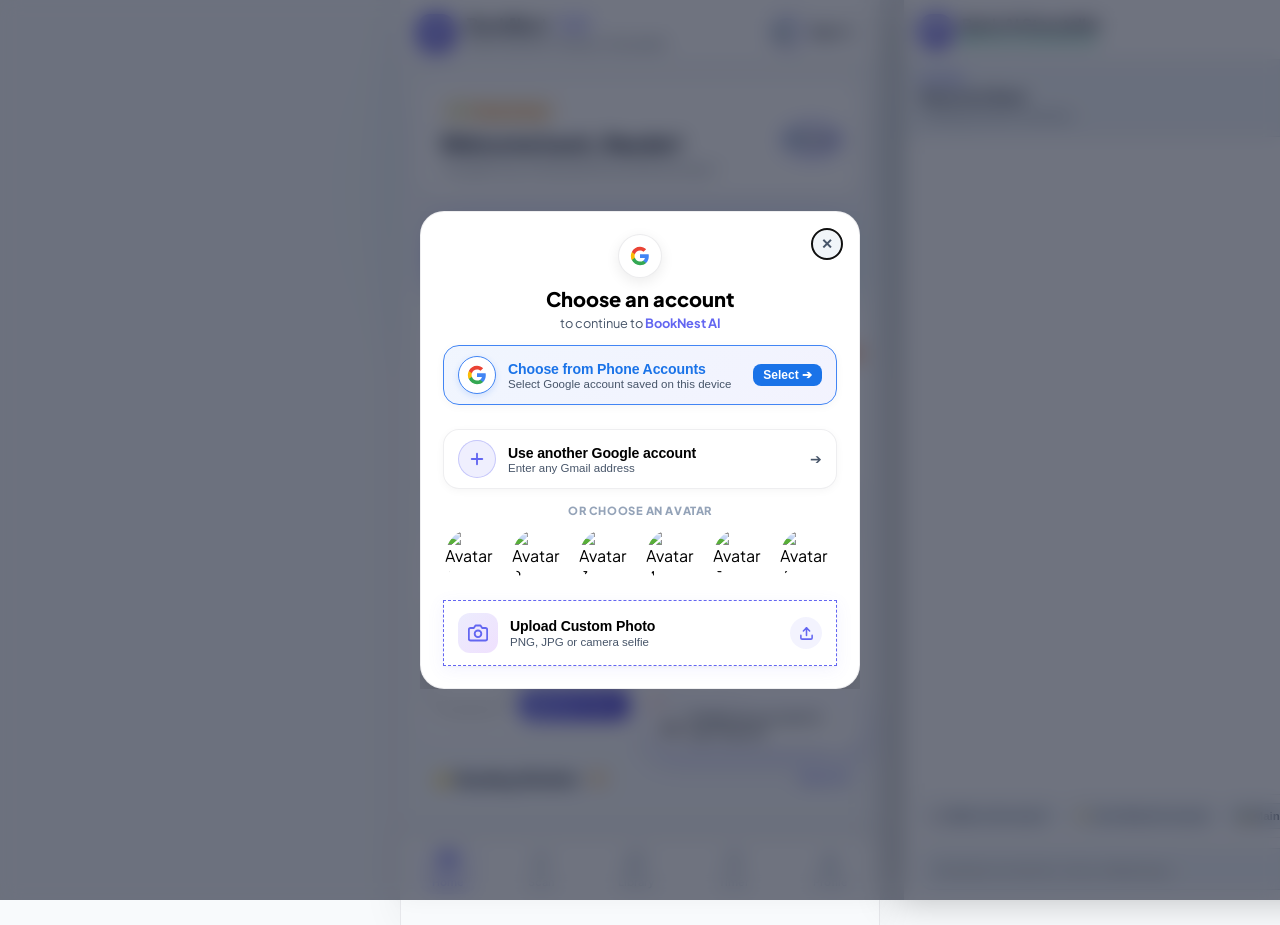
==== commit 293d0895: "feat: remove repeated goal & action cards, streamline library header, add personal reading notes & s" ====
--- a/static/index.html
+++ b/static/index.html
@@ -157,18 +157,6 @@
         </div>
       </div>
 
-      <!-- 2026 Goal Card -->
-      <div class="dash-goal-card 3d-card">
-        <div class="d-goal-top">
-          <div style="font-weight: 800; font-size: 0.95rem;">2026 Reading Goal</div>
-          <div id="dash-goal-pct" class="d-goal-badge">0%</div>
-        </div>
-        <div class="d-goal-track">
-          <div id="dash-goal-fill" class="d-goal-fill" style="width: 0%;"></div>
-        </div>
-        <div class="d-goal-sub" id="dash-goal-sub">0 of 25 Books Completed</div>
-      </div>
-
       <!-- Currently Reading Highlight Card -->
       <div class="currently-reading-box 3d-card" id="current-reading-shelf">
         <div class="shelf-header">
@@ -243,25 +231,6 @@
         </div>
       </div>
 
-      <!-- Quick Action Shortcuts -->
-      <div class="dash-quick-actions">
-        <button id="dash-quick-scan-btn" class="quick-action-card 3d-card">
-          <div class="qa-icon-wrap bg-blue">📸</div>
-          <div class="qa-text">
-            <div class="qa-title">Scan Book Cover</div>
-            <div class="qa-sub">AI Multimodal Vision</div>
-          </div>
-        </button>
-
-        <button id="dash-quick-timer-btn" class="quick-action-card 3d-card">
-          <div class="qa-icon-wrap bg-emerald">⏱️</div>
-          <div class="qa-text">
-            <div class="qa-title">Reading Stopwatch</div>
-            <div class="qa-sub">Track Session & Pages</div>
-          </div>
-        </button>
-      </div>
-
     </section>
 
     <!-- ==========================================
@@ -282,7 +251,7 @@
 
           <div class="cam-status-pill lens-pill">
             <span class="lens-glow-dot"></span>
-            <span>AI Scanner</span>
+            <span>Visual Cover Scanner</span>
           </div>
         </div>
 
@@ -296,7 +265,7 @@
         </div>
         <div class="lens-pill-caption">
           <svg width="14" height="14" viewBox="0 0 24 24" fill="currentColor"><path d="M12 2C6.48 2 2 6.48 2 12s4.48 10 10 10 10-4.48 10-10S17.52 2 12 2zm1 15h-2v-2h2v2zm0-4h-2V7h2v6z"/></svg>
-          <span>Align book cover inside frame</span>
+          <span>Point camera at book cover • Tap shutter to scan</span>
         </div>
 
         <!-- Bottom Floating Controls: Gallery, Shutter, Single Flip -->
@@ -429,50 +398,13 @@
          ========================================== -->
     <section id="tab-library" class="tab-content">
 
-      <!-- Real-time Reading Stats Dashboard Card -->
-      <div class="library-dashboard-card 3d-card">
-        <div class="dash-header">
-          <div>
-            <h2 class="section-heading">My Library</h2>
-            <div class="dash-subtitle">Track, organize & read your books</div>
-          </div>
-          <div class="stats-badge" id="library-count-badge">0 Books</div>
-        </div>
-
-        <!-- 4-Stat Metric Row -->
-        <div class="metrics-grid">
-          <div class="metric-box">
-            <div class="metric-icon">📚</div>
-            <div class="metric-val" id="metric-total">0</div>
-            <div class="metric-lbl">Total Books</div>
-          </div>
-          <div class="metric-box highlight-green">
-            <div class="metric-icon">🏆</div>
-            <div class="metric-val" id="metric-completed">0</div>
-            <div class="metric-lbl">Completed</div>
-          </div>
-          <div class="metric-box highlight-blue">
-            <div class="metric-icon">📖</div>
-            <div class="metric-val" id="metric-reading">0</div>
-            <div class="metric-lbl">Reading Now</div>
-          </div>
-          <div class="metric-box highlight-amber">
-            <div class="metric-icon">🎯</div>
-            <div class="metric-val" id="metric-goal-pct">0%</div>
-            <div class="metric-lbl">Goal Done</div>
-          </div>
-        </div>
-
-        <!-- Reading Goal Progress Bar -->
-        <div class="goal-track-wrap">
-          <div class="goal-label-row">
-            <span>2026 Reading Goal</span>
-            <span id="goal-progress-text">0 / 25 Finished</span>
-          </div>
-          <div class="goal-progress-track">
-            <div id="goal-progress-fill" class="goal-progress-fill" style="width: 0%;"></div>
-          </div>
-        </div>
+      <!-- Clean Library Header -->
+      <div class="library-header-bar">
+        <div>
+          <h2 class="section-heading">My Library</h2>
+          <div class="dash-subtitle">Explore, search & organize your book collection</div>
+        </div>
+        <div class="stats-badge" id="library-count-badge">0 Books</div>
       </div>
 
       <!-- Search Bar -->
@@ -716,6 +648,39 @@
           </div>
         </div>
 
+        <!-- Reading Streak Achievement Badges -->
+        <div class="streak-badges-card 3d-card" style="margin: 12px 0;">
+          <div style="display: flex; justify-content: space-between; align-items: center; margin-bottom: 8px;">
+            <div style="font-weight: 800; font-size: 0.88rem; color: var(--text-primary); display: flex; align-items: center; gap: 6px;">
+              <span>🏆</span>
+              <span>Reading Milestones</span>
+            </div>
+            <span style="font-size: 0.72rem; color: var(--text-muted);" id="milestones-count-text">0 / 4 Unlocked</span>
+          </div>
+          <div class="streak-milestones-row">
+            <div class="milestone-badge-card" id="ms-badge-3">
+              <div class="ms-icon">🥉</div>
+              <div class="ms-title">3 Days</div>
+              <div class="ms-status" id="ms-status-3">Locked</div>
+            </div>
+            <div class="milestone-badge-card" id="ms-badge-7">
+              <div class="ms-icon">🥈</div>
+              <div class="ms-title">7 Days</div>
+              <div class="ms-status" id="ms-status-7">Locked</div>
+            </div>
+            <div class="milestone-badge-card" id="ms-badge-30">
+              <div class="ms-icon">🥇</div>
+              <div class="ms-title">30 Days</div>
+              <div class="ms-status" id="ms-status-30">Locked</div>
+            </div>
+            <div class="milestone-badge-card" id="ms-badge-100">
+              <div class="ms-icon">💎</div>
+              <div class="ms-title">100 Days</div>
+              <div class="ms-status" id="ms-status-100">Locked</div>
+            </div>
+          </div>
+        </div>
+
         <!-- 2026 Reading Goal Progress & Quick Stepper -->
         <div class="goal-progress-card 3d-card">
           <div class="goal-header-row">
@@ -829,18 +794,27 @@
           </div>
         </div>
 
-        <!-- Scenario / Narrative Synopsis -->
+        <!-- Personal Reading Notes & Key Quotes -->
+        <div class="modal-section modal-notes-box">
+          <div style="display: flex; justify-content: space-between; align-items: center; margin-bottom: 6px;">
+            <label class="field-micro-label" style="margin: 0;">📝 My Notes & Key Takeaways:</label>
+            <span id="notes-saved-indicator" style="font-size: 0.72rem; color: #10b981; font-weight: 700; opacity: 0; transition: opacity 0.3s ease;">✓ Auto-saved</span>
+          </div>
+          <textarea id="modal-book-notes" class="book-notes-textarea" placeholder="Jot down lessons, memorable quotes, or your thoughts while reading..." rows="3"></textarea>
+        </div>
+
+        <!-- Book Synopsis & Overview -->
         <div class="modal-section">
-          <label class="field-micro-label">AI Story Scenario & World:</label>
+          <label class="field-micro-label">📖 Book Overview & Key Takeaways:</label>
           <div id="modal-scenario-content" class="scenario-callout">
-            Loading story scenario...
+            Loading book details...
           </div>
         </div>
 
         <!-- Actions -->
         <div class="modal-actions">
           <button id="modal-chat-btn" class="btn-primary 3d-btn-primary" style="flex: 2;">
-            💬 Chat with AI Storyteller
+            💬 Ask AI Story Assistant
           </button>
           <button id="modal-delete-btn" class="btn-danger" style="flex: 1;">
             🗑️ Remove
--- a/static/css/app.css
+++ b/static/css/app.css
@@ -4179,3 +4179,91 @@
   font-size: 0.88rem;
 }
 
+/* =========================================================
+   CLEAN LIBRARY HEADER & STREAMLINED LAYOUT
+   ========================================================= */
+.library-header-bar {
+  display: flex;
+  justify-content: space-between;
+  align-items: center;
+  margin-bottom: 14px;
+  padding: 6px 2px 2px;
+}
+.library-header-bar .section-heading {
+  font-size: 1.35rem;
+  font-weight: 800;
+  margin: 0 0 2px 0;
+  color: var(--text-primary);
+  letter-spacing: -0.02em;
+}
+
+/* =========================================================
+   BOOK PERSONAL NOTES & HIGHLIGHTS
+   ========================================================= */
+.book-notes-textarea {
+  width: 100%;
+  box-sizing: border-box;
+  padding: 10px 12px;
+  font-family: inherit;
+  font-size: 0.84rem;
+  border-radius: 12px;
+  border: 1.5px solid var(--border-subtle);
+  background: var(--bg-surface);
+  color: var(--text-primary);
+  resize: vertical;
+  min-height: 76px;
+  line-height: 1.45;
+  outline: none;
+  transition: border-color 0.2s ease, box-shadow 0.2s ease;
+}
+.book-notes-textarea:focus {
+  border-color: var(--accent-primary);
+  box-shadow: 0 0 0 3px rgba(99, 102, 241, 0.15);
+}
+
+/* =========================================================
+   READING STREAK MILESTONES BADGES
+   ========================================================= */
+.streak-milestones-row {
+  display: grid;
+  grid-template-columns: repeat(4, 1fr);
+  gap: 8px;
+  margin-top: 10px;
+}
+.milestone-badge-card {
+  background: var(--bg-surface);
+  border: 1.5px solid var(--border-subtle);
+  border-radius: 12px;
+  padding: 10px 4px;
+  text-align: center;
+  transition: all 0.2s ease;
+}
+.milestone-badge-card.unlocked {
+  border-color: #f59e0b;
+  background: linear-gradient(135deg, rgba(245, 158, 11, 0.12), rgba(245, 158, 11, 0.04));
+  box-shadow: 0 4px 12px rgba(245, 158, 11, 0.15);
+}
+.milestone-badge-card .ms-icon {
+  font-size: 1.35rem;
+  margin-bottom: 2px;
+  display: block;
+}
+.milestone-badge-card .ms-title {
+  font-size: 0.7rem;
+  font-weight: 700;
+  color: var(--text-muted);
+}
+.milestone-badge-card.unlocked .ms-title {
+  color: var(--text-primary);
+}
+.milestone-badge-card .ms-status {
+  font-size: 0.62rem;
+  font-weight: 800;
+  margin-top: 3px;
+  color: var(--text-muted);
+}
+.milestone-badge-card.unlocked .ms-status {
+  color: #d97706;
+}
+
+
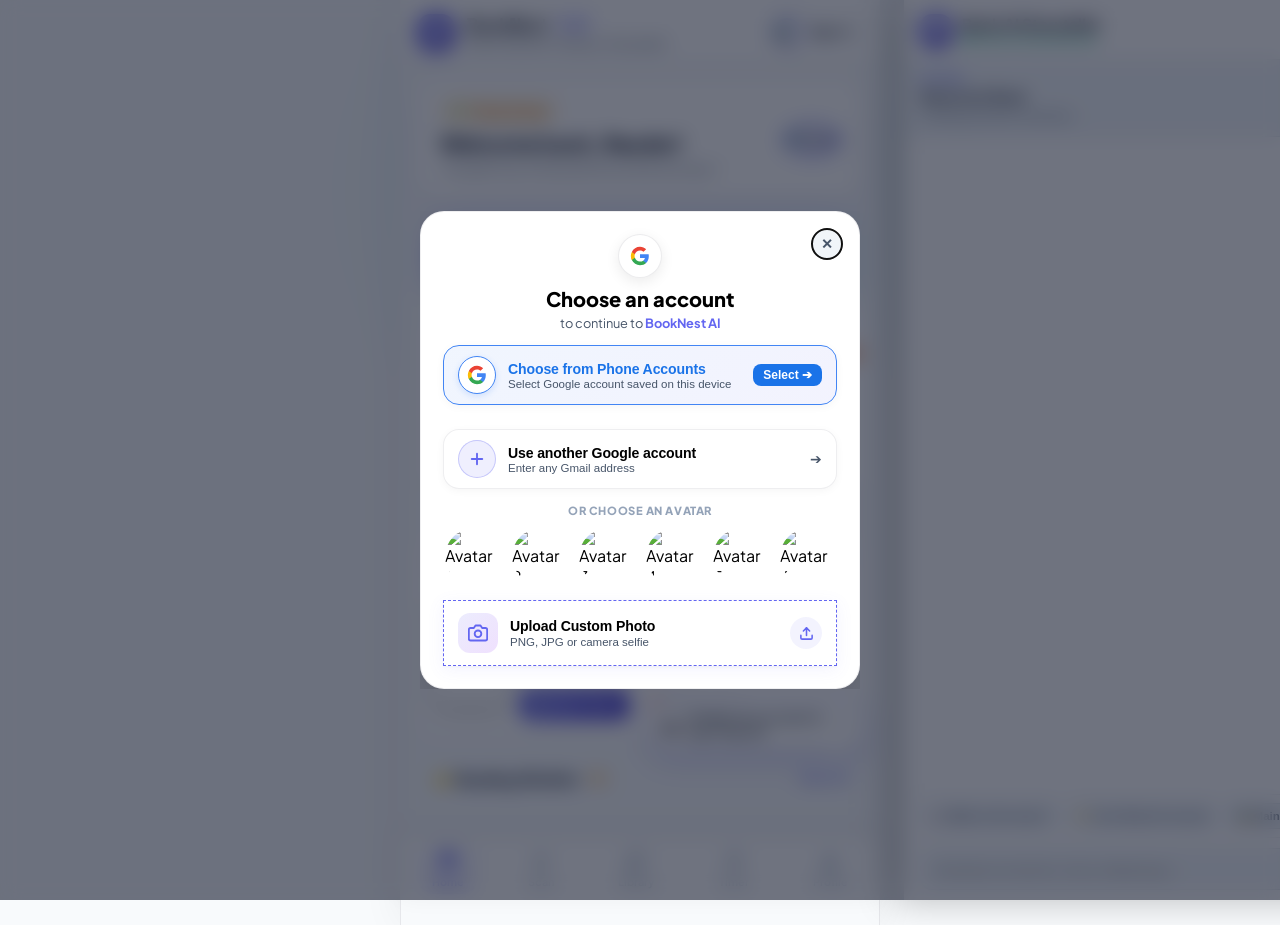
==== commit 1b566480: "feat: complete real-world Google auth flow - zero static emails, initial login gate, authentic user " ====
--- a/static/index.html
+++ b/static/index.html
@@ -557,8 +557,8 @@
           <input type="file" id="avatar-file-input" accept="image/*" style="display: none;">
         </div>
 
-        <h2 id="profile-name" class="profile-name">Reader</h2>
-        <div id="profile-email" class="profile-email">reader@booknest.local</div>
+        <h2 id="profile-name" class="profile-name">Guest Reader</h2>
+        <div id="profile-email" class="profile-email" style="display: none;"></div>
 
         <!-- Google Sign In / Sync Status & Logout -->
         <div id="google-auth-section" class="google-auth-strip">
